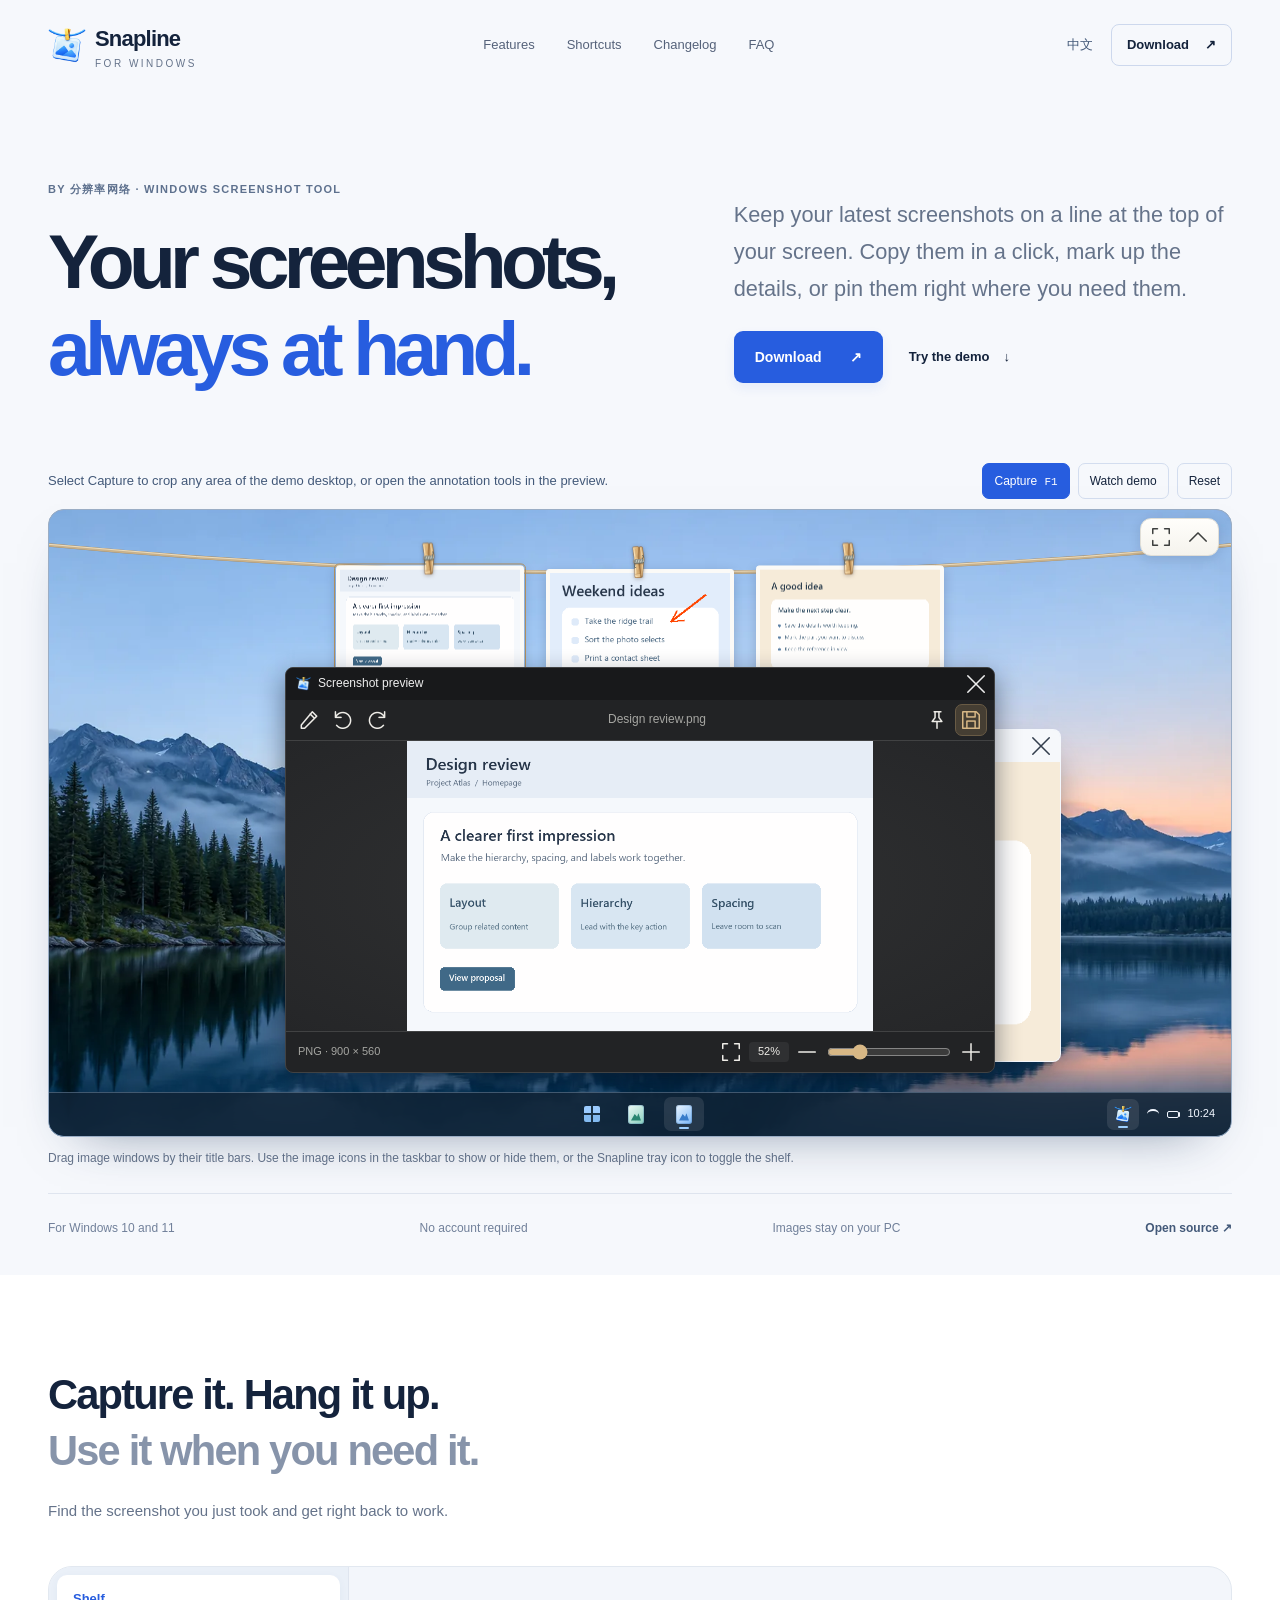
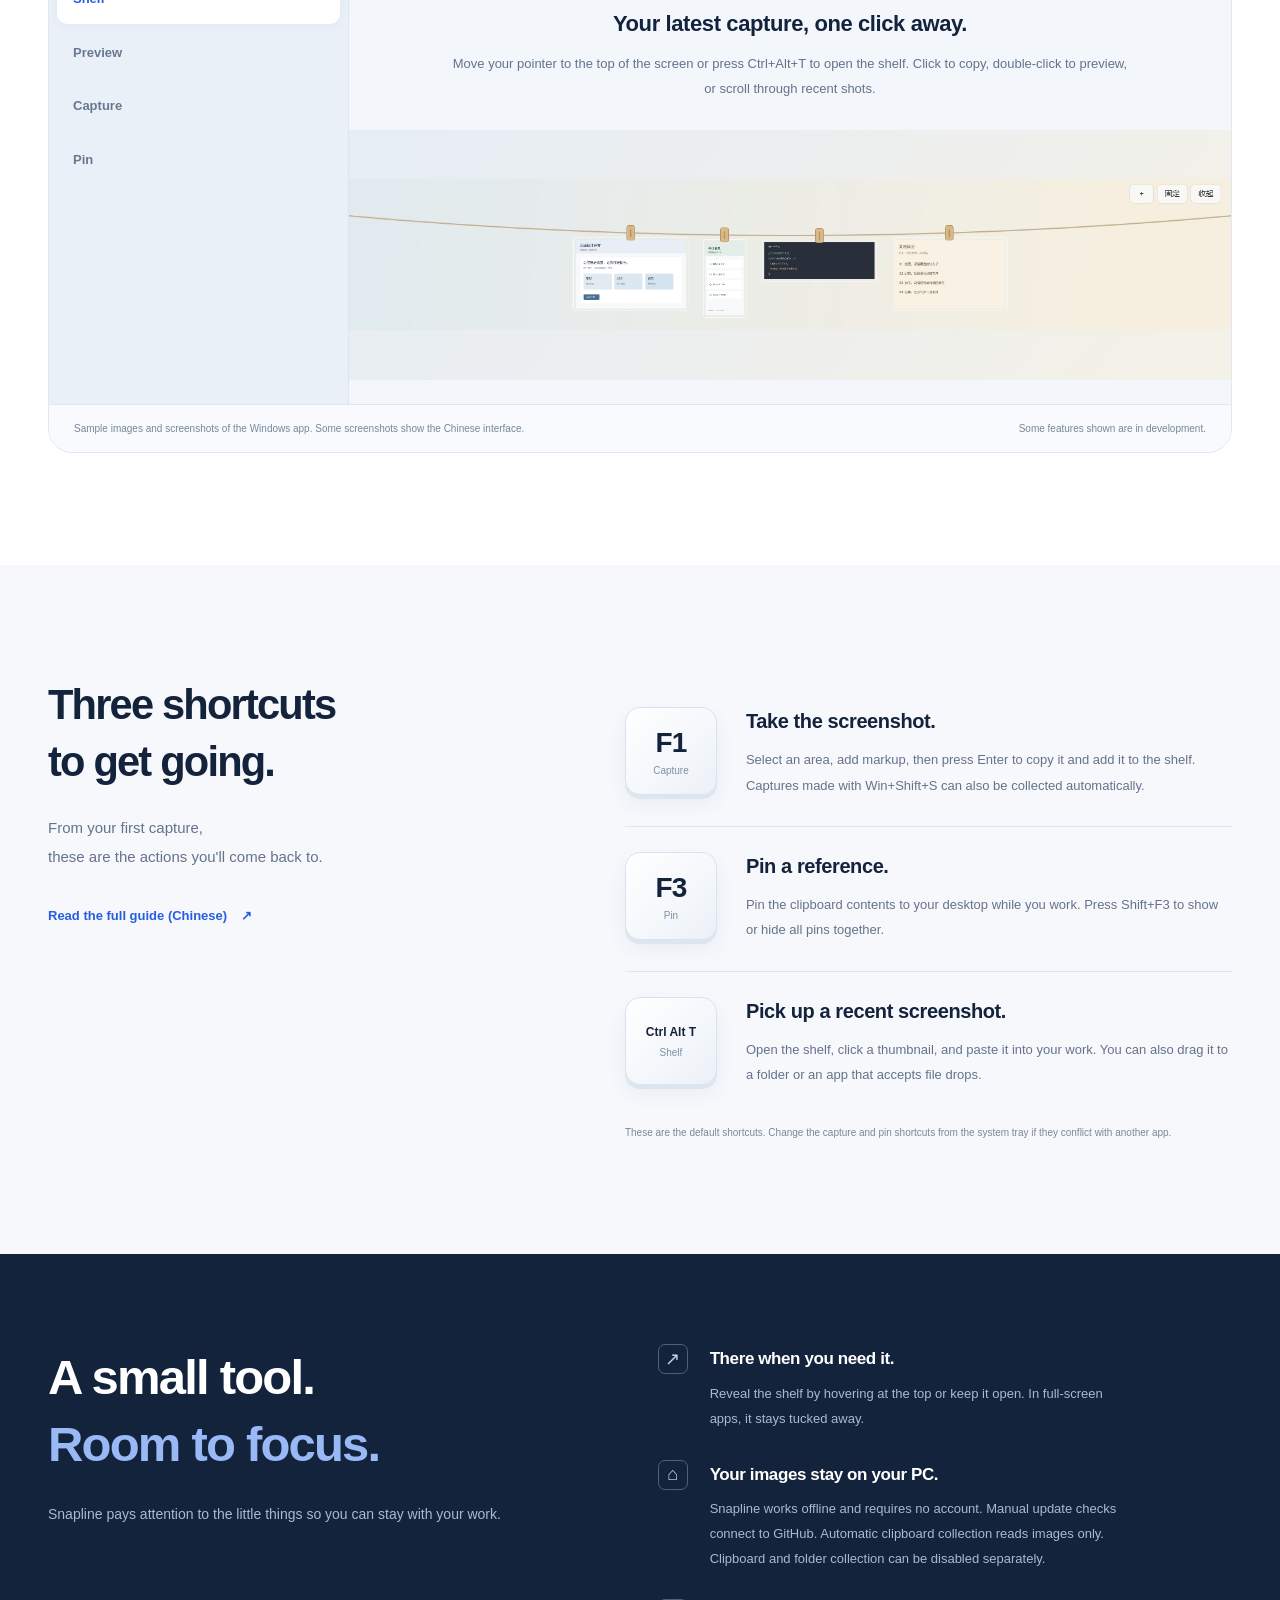
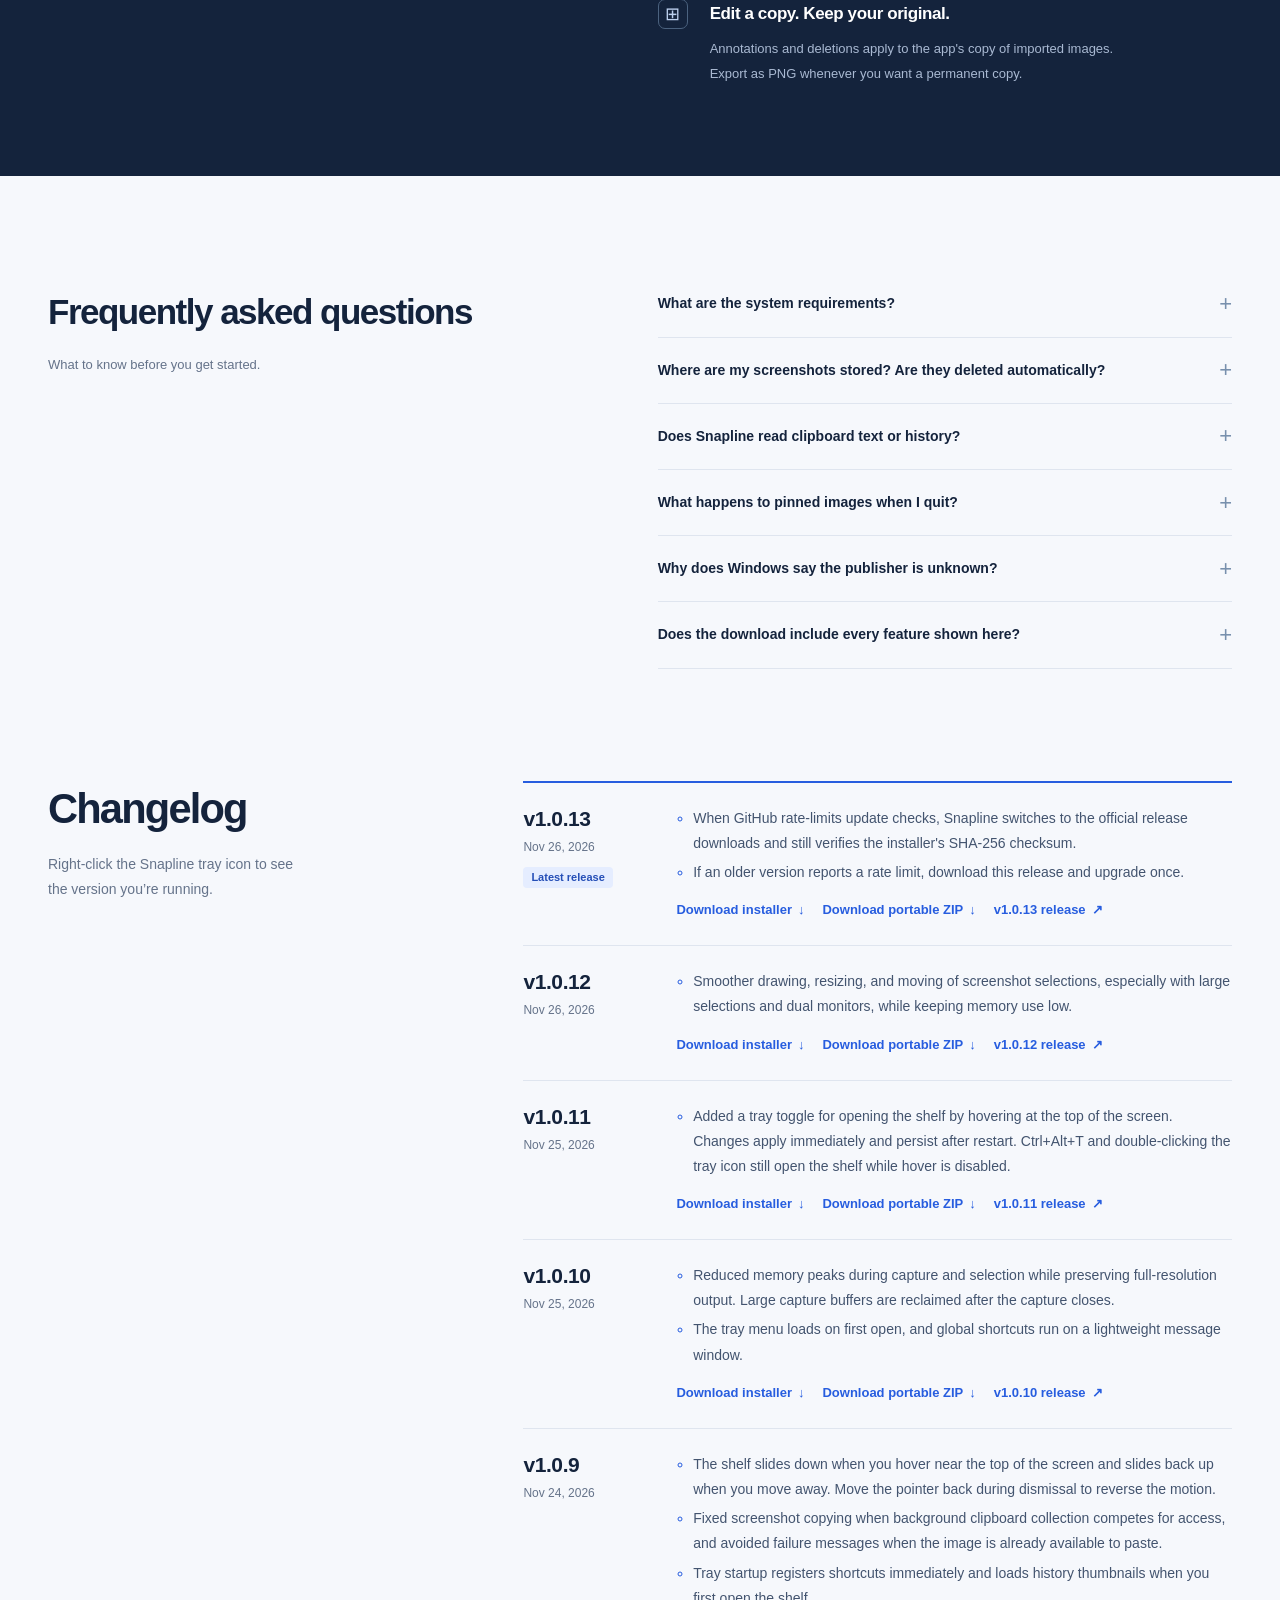
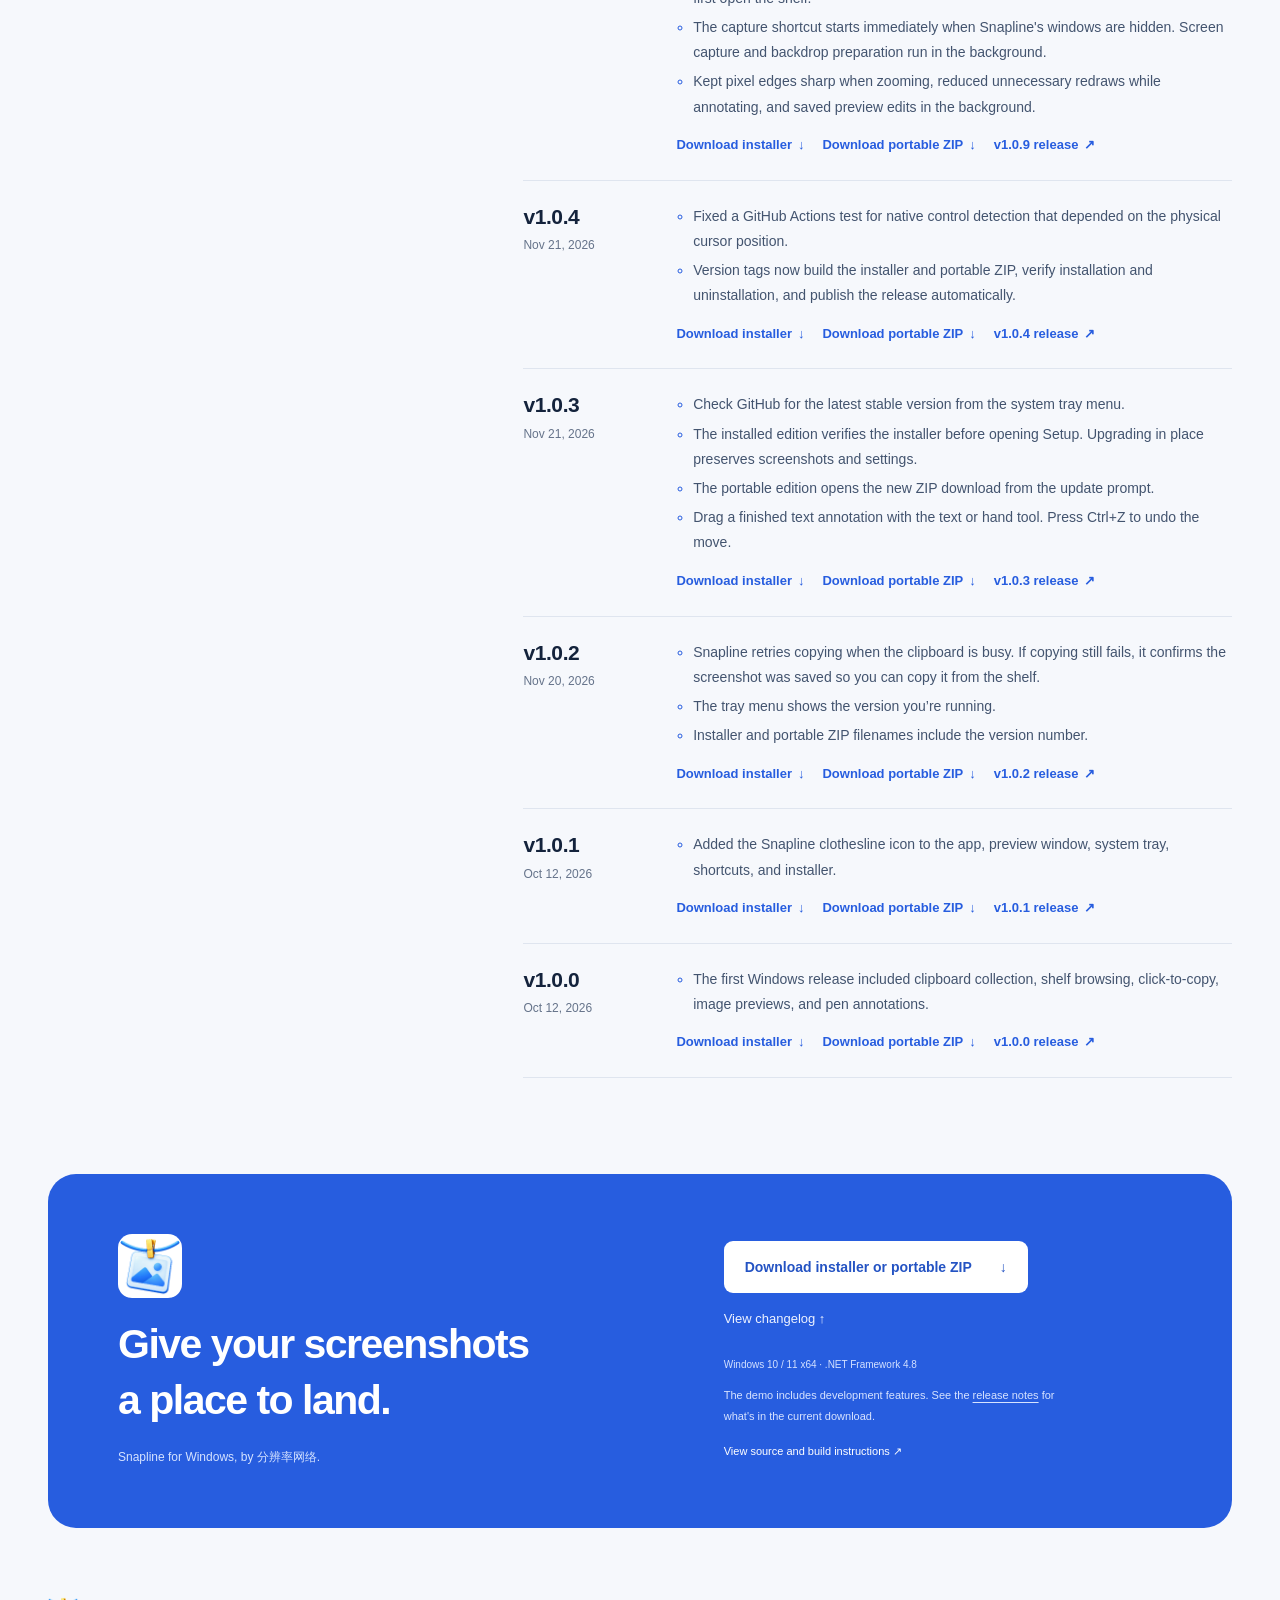
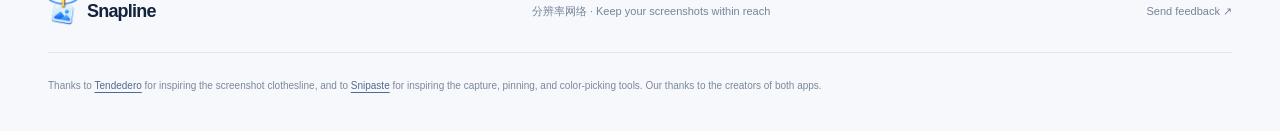
==== docs/en/index.html @ 42bbdcac "docs: 同步官网更新日志" ====
<!doctype html>
<html lang="en">
<head>
  <meta charset="utf-8">
  <meta name="viewport" content="width=device-width, initial-scale=1">
  <meta name="theme-color" content="#f6f8fc">
  <meta name="description" content="Snapline is a Windows screenshot tool. Keep recent captures at the top of your screen, then copy, preview, annotate, or pin them. Works offline with no account needed.">
  <meta property="og:title" content="Snapline · Keep your screenshots within reach">
  <meta property="og:description" content="Capture, hang, and reuse your screenshots with Snapline for Windows.">
  <meta property="og:type" content="website">
  <meta property="og:locale" content="en_US">
  <title>Snapline · Keep your screenshots within reach</title>
  <link rel="canonical" href="https://snapline-windows.pages.dev/en/">
  <link rel="alternate" hreflang="zh-CN" href="https://snapline-windows.pages.dev/">
  <link rel="alternate" hreflang="en" href="https://snapline-windows.pages.dev/en/">
  <link rel="alternate" hreflang="x-default" href="https://snapline-windows.pages.dev/">
  <link rel="icon" href="../images/app.ico">
  <link rel="stylesheet" href="../style.css">
  <link rel="stylesheet" href="../desktop-demo.css">
  <script src="../script.js" defer></script>
  <script src="../changelog.js" defer></script>
  <script src="../capture-tools.js" defer></script>
  <script src="../desktop-snapshot.js" defer></script>
  <script src="../desktop-demo.js" defer></script>
</head>
<body>
  <a class="skip-link" href="#main">Skip to content</a>
  <header class="site-header">
    <div class="container navigation">
      <a class="brand" href="#" aria-label="Snapline home"><img src="../images/app.ico" width="38" height="38" alt=""><span>Snapline<span class="brand-cn">FOR WINDOWS</span></span></a>
      <nav aria-label="Main navigation"><a href="#features">Features</a><a href="#workflow">Shortcuts</a><a class="nav-changelog" href="#changelog">Changelog</a><a href="#questions">FAQ</a></nav>
      <div class="nav-actions">
        <a class="language-switch" data-language-switch href="../index.html" hreflang="zh-CN" lang="zh-CN">中文</a>
        <a class="nav-download" href="#download">Download <span aria-hidden="true">↗</span></a>
      </div>
    </div>
  </header>
  <main id="main">
    <section class="hero container" aria-labelledby="hero-title">
      <div class="hero-copy">
        <p class="eyebrow">BY <span lang="zh-CN">分辨率网络</span> · WINDOWS SCREENSHOT TOOL</p>
        <h1 id="hero-title">Your screenshots,<br><span>always at hand.</span></h1>
      </div>
      <div class="hero-details">
        <p class="hero-description">Keep your latest screenshots on a line at the top of your screen. Copy them in a click, mark up the details, or pin them right where you need them.</p>
        <div class="hero-actions"><a class="button primary" href="#download">Download <span aria-hidden="true">↗</span></a><a class="text-link" href="#try">Try the demo <span aria-hidden="true">↓</span></a></div>
      </div>
    </section>
    <section class="container desktop-experience" id="try" aria-label="Snapline web demo">
      <div id="desktop-demo" class="desktop-demo" role="region" aria-label="Interactive demo desktop" hidden>
        <div class="desktop-toolbar">
          <p class="demo-status" role="status">Select Capture and drag anywhere on the demo desktop.</p>
          <div class="desktop-actions">
            <button type="button" data-action="capture" class="demo-start">Capture <kbd>F1</kbd></button>
            <button type="button" data-action="tour" aria-pressed="false">Watch demo</button>
            <button type="button" data-action="whole" class="demo-start" title="Select the entire demo desktop (Ctrl+A)" hidden>Select desktop</button>
            <button type="button" data-action="cancel-top" title="Cancel capture (Esc)" hidden>Cancel capture</button>
            <button type="button" data-action="reset">Reset</button>
          </div>
        </div>
        <div class="demo-desktop">
          <div class="demo-shelf" aria-label="Screenshot shelf">
            <canvas class="demo-rope" aria-hidden="true"></canvas>
            <div class="demo-shots" aria-label="Recent screenshots"></div>
            <div class="demo-shelf-tools">
              <button type="button" data-action="open" aria-label="Preview selected image" title="Preview selected image"><span class="demo-icon icon-open"></span></button>
              <button type="button" data-action="collapse" aria-label="Hide screenshot shelf" title="Hide screenshot shelf"><span class="demo-icon icon-collapse"></span></button>
            </div>
          </div>
          <div id="demo-weekend" class="demo-paper demo-document" role="group" aria-label="Weekend ideas.png" hidden>
            <div class="demo-window-title">
              <span class="demo-file-icon demo-weekend-icon" aria-hidden="true"></span>Weekend ideas.png
              <button type="button" data-action="close-weekend" aria-label="Close Weekend ideas" title="Close Weekend ideas"><span class="demo-icon icon-close"></span></button>
            </div>
            <canvas role="img" aria-label="Weekend ideas sample with an arrow annotation"></canvas>
          </div>
          <div id="demo-note" class="demo-paper demo-source" role="group" aria-label="Idea notes.png">
            <div class="demo-window-title">
              <span class="demo-file-icon" aria-hidden="true"></span>Idea notes.png
              <button type="button" data-action="close-source" aria-label="Close sample note" title="Close sample note"><span class="demo-icon icon-close"></span></button>
            </div>
            <div class="demo-source-image"><img src="../images/en-pinned-image.png" width="640" height="400" alt="Sample note titled A good idea" draggable="false"></div>
          </div>
          <div class="demo-capture" tabindex="-1" aria-label="Drag to select any area of the demo desktop" hidden>
            <canvas class="demo-capture-frame" aria-hidden="true"></canvas>
            <div class="demo-selection" hidden>
              <canvas class="demo-crop-art" aria-hidden="true"></canvas>
              <span class="demo-crop-size"></span>
              <span data-edge="nw"></span><span data-edge="n"></span><span data-edge="ne"></span>
              <span data-edge="w"></span><span data-edge="e"></span>
              <span data-edge="sw"></span><span data-edge="s"></span><span data-edge="se"></span>
            </div>
          </div>
          <div class="demo-capture-actions" aria-label="Capture toolbar" hidden>
            <button type="button" data-action="reselect" aria-label="Reselect area" title="Reselect area"><span class="demo-icon icon-reselect"></span></button>
            <button type="button" data-action="save-crop" aria-label="Save PNG" title="Save as PNG (Ctrl+S)" disabled><span class="demo-icon icon-save"></span></button>
            <button type="button" data-action="pin-crop" aria-label="Pin to desktop" title="Pin to desktop (Ctrl+T)" disabled><span class="demo-icon icon-pin"></span></button>
            <button type="button" data-action="cancel" aria-label="Cancel capture" title="Cancel (Esc)"><span class="demo-icon icon-close"></span></button>
            <button type="button" data-action="collect" aria-label="Finish capture and add to shelf" title="Finish capture (Enter)" class="demo-native-highlight" disabled><span class="demo-icon icon-check"></span></button>
          </div>
          <section class="demo-editor" aria-label="Image preview and annotation" hidden>
            <div class="demo-window-title"><img src="../images/app.ico" width="15" height="15" alt="">Screenshot preview<button type="button" data-action="close-editor" aria-label="Close preview" title="Close preview"><span class="demo-icon icon-close"></span></button></div>
            <div class="demo-editor-command">
              <button type="button" data-action="annotate" aria-label="Annotation tools" title="Show or hide annotation tools" aria-expanded="false" aria-controls="demo-annotations"><span class="demo-icon icon-edit"></span></button>
              <button type="button" data-action="rotate-left" aria-label="Rotate left" title="Rotate 90° counterclockwise"><span class="demo-icon icon-rotate-left"></span></button>
              <button type="button" data-action="rotate" aria-label="Rotate right" title="Rotate 90° clockwise"><span class="demo-icon icon-rotate-right"></span></button>
              <span class="demo-editor-name"></span>
              <button type="button" data-action="pin" aria-label="Pin to desktop" title="Pin image and annotations to desktop"><span class="demo-icon icon-pin"></span></button>
              <button type="button" data-action="save" class="demo-native-highlight" aria-label="Save to demo copy" title="Save to demo copy"><span class="demo-icon icon-save"></span></button>
            </div>
            <div class="demo-editor-tools" id="demo-annotations" aria-label="Annotation tools" hidden>
              <button type="button" data-tool="pen" aria-label="Pen" title="Pen" aria-pressed="true"><span class="demo-icon icon-pen"></span></button>
              <button type="button" data-tool="arrow" aria-label="Arrow" title="Arrow" aria-pressed="false"><span class="demo-icon icon-arrow"></span></button>
              <button type="button" data-action="undo" aria-label="Undo" title="Undo (Ctrl+Z)" disabled><span class="demo-icon icon-undo"></span></button>
              <button type="button" class="demo-ink" data-ink="#ff4500" aria-label="Orange red" title="Orange red" aria-pressed="true"></button>
              <button type="button" class="demo-ink" data-ink="#ffd700" aria-label="Gold" title="Gold" aria-pressed="false"></button>
              <button type="button" class="demo-ink" data-ink="#1e90ff" aria-label="Bright blue" title="Bright blue" aria-pressed="false"></button>
            </div>
            <div class="demo-editor-image"><canvas tabindex="0" aria-label="Drag on the image to annotate. Press Ctrl+Z to undo."></canvas></div>
            <div class="demo-editor-footer">
              <span class="demo-editor-info"></span>
              <button type="button" data-action="fit" aria-label="Fit to window" title="Fit to window"><span class="demo-icon icon-open"></span></button>
              <output class="demo-zoom-level"></output>
              <button type="button" data-action="zoom-out" aria-label="Zoom out" title="Zoom out"><span class="demo-icon icon-minus"></span></button>
              <input type="range" class="demo-zoom" aria-label="Preview zoom" min="55" max="250" value="100">
              <button type="button" data-action="zoom-in" aria-label="Zoom in" title="Zoom in"><span class="demo-icon icon-plus"></span></button>
            </div>
          </section>
          <section class="demo-pin" aria-label="Pinned image" hidden>
            <button type="button" class="demo-pin-handle" aria-label="Drag or use the arrow keys to move. Double-click to close."><canvas></canvas></button>
            <div class="demo-pin-tools">
              <label>Size <input type="range" data-adjust="size" min="65" max="130" value="100"></label>
              <label>Opacity <input type="range" data-adjust="opacity" min="25" max="100" value="100"></label>
              <button type="button" data-action="close-pin" aria-label="Close pinned image" title="Close pinned image"><span class="demo-icon icon-close"></span></button>
            </div>
          </section>
          <div class="demo-taskbar" aria-label="Demo desktop taskbar">
            <div class="demo-taskbar-apps">
              <span class="demo-launcher" aria-hidden="true"></span>
              <button type="button" data-action="weekend" aria-label="Show or hide Weekend ideas" title="Weekend ideas.png" aria-controls="demo-weekend" aria-pressed="false"><span class="demo-file-icon demo-weekend-icon" aria-hidden="true"></span></button>
              <button type="button" data-action="note" aria-label="Show or hide the sample note" title="Idea notes.png" aria-controls="demo-note" aria-pressed="true"><span class="demo-file-icon" aria-hidden="true"></span></button>
            </div>
            <div class="demo-tray">
              <button type="button" data-action="shelf" aria-label="Show or hide the screenshot shelf" title="Screenshot shelf (Ctrl+Alt+T)" aria-pressed="true"><img src="../images/app.ico" width="22" height="22" alt=""></button>
              <span class="demo-network" aria-hidden="true"></span><span class="demo-battery" aria-hidden="true"></span><span aria-hidden="true">10:24</span>
            </div>
          </div>
        </div>
        <p class="desktop-caption">Drag image windows by their title bars. Use the image icons in the taskbar to show or hide them, or the Snapline tray icon to toggle the shelf.</p>
      </div>
      <div id="desktop-fallback" class="desktop-fallback">
        <img src="../images/01-desktop-shelf.png" width="1440" height="246" alt="Screenshot shelf in the Windows app">
        <p>Enable JavaScript to try the interactive demo.</p>
      </div>
    </section>
    <div class="container essentials" aria-label="At a glance"><span>For Windows 10 and 11</span><span>No account required</span><span>Images stay on your PC</span><a href="https://github.com/super-eggs/snapline-windows" target="_blank" rel="noopener noreferrer">Open source <span aria-hidden="true">↗</span></a></div>
    <section class="showcase-section section-space" id="features" aria-labelledby="features-title">
      <div class="container">
        <div class="section-heading reveal"><h2 id="features-title">Capture it. Hang it up.<br><span class="muted-heading">Use it when you need it.</span></h2><p>Find the screenshot you just took and get right back to work.</p></div>
        <div class="showcase reveal">
          <div class="demo-tabs" role="tablist" aria-label="Explore Snapline features">
            <button id="tab-shelf" type="button" role="tab" aria-selected="true" aria-controls="panel-shelf" tabindex="0">Shelf</button>
            <button id="tab-preview" type="button" role="tab" aria-selected="false" aria-controls="panel-preview" tabindex="-1">Preview</button>
            <button id="tab-capture" type="button" role="tab" aria-selected="false" aria-controls="panel-capture" tabindex="-1">Capture</button>
            <button id="tab-pin" type="button" role="tab" aria-selected="false" aria-controls="panel-pin" tabindex="-1">Pin</button>
          </div>
          <div id="panel-shelf" class="demo-panel shelf-panel" role="tabpanel" aria-labelledby="tab-shelf" tabindex="0">
            <div class="demo-copy"><h3>Your latest capture, one click away.</h3><p>Move your pointer to the top of the screen or press Ctrl+Alt+T to open the shelf. Click to copy, double-click to preview, or scroll through recent shots.</p></div>
            <div class="shelf-stage"><img src="../images/01-desktop-shelf.png" alt="The shelf displays screenshots in their original proportions" width="1440" height="246" loading="lazy"></div>
          </div>
          <div id="panel-preview" class="demo-panel" role="tabpanel" aria-labelledby="tab-preview" tabindex="0" hidden>
            <div class="demo-copy"><h3>Zoom in and show what matters.</h3><p>Zoom, rotate, and annotate in the same window. Saving updates the app's copy and preserves the original file.</p></div>
            <button class="screenshot-button preview-stage" data-image="../images/03-annotation.png" data-title="Preview and annotation in the Windows app" aria-label="Enlarge the preview and annotation screenshot"><img src="../images/03-annotation.png" alt="A design mockup with a detail circled in the annotation window" width="1100" height="760" loading="lazy"></button>
          </div>
          <div id="panel-capture" class="demo-panel" role="tabpanel" aria-labelledby="tab-capture" tabindex="0" hidden>
            <div class="demo-copy"><h3>Capture a detail and point it out.</h3><p>Press F1, drag to select an area, or choose a detected control. Open the color picker to copy HEX or RGB values from the selection.</p></div>
            <a class="capture-stage" href="#try" data-try-capture><img class="capture-example" src="../images/en-capture-annotation.png" alt="" width="301" height="201" loading="lazy"><img class="capture-toolbar" src="../images/04-capture-toolbar.png" alt="" width="645" height="42" loading="lazy"><span class="button primary">Try the capture tools <span aria-hidden="true">↑</span></span></a>
          </div>
          <div id="panel-pin" class="demo-panel" role="tabpanel" aria-labelledby="tab-pin" tabindex="0" hidden>
            <div class="demo-copy"><h3>Keep your reference in view.</h3><p>Press F3 to pin an image, text, or a color from the clipboard. Drag to move it, scroll to resize it, or hold Ctrl while scrolling to change opacity.</p></div>
            <div class="pin-stage"><img src="../images/en-pinned-image.png" alt="Sample image titled A good idea" width="640" height="400" loading="lazy"><p>Pins last for the current session. Save as PNG to keep a copy.</p></div>
          </div>
          <div class="demo-footer"><span>Sample images and screenshots of the Windows app. Some screenshots show the Chinese interface.</span><span>Some features shown are in development.</span></div>
        </div>
      </div>
    </section>
    <section class="workflow-section container section-space" id="workflow" aria-labelledby="workflow-title">
      <div class="workflow-intro reveal"><h2 id="workflow-title">Three shortcuts <br>to get going.</h2><p>From your first capture, <br>these are the actions you'll come back to.</p><a class="text-link" href="https://github.com/super-eggs/snapline-windows#使用" target="_blank" rel="noopener noreferrer">Read the full guide (Chinese) <span aria-hidden="true">↗</span></a></div>
      <div class="workflow-steps">
        <article class="workflow-step reveal"><div class="keycap"><kbd>F1</kbd><span>Capture</span></div><div><h3>Take the screenshot.</h3><p>Select an area, add markup, then press Enter to copy it and add it to the shelf. Captures made with Win+Shift+S can also be collected automatically.</p></div></article>
        <article class="workflow-step reveal"><div class="keycap"><kbd>F3</kbd><span>Pin</span></div><div><h3>Pin a reference.</h3><p>Pin the clipboard contents to your desktop while you work. Press Shift+F3 to show or hide all pins together.</p></div></article>
        <article class="workflow-step reveal"><div class="keycap chord"><kbd>Ctrl Alt T</kbd><span>Shelf</span></div><div><h3>Pick up a recent screenshot.</h3><p>Open the shelf, click a thumbnail, and paste it into your work. You can also drag it to a folder or an app that accepts file drops.</p></div></article>
        <p class="shortcut-note">These are the default shortcuts. Change the capture and pin shortcuts from the system tray if they conflict with another app.</p>
      </div>
    </section>
    <section class="care-section" aria-labelledby="care-title">
      <div class="container care-layout">
        <div class="care-heading reveal"><h2 id="care-title">A small tool. <br><span>Room to focus.</span></h2><p>Snapline pays attention to the little things so you can stay with your work.</p></div>
        <div class="care-items">
          <article class="reveal"><span class="care-symbol" aria-hidden="true">↗</span><h3>There when you need it.</h3><p>Reveal the shelf by hovering at the top or keep it open. In full-screen apps, it stays tucked away.</p></article>
          <article class="reveal"><span class="care-symbol" aria-hidden="true">⌂</span><h3>Your images stay on your PC.</h3><p>Snapline works offline and requires no account. Manual update checks connect to GitHub. Automatic clipboard collection reads images only. Clipboard and folder collection can be disabled separately.</p></article>
          <article class="reveal"><span class="care-symbol" aria-hidden="true">⊞</span><h3>Edit a copy. Keep your original.</h3><p>Annotations and deletions apply to the app's copy of imported images. Export as PNG whenever you want a permanent copy.</p></article>
        </div>
      </div>
    </section>
    <section class="container questions-section section-space" id="questions" aria-labelledby="questions-title">
      <div class="questions-heading reveal"><h2 id="questions-title">Frequently asked questions</h2><p>What to know before you get started.</p></div>
      <div class="questions-list reveal">
        <details><summary>What are the system requirements?</summary><div><p>Snapline runs on Windows 10 or 11 x64 with .NET Framework 4.8 or later. The installer requires no administrator rights. With the portable version, unzip the archive and run Snapline.exe.</p></div></details>
        <details><summary>Where are my screenshots stored? Are they deleted automatically?</summary><div><p>Image copies and settings are stored in <code>%LOCALAPPDATA%\Snapline</code>. Open the collection folder from the system tray. The shelf shows the latest 60 items. Older copies stay in the inbox folder.</p></div></details>
        <details><summary>Does Snapline read clipboard text or history?</summary><div><p>Automatic collection reads newly copied images only. Snapline reads the current clipboard image, text, or color when you choose Pin to desktop.</p></div></details>
        <details><summary>What happens to pinned images when I quit?</summary><div><p>Pins last for the current session. Press Ctrl+S on a pin to save it as a PNG. Image copies saved to the shelf stay on your PC.</p></div></details>
        <details><summary>Why does Windows say the publisher is unknown?</summary><div><p>The app and installer are unsigned, so Windows may show an unknown publisher or SmartScreen prompt. Download from the GitHub release linked on this page and check the SHA-256 checksum supplied with that release.</p></div></details>
        <details><summary>Does the download include every feature shown here?</summary><div><p>This page demos some features from the development version. Check the release notes before downloading, or build the development version from source.</p></div></details>
      </div>
    </section>
    <section class="changelog-section container" id="changelog" aria-labelledby="changelog-title">
      <div class="changelog-heading">
        <h2 id="changelog-title">Changelog</h2>
        <p>Right-click the Snapline tray icon to see the version you’re running.</p>
      </div>
      <ol class="changelog-entries" role="list">
        <!-- releases:start -->
        <li class="changelog-entry">
          <div class="changelog-version">
            <h3>v1.0.13</h3><time datetime="2026-11-26">Nov 26, 2026</time>
            <span class="changelog-latest">Latest release</span>
          </div>
          <div class="changelog-content">
            <ul class="changelog-notes">
              <li>When GitHub rate-limits update checks, Snapline switches to the official release downloads and still verifies the installer&#39;s SHA-256 checksum.</li>
              <li>If an older version reports a rate limit, download this release and upgrade once.</li>
            </ul>
            <div class="changelog-links">
              <a href="https://github.com/super-eggs/snapline-windows/releases/download/v1.0.13/Snapline-Setup-1.0.13-x64.exe">Download installer <span aria-hidden="true">↓</span></a>
              <a href="https://github.com/super-eggs/snapline-windows/releases/download/v1.0.13/Snapline-Portable-1.0.13-x64.zip">Download portable ZIP <span aria-hidden="true">↓</span></a>
              <a href="https://github.com/super-eggs/snapline-windows/releases/tag/v1.0.13">v1.0.13 release <span aria-hidden="true">↗</span></a>
            </div>
          </div>
        </li>
        <li class="changelog-entry">
          <div class="changelog-version">
            <h3>v1.0.12</h3><time datetime="2026-11-26">Nov 26, 2026</time>
          </div>
          <div class="changelog-content">
            <ul class="changelog-notes">
              <li>Smoother drawing, resizing, and moving of screenshot selections, especially with large selections and dual monitors, while keeping memory use low.</li>
            </ul>
            <div class="changelog-links">
              <a href="https://github.com/super-eggs/snapline-windows/releases/download/v1.0.12/Snapline-Setup-1.0.12-x64.exe">Download installer <span aria-hidden="true">↓</span></a>
              <a href="https://github.com/super-eggs/snapline-windows/releases/download/v1.0.12/Snapline-Portable-1.0.12-x64.zip">Download portable ZIP <span aria-hidden="true">↓</span></a>
              <a href="https://github.com/super-eggs/snapline-windows/releases/tag/v1.0.12">v1.0.12 release <span aria-hidden="true">↗</span></a>
            </div>
          </div>
        </li>
        <li class="changelog-entry">
          <div class="changelog-version">
            <h3>v1.0.11</h3><time datetime="2026-11-25">Nov 25, 2026</time>
          </div>
          <div class="changelog-content">
            <ul class="changelog-notes">
              <li>Added a tray toggle for opening the shelf by hovering at the top of the screen. Changes apply immediately and persist after restart. Ctrl+Alt+T and double-clicking the tray icon still open the shelf while hover is disabled.</li>
            </ul>
            <div class="changelog-links">
              <a href="https://github.com/super-eggs/snapline-windows/releases/download/v1.0.11/Snapline-Setup-1.0.11-x64.exe">Download installer <span aria-hidden="true">↓</span></a>
              <a href="https://github.com/super-eggs/snapline-windows/releases/download/v1.0.11/Snapline-Portable-1.0.11-x64.zip">Download portable ZIP <span aria-hidden="true">↓</span></a>
              <a href="https://github.com/super-eggs/snapline-windows/releases/tag/v1.0.11">v1.0.11 release <span aria-hidden="true">↗</span></a>
            </div>
          </div>
        </li>
        <li class="changelog-entry">
          <div class="changelog-version">
            <h3>v1.0.10</h3><time datetime="2026-11-25">Nov 25, 2026</time>
          </div>
          <div class="changelog-content">
            <ul class="changelog-notes">
              <li>Reduced memory peaks during capture and selection while preserving full-resolution output. Large capture buffers are reclaimed after the capture closes.</li>
              <li>The tray menu loads on first open, and global shortcuts run on a lightweight message window.</li>
            </ul>
            <div class="changelog-links">
              <a href="https://github.com/super-eggs/snapline-windows/releases/download/v1.0.10/Snapline-Setup-1.0.10-x64.exe">Download installer <span aria-hidden="true">↓</span></a>
              <a href="https://github.com/super-eggs/snapline-windows/releases/download/v1.0.10/Snapline-Portable-1.0.10-x64.zip">Download portable ZIP <span aria-hidden="true">↓</span></a>
              <a href="https://github.com/super-eggs/snapline-windows/releases/tag/v1.0.10">v1.0.10 release <span aria-hidden="true">↗</span></a>
            </div>
          </div>
        </li>
        <li class="changelog-entry">
          <div class="changelog-version">
            <h3>v1.0.9</h3><time datetime="2026-11-24">Nov 24, 2026</time>
          </div>
          <div class="changelog-content">
            <ul class="changelog-notes">
              <li>The shelf slides down when you hover near the top of the screen and slides back up when you move away. Move the pointer back during dismissal to reverse the motion.</li>
              <li>Fixed screenshot copying when background clipboard collection competes for access, and avoided failure messages when the image is already available to paste.</li>
              <li>Tray startup registers shortcuts immediately and loads history thumbnails when you first open the shelf.</li>
              <li>The capture shortcut starts immediately when Snapline&#39;s windows are hidden. Screen capture and backdrop preparation run in the background.</li>
              <li>Kept pixel edges sharp when zooming, reduced unnecessary redraws while annotating, and saved preview edits in the background.</li>
            </ul>
            <div class="changelog-links">
              <a href="https://github.com/super-eggs/snapline-windows/releases/download/v1.0.9/Snapline-Setup-1.0.9-x64.exe">Download installer <span aria-hidden="true">↓</span></a>
              <a href="https://github.com/super-eggs/snapline-windows/releases/download/v1.0.9/Snapline-Portable-1.0.9-x64.zip">Download portable ZIP <span aria-hidden="true">↓</span></a>
              <a href="https://github.com/super-eggs/snapline-windows/releases/tag/v1.0.9">v1.0.9 release <span aria-hidden="true">↗</span></a>
            </div>
          </div>
        </li>
        <li class="changelog-entry">
          <div class="changelog-version">
            <h3>v1.0.4</h3><time datetime="2026-11-21">Nov 21, 2026</time>
          </div>
          <div class="changelog-content">
            <ul class="changelog-notes">
              <li>Fixed a GitHub Actions test for native control detection that depended on the physical cursor position.</li>
              <li>Version tags now build the installer and portable ZIP, verify installation and uninstallation, and publish the release automatically.</li>
            </ul>
            <div class="changelog-links">
              <a href="https://github.com/super-eggs/snapline-windows/releases/download/v1.0.4/Snapline-Setup-1.0.4-x64.exe">Download installer <span aria-hidden="true">↓</span></a>
              <a href="https://github.com/super-eggs/snapline-windows/releases/download/v1.0.4/Snapline-Portable-1.0.4-x64.zip">Download portable ZIP <span aria-hidden="true">↓</span></a>
              <a href="https://github.com/super-eggs/snapline-windows/releases/tag/v1.0.4">v1.0.4 release <span aria-hidden="true">↗</span></a>
            </div>
          </div>
        </li>
        <li class="changelog-entry">
          <div class="changelog-version">
            <h3>v1.0.3</h3><time datetime="2026-11-21">Nov 21, 2026</time>
          </div>
          <div class="changelog-content">
            <ul class="changelog-notes">
              <li>Check GitHub for the latest stable version from the system tray menu.</li>
              <li>The installed edition verifies the installer before opening Setup. Upgrading in place preserves screenshots and settings.</li>
              <li>The portable edition opens the new ZIP download from the update prompt.</li>
              <li>Drag a finished text annotation with the text or hand tool. Press Ctrl+Z to undo the move.</li>
            </ul>
            <div class="changelog-links">
              <a href="https://github.com/super-eggs/snapline-windows/releases/download/v1.0.3/Snapline-Setup-1.0.3-x64.exe">Download installer <span aria-hidden="true">↓</span></a>
              <a href="https://github.com/super-eggs/snapline-windows/releases/download/v1.0.3/Snapline-Portable-1.0.3-x64.zip">Download portable ZIP <span aria-hidden="true">↓</span></a>
              <a href="https://github.com/super-eggs/snapline-windows/releases/tag/v1.0.3">v1.0.3 release <span aria-hidden="true">↗</span></a>
            </div>
          </div>
        </li>
        <li class="changelog-entry">
          <div class="changelog-version">
            <h3>v1.0.2</h3><time datetime="2026-11-20">Nov 20, 2026</time>
          </div>
          <div class="changelog-content">
            <ul class="changelog-notes">
              <li>Snapline retries copying when the clipboard is busy. If copying still fails, it confirms the screenshot was saved so you can copy it from the shelf.</li>
              <li>The tray menu shows the version you’re running.</li>
              <li>Installer and portable ZIP filenames include the version number.</li>
            </ul>
            <div class="changelog-links">
              <a href="https://github.com/super-eggs/snapline-windows/releases/download/v1.0.2/Snapline-Setup-1.0.2-x64.exe">Download installer <span aria-hidden="true">↓</span></a>
              <a href="https://github.com/super-eggs/snapline-windows/releases/download/v1.0.2/Snapline-Portable-1.0.2-x64.zip">Download portable ZIP <span aria-hidden="true">↓</span></a>
              <a href="https://github.com/super-eggs/snapline-windows/releases/tag/v1.0.2">v1.0.2 release <span aria-hidden="true">↗</span></a>
            </div>
          </div>
        </li>
        <li class="changelog-entry">
          <div class="changelog-version">
            <h3>v1.0.1</h3><time datetime="2026-10-12">Oct 12, 2026</time>
          </div>
          <div class="changelog-content">
            <ul class="changelog-notes">
              <li>Added the Snapline clothesline icon to the app, preview window, system tray, shortcuts, and installer.</li>
            </ul>
            <div class="changelog-links">
              <a href="https://github.com/super-eggs/snapline-windows/releases/download/v1.0.1/Snapline-Setup-x64.exe">Download installer <span aria-hidden="true">↓</span></a>
              <a href="https://github.com/super-eggs/snapline-windows/releases/download/v1.0.1/Snapline-Portable-x64.zip">Download portable ZIP <span aria-hidden="true">↓</span></a>
              <a href="https://github.com/super-eggs/snapline-windows/releases/tag/v1.0.1">v1.0.1 release <span aria-hidden="true">↗</span></a>
            </div>
          </div>
        </li>
        <li class="changelog-entry">
          <div class="changelog-version">
            <h3>v1.0.0</h3><time datetime="2026-10-12">Oct 12, 2026</time>
          </div>
          <div class="changelog-content">
            <ul class="changelog-notes">
              <li>The first Windows release included clipboard collection, shelf browsing, click-to-copy, image previews, and pen annotations.</li>
            </ul>
            <div class="changelog-links">
              <a href="https://github.com/super-eggs/snapline-windows/releases/download/v1.0.0/Snapline-Setup-x64.exe">Download installer <span aria-hidden="true">↓</span></a>
              <a href="https://github.com/super-eggs/snapline-windows/releases/download/v1.0.0/Snapline-Portable-x64.zip">Download portable ZIP <span aria-hidden="true">↓</span></a>
              <a href="https://github.com/super-eggs/snapline-windows/releases/tag/v1.0.0">v1.0.0 release <span aria-hidden="true">↗</span></a>
            </div>
          </div>
        </li>
        <!-- releases:end -->
      </ol>
    </section>
    <section class="download-section container" id="download" aria-labelledby="download-title">
      <div class="download-card reveal">
        <div class="download-copy"><img src="../images/app.ico" width="64" height="64" alt="" loading="lazy"><h2 id="download-title">Give your screenshots<br>a place to land.</h2><p>Snapline for Windows, by <span lang="zh-CN">分辨率网络</span>.</p></div>
        <div class="download-options">
          <a class="button light-button" href="https://github.com/super-eggs/snapline-windows/releases/latest">Download installer or portable ZIP <span aria-hidden="true">↓</span></a>
          <a class="portable-link" href="#changelog">View changelog <span aria-hidden="true">↑</span></a>
          <p class="download-system">Windows 10 / 11 x64 · .NET Framework 4.8</p>
          <p class="release-note">The demo includes development features. See the <a href="https://github.com/super-eggs/snapline-windows/releases/latest" target="_blank" rel="noopener noreferrer">release notes</a> for what's in the current download.</p>
          <a class="source-link" href="https://github.com/super-eggs/snapline-windows" target="_blank" rel="noopener noreferrer">View source and build instructions <span aria-hidden="true">↗</span></a>
        </div>
      </div>
    </section>
  </main>
  <footer class="site-footer container">
    <div class="footer-top"><a class="brand" href="#"><img src="../images/app.ico" width="30" height="30" alt=""><span>Snapline</span></a><span><span lang="zh-CN">分辨率网络</span> · Keep your screenshots within reach</span><a href="https://github.com/super-eggs/snapline-windows/issues" target="_blank" rel="noopener noreferrer">Send feedback <span aria-hidden="true">↗</span></a></div>
    <p class="thanks">Thanks to <a href="https://tendedero.app/" target="_blank" rel="noopener noreferrer">Tendedero</a> for inspiring the screenshot clothesline, and to <a href="https://www.snipaste.com/" target="_blank" rel="noopener noreferrer">Snipaste</a> for inspiring the capture, pinning, and color-picking tools. Our thanks to the creators of both apps.</p>
  </footer>
  <dialog id="image-dialog" aria-labelledby="dialog-title"><div class="dialog-header"><span id="dialog-title">App screenshot</span><button type="button" id="close-dialog" aria-label="Close enlarged screenshot">Close <span aria-hidden="true">×</span></button></div><img id="dialog-image" alt=""></dialog>
</body>
</html>
---- docs/style.css ----
@charset "UTF-8";

:root {
  color-scheme: light;
  --paper: #f6f8fc;
  --ink: #14233c;
  --muted: #65738a;
  --blue: #275ddf;
  --line: #dfe5ef;
  --font: "Segoe UI Variable Display", "Segoe UI", "Microsoft YaHei UI", "PingFang SC", sans-serif;
}
* { box-sizing: border-box; }
html { scroll-behavior: smooth; scroll-padding-top: 100px; }
body { margin: 0; background: var(--paper); color: var(--ink); font-family: var(--font); -webkit-font-smoothing: antialiased; line-height: 1.75; }
a { color: inherit; text-decoration: none; }
button { font: inherit; cursor: pointer; }
button, a, summary { touch-action: manipulation; -webkit-tap-highlight-color: transparent; }
img { display: block; max-width: 100%; height: auto; }
button:focus-visible, a:focus-visible, summary:focus-visible, [tabindex]:focus-visible { outline: 3px solid #5680e9; outline-offset: 6px; }
::selection { background: #cddcff; color: #14233c; }
[hidden] { display: none !important; }
h1, h2, h3, p { margin: 0; }
h1, h2, h3 { font-weight: 650; }
h2 { font-size: clamp(32px, 3.25vw, 46px); line-height: 1.36; letter-spacing: -1.8px; }
h3 { letter-spacing: -.4px; }
kbd { font: inherit; }
.container { width: min(1240px, calc(100% - 96px)); margin-inline: auto; }
.section-space { padding-block: 112px; }
.skip-link { position: fixed; top: 8px; left: 16px; z-index: 30; background: white; padding: 8px 16px; transform: translateY(-180%); }
.skip-link:focus { transform: none; }
.site-header { height: 90px; }
.navigation { height: 100%; display: flex; align-items: center; justify-content: space-between; gap: 24px; }
.brand { display: inline-flex; align-items: center; gap: 9px; font-size: 22px; font-weight: 700; letter-spacing: -.8px; white-space: nowrap; }
.brand img { flex-shrink: 0; }
.brand-cn { display: block; font-size: 10px; line-height: 1.2; font-weight: 500; letter-spacing: 2.5px; color: var(--muted); }
.navigation nav { display: flex; gap: 32px; font-size: 13px; color: #55627a; }
.navigation nav a { padding: 12px 0; transition: color .2s; }
.navigation nav a:hover { color: var(--blue); }
.nav-actions { display: flex; align-items: center; gap: 12px; white-space: nowrap; }
.language-switch { display: inline-flex; align-items: center; min-height: 36px; padding-inline: 6px; font-size: 13px; color: #435979; }
.language-switch:hover { color: var(--blue); text-decoration: underline; text-underline-offset: 4px; }
.nav-download { display: flex; align-items: center; gap: 16px; font-size: 13px; font-weight: 600; border: 1px solid #cdd8ed; padding: 9px 15px; border-radius: 8px; transition: background .2s; }
.nav-download:hover { background: #e7edfa; }

.hero { display: grid; grid-template-columns: 1fr 1.22fr; align-items: center; gap: 26px; padding-block: 54px 76px; }
.eyebrow { font-size: 11px; font-weight: 600; letter-spacing: 1.25px; color: #5e718e; margin-bottom: 24px; }
.hero h1 { font-size: clamp(48px, 5vw, 70px); line-height: 1.2; letter-spacing: -3.4px; white-space: nowrap; }
.hero h1 span { color: var(--blue); }
.hero-description { font-size: 17px; color: var(--muted); line-height: 1.9; margin-top: 27px; }
.hero-actions { display: flex; gap: 26px; align-items: center; margin-top: 34px; }
.button { display: inline-flex; justify-content: center; align-items: center; gap: 28px; font-size: 14px; font-weight: 600; padding: 14px 21px; border-radius: 9px; transition: transform .2s, background .2s, box-shadow .2s; white-space: nowrap; }
.button.primary { background: var(--blue); color: white; box-shadow: 0 5px 12px #275ddf14; }
.button.primary:hover { background: #174ac9; transform: translateY(-2px); box-shadow: 0 9px 20px #275ddf24; }
.text-link { display: inline-flex; align-items: center; gap: 14px; font-size: 13px; font-weight: 600; }
.text-link:hover { color: var(--blue); }

.essentials { display: flex; align-items: center; justify-content: space-between; gap: 24px; border-top: 1px solid var(--line); padding-block: 24px; font-size: 12px; color: #71809a; }
.essentials > a { font-weight: 600; color: #435979; }
.essentials a:hover { color: var(--blue); }

.showcase-section { padding-top: 92px; background: #fff; margin-top: 12px; }
.section-heading { max-width: 700px; margin-bottom: 42px; }
.muted-heading { color: #8794aa; }
.section-heading p, .questions-heading p { color: var(--muted); font-size: 15px; margin-top: 18px; }
.showcase { border: 1px solid #e2e8f0; border-radius: 24px; overflow: hidden; background: #f3f6fb; }
.demo-tabs { display: grid; grid-template-columns: repeat(4, 1fr); padding: 8px; gap: 5px; background: #eaf0f8; }
.demo-tabs button { background: transparent; color: #68788f; border: 0; padding: 13px 8px; font-size: 13px; font-weight: 600; border-radius: 10px; transition: background .2s, color .2s, box-shadow .2s; }
.demo-tabs button[aria-selected="true"] { background: white; color: var(--blue); box-shadow: 0 2px 9px #34527a0c; }
.demo-tabs button:hover { color: var(--blue); background: #ffffff80; }
.demo-panel { min-height: 430px; padding: 38px 0 24px; animation: panel-in .3s ease both; }
.demo-copy { padding-inline: 36px; text-align: center; margin: 0 auto 28px; max-width: 750px; }
.demo-copy h3 { font-size: 22px; }
.demo-copy p { font-size: 13px; color: var(--muted); margin-top: 9px; line-height: 1.9; }
.shelf-stage { overflow: hidden; min-height: 250px; display: flex; align-items: center; background: linear-gradient(130deg, #e6edf5, #f4f1e7); }
.shelf-stage img { width: 100%; min-width: 850px; max-width: none; margin-inline: auto; }
.preview-stage { display: block; margin: auto; width: 620px; max-width: calc(100% - 64px); padding: 0; border: 0; border-radius: 9px; background: #222; overflow: hidden; box-shadow: 0 16px 35px -14px #19305055; cursor: zoom-in; }
.demo-panel:has(.preview-stage) { padding-bottom: 38px; }
.preview-stage img { width: 100%; }
.capture-stage { display: flex; align-items: center; flex-direction: column; gap: 22px; padding: 0 24px 16px; }
.capture-example { border: 1px solid #b5c7df; box-shadow: 0 10px 25px #304e7614; }
.capture-toolbar { width: 645px; border-radius: 7px; box-shadow: 0 8px 20px #304e761c; }
.pin-stage { max-width: 480px; margin: auto; padding: 0 24px 12px; }
.pin-stage img { border: 1px solid #e1d5c3; box-shadow: 0 16px 35px -16px #57452e55; }
.pin-stage p { font-size: 11px; color: var(--muted); text-align: center; margin-top: 15px; }
.demo-footer { display: flex; justify-content: space-between; gap: 16px; padding: 15px 25px; color: #78879b; font-size: 10px; border-top: 1px solid #e0e7f0; background: #f8fafd; }

.workflow-section { display: grid; grid-template-columns: .88fr 1.12fr; gap: 100px; }
.workflow-intro > p { font-size: 15px; color: var(--muted); line-height: 1.9; margin-block: 24px 30px; }
.workflow-intro .text-link { color: var(--blue); }
.workflow-steps { padding-top: 5px; }
.workflow-step { display: grid; grid-template-columns: 92px 1fr; gap: 29px; align-items: center; padding-block: 22px 28px; }
.workflow-step + .workflow-step { border-top: 1px solid var(--line); }
.keycap { height: 88px; border: 1px solid #d9e2f0; border-radius: 15px; background: linear-gradient(135deg, #fff, #ecf1f8); box-shadow: 0 4px 0 #dde5ef, 0 9px 20px #203c6010; display: flex; align-items: center; justify-content: center; flex-direction: column; }
.keycap kbd { font-size: 28px; font-weight: 600; line-height: 1.4; font-family: "Segoe UI", sans-serif; letter-spacing: -1px; }
.keycap > span { font-size: 10px; color: #8090a6; }
.keycap.chord kbd { font-size: 12px; letter-spacing: 0; line-height: 2; }
.workflow-step h3 { font-size: 20px; margin-bottom: 8px; }
.workflow-step p { font-size: 13px; color: var(--muted); line-height: 1.95; }
.shortcut-note { font-size: 10px; line-height: 1.9; color: #7b8799; margin-top: 8px; }
.care-section { background: #14233c; color: #fff; padding-block: 90px; }
.care-layout { display: grid; grid-template-columns: .95fr 1.05fr; gap: 90px; }
.care-heading h2 { font-size: 49px; }
.care-heading h2 > span { color: #99b8f6; }
.care-heading > p { margin-top: 24px; font-size: 14px; color: #a9b9d2; }
.care-items { display: grid; gap: 28px; }
.care-items article { display: grid; grid-template-columns: 38px 1fr; column-gap: 14px; }
.care-symbol { width: 30px; height: 30px; border: 1px solid #4b627f; display: flex; align-items: center; justify-content: center; color: #bdd0ef; font-size: 18px; grid-row: span 2; border-radius: 7px; }
.care-items h3 { font-size: 17px; margin-bottom: 8px; font-weight: 600; }
.care-items p { color: #a9b9d2; font-size: 13px; max-width: 420px; line-height: 1.9; }
.questions-section { display: grid; grid-template-columns: .95fr 1.05fr; gap: 90px; }
.questions-heading h2 { font-size: 35px; letter-spacing: -1.5px; }
.questions-heading p { font-size: 13px; }
.questions-list details { padding: 20px 0; border-bottom: 1px solid var(--line); }
.questions-list details:first-child { padding-top: 3px; }
.questions-list summary { display: flex; align-items: center; justify-content: space-between; gap: 20px; cursor: pointer; list-style: none; font-size: 14px; font-weight: 600; line-height: 1.8; }
.questions-list summary::-webkit-details-marker { display: none; }
.questions-list summary::after { content: "+"; flex-shrink: 0; font-size: 22px; color: #7890ad; font-weight: 300; line-height: 1; }
.questions-list details[open] summary::after { content: "−"; }
.questions-list details > div { padding-top: 14px; }
.questions-list p { font-size: 12px; color: var(--muted); line-height: 1.95; max-width: 490px; }
.questions-list code { font-family: Consolas, monospace; font-size: 11px; overflow-wrap: anywhere; }

.changelog-section { display: grid; grid-template-columns: minmax(0, .72fr) minmax(0, 1.28fr); gap: clamp(32px, 6vw, 90px); padding-bottom: 96px; }
.changelog-heading p { color: var(--muted); font-size: 14px; margin-top: 15px; max-width: 32ch; }
.changelog-entries { margin: 0; padding: 0; list-style: none; border-bottom: 1px solid var(--line); }
.changelog-entry { display: grid; grid-template-columns: 128px minmax(0, 1fr); gap: 14px 25px; padding: 23px 0 19px; border-top: 1px solid var(--line); }
.changelog-entry:first-child { border-top: 2px solid var(--blue); }
.changelog-version h3 { font-size: 21px; line-height: 1.25; font-variant-numeric: tabular-nums; }
.changelog-version time { display: block; color: var(--muted); font-size: 12px; margin-top: 5px; }
.changelog-latest { display: inline-block; margin-top: 9px; padding: 1px 8px; border-radius: 4px; background: #e5edff; color: #244eb7; font-size: 11px; font-weight: 650; }
.changelog-content { font-size: 14px; color: #43546f; line-height: 1.8; }
.changelog-content ul { margin: 0; padding-inline-start: 1.2em; }
.changelog-content li + li { margin-top: 4px; }
.changelog-content li::marker { color: var(--blue); }
.changelog-links { display: flex; flex-wrap: wrap; gap: 2px 18px; margin-top: 9px; }
.changelog-links a { display: inline-flex; align-items: center; gap: 6px; min-height: 32px; color: var(--blue); font-size: 13px; font-weight: 600; }
.changelog-links a:hover { text-decoration: underline; text-underline-offset: 3px; }

.download-section { padding-bottom: 46px; }
.download-card { display: grid; grid-template-columns: 1.1fr .9fr; align-items: center; gap: 70px; padding: 60px 70px; background: #275ddf; color: #fff; border-radius: 28px; position: relative; overflow: hidden; }
.download-copy > img { margin-bottom: 19px; border: 1px solid #ffffff40; border-radius: 14px; background: #fff; }
.download-copy h2 { font-size: 41px; letter-spacing: -1.5px; }
.download-copy > p { color: #d6e3ff; font-size: 12px; margin-top: 18px; }
.download-options { display: flex; flex-direction: column; align-items: flex-start; }
.light-button { background: #fff; color: #2453c3; min-width: 238px; justify-content: space-between; }
.light-button:hover { background: #e7efff; transform: translateY(-2px); }
.portable-link { font-size: 13px; margin-top: 15px; color: #edf2ff; }
.portable-link:hover { text-decoration: underline; }
.download-system { margin-top: 25px; font-size: 10px; color: #d3e1ff; line-height: 1.8; }
.release-note { max-width: 340px; font-size: 11px; line-height: 1.9; color: #d7e3ff; margin-top: 11px; }
.release-note a { text-decoration: underline; text-underline-offset: 3px; }
.source-link { font-size: 11px; margin-top: 15px; color: #fff; }
.source-link:hover { text-decoration: underline; }
.site-footer { padding-block: 22px 36px; }
.footer-top { display: flex; justify-content: space-between; align-items: center; gap: 25px; }
.footer-top .brand { font-size: 18px; }
.footer-top > span, .footer-top > a:last-child { font-size: 11px; color: #76849a; }
.footer-top > a:last-child:hover { color: var(--blue); }
.thanks { padding-top: 23px; margin-top: 25px; border-top: 1px solid var(--line); font-size: 10px; line-height: 1.9; color: #7c889a; }
.thanks a { color: #526a8d; text-decoration: underline; text-underline-offset: 3px; }
dialog { padding: 0; border: 1px solid #40516a; border-radius: 14px; background: #20242b; color: #fff; max-width: min(1120px, 94vw); max-height: 92dvh; overflow: auto; box-shadow: 0 24px 100px #0005; }
dialog::backdrop { background: #11223bc9; backdrop-filter: blur(6px); }
.dialog-header { position: sticky; top: 0; display: flex; align-items: center; justify-content: space-between; gap: 24px; padding: 12px 20px; font-size: 12px; background: #20242bf5; }
.dialog-header button { border: 0; background: #354256; color: #fff; border-radius: 6px; padding: 7px 13px; font-size: 12px; }
.dialog-header button span { margin-left: 13px; }
dialog > img { max-width: 100%; max-height: calc(92dvh - 60px); object-fit: contain; margin: auto; }
.reveal { opacity: 1; transform: none; }
.motion-ready .reveal { opacity: 0; transform: translateY(18px); transition: opacity .65s ease, transform .65s cubic-bezier(.2,.7,.2,1); }
.motion-ready .reveal.is-visible { opacity: 1; transform: none; }
@keyframes panel-in { from { opacity: .4; transform: translateY(5px); } to { opacity: 1; transform: none; } }

@media (min-width: 1500px) {
  .hero { padding-top: 70px; }
  .hero h1 { font-size: 74px; }
}
@media (max-width: 1100px) {
  .container { width: calc(100% - 64px); }
  .hero { gap: 20px; padding-top: 36px; grid-template-columns: 1fr 1fr; }
  .hero h1 { font-size: 54px; }
  .hero-actions { gap: 16px; }
  .hero-actions .button { gap: 15px; padding-inline: 16px; }
  .hero-actions .text-link { font-size: 12px; gap: 6px; }
  .hero-description { font-size: 15px; }
  .eyebrow { font-size: 10px; letter-spacing: .6px; }
  .section-space { padding-block: 88px; }
  .workflow-section, .care-layout, .questions-section { gap: 55px; }
  .download-card { padding: 46px; gap: 45px; }
  .download-copy h2 { font-size: 36px; }
}
@media (max-width: 800px) {
  .navigation nav { gap: 20px; }
  .navigation nav a:last-child { display: none; }
  .hero { grid-template-columns: 1fr; gap: 38px; padding-block: 35px 45px; }
  .hero-copy { max-width: 600px; }
  .hero h1 { font-size: 64px; letter-spacing: -3px; }
  .hero-description { font-size: 17px; }
  .hero-actions { gap: 30px; }
  .hero-actions .button { padding: 14px 22px; gap: 28px; }
  .hero-actions .text-link { font-size: 13px; gap: 14px; }
  .essentials { flex-wrap: wrap; justify-content: flex-start; column-gap: 30px; row-gap: 12px; font-size: 11px; }
  .essentials > a { margin-left: auto; }
  .workflow-section { grid-template-columns: 1fr; gap: 32px; }
  .workflow-intro > p br, .workflow-intro h2 br { display: none; }
  .workflow-intro > p { margin-block: 18px; }
  .workflow-step { grid-template-columns: 86px 1fr; gap: 25px; }
  .care-layout { grid-template-columns: 1fr; gap: 40px; }
  .care-heading h2 { font-size: 42px; }
  .care-heading h2 br, .care-heading > p br { display: none; }
  .care-heading > p { margin-top: 18px; }
  .care-items { gap: 26px; }
  .care-items p { max-width: 560px; }
  .questions-section { grid-template-columns: 1fr; gap: 35px; }
  .changelog-section { grid-template-columns: 1fr; gap: 25px; padding-bottom: 72px; }
  .changelog-heading p { max-width: none; margin-top: 12px; }
  .download-card { grid-template-columns: 1fr; gap: 35px; padding: 40px; }
  .download-copy { position: relative; }
  .download-copy > img { position: absolute; right: 0; top: 0; }
  .download-copy h2 { font-size: 38px; }
  .download-copy > p { margin-top: 16px; }
  .download-options { align-items: flex-start; }
  .release-note { max-width: 500px; }
  .download-system { margin-top: 22px; }
  .footer-top { flex-wrap: wrap; }
  .footer-top > span { margin-right: auto; }
  .hero .eyebrow { margin-bottom: 20px; }
}
@media (min-width: 541px) and (max-width: 680px) {
  .navigation nav a:not(.nav-changelog) { display: none; }
}
@media (max-width: 540px) {
  .container { width: calc(100% - 40px); }
  .site-header { height: 76px; }
  .brand { font-size: 19px; gap: 7px; }
  .brand img { width: 33px; height: 33px; }
  .brand-cn { font-size: 9px; letter-spacing: 2px; }
  .navigation { gap: 10px; }
  .navigation nav { display: none; }
  .nav-actions { gap: 5px; }
  .language-switch { padding-inline: 4px; font-size: 11px; }
  .nav-download { font-size: 11px; padding: 8px 11px; gap: 8px; }
  .hero { padding-top: 29px; gap: 33px; }
  .eyebrow { font-size: 9px; letter-spacing: .7px; }
  .hero h1 { font-size: clamp(43px, 11vw, 59px); letter-spacing: -2.8px; }
  .hero-description { font-size: 14px; margin-top: 22px; }
  .hero-actions { margin-top: 27px; gap: 24px; }
  .hero-actions .button { font-size: 12px; padding: 13px 17px; gap: 23px; }
  .hero-actions .text-link { font-size: 11px; gap: 8px; }
  .essentials { display: grid; grid-template-columns: 1fr 1fr; gap: 12px 8px; font-size: 10px; padding-block: 20px; }
  .essentials > a { margin-left: 0; }
  .section-space { padding-block: 64px; }
  .showcase-section { padding-top: 62px; }
  .section-heading { margin-bottom: 28px; }
  h2 { font-size: 31px; letter-spacing: -1.25px; }
  .section-heading p { font-size: 12px; margin-top: 17px; }
  .showcase { border-radius: 16px; }
  .demo-tabs { padding: 5px; gap: 2px; }
  .demo-tabs button { font-size: 10px; padding: 12px 2px; border-radius: 7px; white-space: nowrap; }
  .demo-panel { min-height: 360px; padding-top: 27px; }
  .demo-copy { padding-inline: 20px; margin-bottom: 23px; }
  .demo-copy h3 { font-size: 18px; letter-spacing: -.8px; }
  .demo-copy p { font-size: 11px; line-height: 1.9; margin-top: 10px; }
  .shelf-stage { min-height: 200px; justify-content: center; }
  .shelf-stage img { width: 760px; min-width: 760px; margin: 0; flex-shrink: 0; }
  .preview-stage { max-width: calc(100% - 28px); }
  .demo-panel:has(.preview-stage) { padding-bottom: 28px; min-height: 340px; }
  .capture-stage { padding-inline: 14px; gap: 20px; }
  .capture-example { width: 260px; }
  .capture-toolbar { width: 100%; }
  .pin-stage { max-width: 320px; padding-inline: 14px; }
  .pin-stage p { font-size: 9px; }
  .demo-footer { padding: 12px 15px; display: block; font-size: 8px; line-height: 1.9; }
  .demo-footer > span { display: block; }
  .workflow-intro h2 br { display: block; }
  .workflow-intro > p { font-size: 13px; margin-block: 18px; }
  .workflow-intro .text-link { font-size: 12px; }
  .workflow-step { grid-template-columns: 70px 1fr; gap: 19px; padding-block: 22px 26px; }
  .keycap { height: 72px; border-radius: 12px; }
  .keycap kbd { font-size: 25px; }
  .keycap > span { font-size: 9px; }
  .keycap.chord kbd { font-size: 10px; }
  .workflow-step h3 { font-size: 17px; }
  .workflow-step p { font-size: 11px; }
  .shortcut-note { font-size: 9px; margin-top: 5px; }
  .care-section { padding-block: 60px; }
  .care-heading h2 { font-size: 35px; }
  .care-heading h2 br { display: block; }
  .care-heading > p { font-size: 13px; }
  .care-items { gap: 28px; }
  .care-items h3 { font-size: 15px; }
  .care-items p { font-size: 11px; }
  .care-symbol { font-size: 17px; }
  .questions-heading h2 { font-size: 29px; }
  .questions-heading p { font-size: 12px; }
  .questions-list details { padding-block: 18px; }
  .questions-list summary { font-size: 12px; }
  .questions-list p { font-size: 11px; }
  .changelog-section { padding-bottom: 54px; }
  .changelog-entry { grid-template-columns: 1fr; padding: 19px 0 16px; }
  .changelog-version { display: flex; flex-wrap: wrap; align-items: baseline; gap: 4px 10px; }
  .changelog-version time, .changelog-latest { margin-top: 0; }
  .changelog-content { font-size: 13px; }
  .changelog-links { column-gap: 14px; }
  .changelog-links a { min-height: 40px; }
  .download-card { border-radius: 20px; padding: 30px 25px; gap: 28px; }
  .download-copy h2 { font-size: 33px; }
  .download-copy > img { width: 45px; height: 45px; border-radius: 11px; }
  .download-copy > p { font-size: 10px; }
  .light-button { min-width: 215px; font-size: 13px; padding: 13px 17px; }
  .portable-link { font-size: 11px; }
  .download-system { font-size: 9px; }
  .release-note { font-size: 10px; }
  .source-link { font-size: 10px; }
  .download-section { padding-bottom: 30px; }
  .site-footer { padding-block: 16px 27px; }
  .footer-top { gap: 14px; }
  .footer-top .brand { font-size: 17px; }
  .footer-top .brand img { width: 27px; height: 27px; }
  .footer-top > span { order: 3; width: 100%; font-size: 10px; }
  .footer-top > a:last-child { font-size: 10px; margin-left: auto; }
  .thanks { font-size: 9px; padding-top: 19px; margin-top: 20px; }
}
@media (prefers-reduced-motion: reduce) {
  html { scroll-behavior: auto; }
  *, *::before, *::after { animation: none !important; transition: none !important; }
  .motion-ready .reveal { opacity: 1; transform: none; }
}
---- docs/desktop-demo.css ----
.hero {
  grid-template-columns: 1.1fr .9fr;
  align-items: end;
  gap: clamp(24px, 6vw, 88px);
  padding-block: clamp(44px, 7vw, 100px) clamp(36px, 6vw, 72px);
}
.hero h1 {
  font-size: clamp(48px, 6vw, 86px);
  line-height: 1.13;
  letter-spacing: -.075em;
}
.hero:lang(en) h1 { white-space: normal; }
.hero-details { padding-bottom: 8px; }
.hero-description { margin-top: 0; font-size: clamp(16px, 1.7vw, 23px); line-height: 1.7; }
.hero-actions { margin-top: 24px; flex-wrap: wrap; }
.hero .eyebrow { margin-bottom: 19px; }
.desktop-experience { margin-bottom: 24px; scroll-margin-top: -76px; }
.desktop-demo {
  --native-surface: #222325;
  --native-raised: #2f3032;
  --native-edge: #414243;
  --native-text: #efede8;
  --native-muted: #a6a6a2;
  --native-accent: #d8b886;
  --taskbar-height: 44px;
}
.desktop-toolbar, .desktop-actions {
  display: flex;
  align-items: center;
  gap: 8px;
}
.desktop-toolbar {
  justify-content: space-between;
  gap: 12px;
  padding: 0 0 10px;
}
.desktop-demo button {
  display: inline-grid;
  place-items: center;
  border: 1px solid transparent;
  border-radius: 7px;
  background: transparent;
  color: inherit;
  line-height: 1.35;
}
.desktop-demo button:focus-visible, .desktop-demo input:focus-visible { outline-offset: 2px; }
.desktop-demo button:disabled { opacity: .42; cursor: default; }
.desktop-actions { flex-wrap: wrap; flex-shrink: 0; }
.desktop-actions button { display: inline-block; min-height: 36px; padding: 6px 11px; border-color: #d3ddef; font-size: 12px; }
.desktop-actions button:hover, .desktop-actions button[aria-pressed="true"] { background: #e5edff; }
.desktop-actions .demo-start { background: #275ddf; color: #fff; border-color: #275ddf; }
.desktop-actions .demo-start:hover { background: #174ac9; }
.desktop-demo kbd { margin-left: 4px; font: 11px Consolas, monospace; }
.demo-status { color: #435979; font-size: 13px; }
.desktop-caption { margin-top: 11px; color: var(--muted); font-size: 12px; }
.demo-desktop, .desktop-fallback {
  position: relative;
  isolation: isolate;
  overflow: hidden;
  border: 1px solid #9aadc5;
  border-radius: 16px;
  box-shadow: 0 22px 52px -32px #17325791;
}
.demo-desktop {
  height: clamp(468px, 49vw, 636px);
  font-family: "Segoe UI", "Microsoft YaHei UI", sans-serif;
  background: #456987 url("images/desktop-wallpaper.webp") center / cover no-repeat;
}
.desktop-fallback p { padding: 12px 20px; color: var(--muted); font-size: 13px; }

.demo-icon {
  width: 20px;
  height: 20px;
  display: block;
  background: currentColor;
  mask: url("images/snapline-toolbar.png") var(--icon) center / 500px 20px no-repeat;
  pointer-events: none;
}
/* Positions in the strip exported from the Windows application's Ui.IconButton. */
.icon-edit { --icon: 0; }
.icon-rotate-left { --icon: -20px; }
.icon-rotate-right { --icon: -40px; }
.icon-pin { --icon: -60px; }
.icon-save { --icon: -80px; }
.icon-close { --icon: -100px; }
.icon-pen { --icon: -120px; }
.icon-arrow { --icon: -140px; }
.icon-undo { --icon: -160px; }
.icon-open { --icon: -180px; }
.icon-minus { --icon: -200px; }
.icon-plus { --icon: -220px; }
.icon-check { --icon: -240px; }
.icon-reselect { --icon: -260px; }
.icon-collapse { --icon: -280px; }
.icon-width { --icon: -300px; }
.icon-hand { --icon: -320px; }
.icon-rectangle { --icon: -340px; }
.icon-ellipse { --icon: -360px; }
.icon-line { --icon: -380px; }
.icon-text { --icon: -400px; }
.icon-mosaic { --icon: -420px; }
.icon-eraser { --icon: -440px; }
.icon-redo { --icon: -460px; }
.icon-picker { --icon: -480px; }

.demo-shelf { position: absolute; inset: 0 0 auto; z-index: 4; pointer-events: none; }
.demo-rope { position: absolute; inset: 31px 0 auto; width: 100%; height: 36px; }
.demo-shots {
  display: flex;
  align-items: flex-start;
  justify-content: safe center;
  gap: clamp(10px, 2vw, 22px);
  padding: 63px 8px 10px;
  overflow-x: auto;
  scrollbar-width: thin;
  scrollbar-color: #ecdcbd transparent;
  pointer-events: auto;
}
.desktop-demo .demo-shot {
  display: block;
  position: relative;
  flex: 0 0 auto;
  padding: 3px;
  border: 1px solid #fbfaf7;
  border-radius: 3px;
  background: #fbfaf7;
  box-shadow: 0 4px 12px #131c3b36;
}
.demo-shot:hover, .demo-shot[aria-pressed="true"] { outline: 1px solid #ae8e5f; outline-offset: 1px; }
.demo-shot canvas { display: block; width: var(--thumb-width); height: auto; }
.demo-shot::before {
  content: "";
  position: absolute;
  inset: -24px auto auto calc(50% - 9px);
  width: 18px;
  height: 32px;
  background: url("images/snapline-clothespin.png") center / contain no-repeat;
  filter: drop-shadow(0 1px 2px #402b1855);
  pointer-events: none;
}
.demo-shelf-tools {
  position: absolute;
  top: 8px;
  right: 12px;
  display: flex;
  gap: 3px;
  padding: 3px;
  border: 1px solid #e0ded7;
  border-radius: 11px;
  background: linear-gradient(#fffefb, #f5f3ed);
  box-shadow: 0 3px 12px #131c3b22;
  color: #3d3f3e;
  pointer-events: auto;
}
.demo-shelf-tools button { width: 34px; height: 30px; }
.demo-shelf-tools button:hover { background: #ede2cd; }

.demo-paper {
  position: absolute;
  overflow: hidden;
  border: 1px solid #f9fbffbd;
  border-radius: 8px;
  background: #edf1f8;
  box-shadow: 0 20px 38px -13px #051628b0;
}
.demo-document { top: 30%; left: 13%; width: min(45%, 458px); }
.demo-document canvas { display: block; width: 100%; height: auto; }
.demo-source { top: 35%; left: 45%; width: min(43%, 480px); z-index: 1; }
.demo-paper[data-front] { z-index: 6; }
.demo-source-image img { width: 100%; user-select: none; }
.demo-window-title {
  display: flex;
  align-items: center;
  gap: 7px;
  min-height: 32px;
  padding-inline: 10px 2px;
  background: #f6f8fb;
  color: #333e4d;
  font-size: 12px;
  line-height: 1.4;
}
.demo-window-title button { width: 34px; height: 28px; margin-left: auto; }
.demo-window-title button:hover { background: #c42b1c; color: white; }
.demo-paper .demo-window-title { cursor: grab; touch-action: none; user-select: none; }
.demo-paper .demo-window-title:active { cursor: grabbing; }
.demo-file-icon {
  --file-light: #edf6ff;
  --file-dark: #7ab6f5;
  --file-mark: #387cca;
  display: inline-block;
  position: relative;
  width: 16px;
  height: 19px;
  border-radius: 3px;
  background: linear-gradient(140deg, var(--file-light), var(--file-dark));
  box-shadow: 0 0 0 1px #326aa347 inset;
}
.demo-file-icon::after {
  content: "";
  position: absolute;
  inset: 7px 3px 3px;
  background: var(--file-mark);
  clip-path: polygon(0 100%, 37% 28%, 61% 58%, 74% 18%, 100% 100%);
}
.demo-weekend-icon { --file-light: #effbf6; --file-dark: #87cdbc; --file-mark: #298570; }
.demo-taskbar {
  position: absolute;
  z-index: 7;
  inset: auto 0 0;
  height: var(--taskbar-height);
  display: grid;
  place-items: center;
  border-top: 1px solid #a8c6e153;
  color: #f2f7ff;
  background: #102233cf;
  backdrop-filter: blur(18px);
}
.demo-taskbar-apps, .demo-tray { display: flex; align-items: center; gap: 8px; }
.demo-launcher {
  width: 16px;
  height: 16px;
  margin-inline: 8px;
  border-radius: 2px;
  background: linear-gradient(90deg, transparent 46%, #193145 46% 54%, transparent 54%),
    linear-gradient(0deg, #83baf0 46%, #193145 46% 54%, #9acbff 54%);
}
.demo-taskbar button { position: relative; width: 40px; height: 34px; }
.demo-taskbar button:hover, .demo-taskbar button[aria-pressed="true"] { background: #ffffff19; }
.demo-taskbar button[aria-pressed="true"]::after {
  content: "";
  position: absolute;
  inset: auto auto 1px calc(50% - 5px);
  width: 10px;
  height: 2px;
  border-radius: 2px;
  background: #9ed0ff;
}
.demo-tray { position: absolute; right: 16px; font-size: 11px; }
.demo-tray button { width: 32px; height: 31px; }
.demo-network { width: 12px; height: 10px; border-top: 2px solid; border-radius: 50%; }
.demo-battery { width: 12px; height: 7px; border: 1px solid; border-radius: 2px; box-shadow: 2px 0 0 -1px currentColor; }

.demo-capture {
  position: absolute;
  inset: 0;
  z-index: 8;
  overflow: hidden;
  touch-action: none;
  cursor: crosshair;
}
.demo-capture-frame { display: block; width: 100%; height: 100%; pointer-events: none; }
.demo-capture:not(:has(.demo-selection:not([hidden]))) .demo-capture-frame { filter: brightness(.52); }
.demo-selection { position: absolute; border: 1px solid var(--native-accent); box-shadow: 0 0 0 2000px #03050780; pointer-events: none; }
.demo-crop-art { display: block; width: 100%; height: 100%; }
.demo-capture[data-mode="mark"] [data-edge],
.demo-capture[data-locked] [data-edge] { display: none; }
.demo-selection [data-edge] {
  position: absolute;
  left: 50%;
  top: 50%;
  width: 17px;
  height: 17px;
  display: grid;
  place-items: center;
  transform: translate(-50%, -50%);
  pointer-events: auto;
}
.demo-selection [data-edge]::before { content: ""; width: 7px; height: 7px; border: 1px solid var(--native-accent); background: white; }
.demo-selection [data-edge*="w"] { left: 0; }
.demo-selection [data-edge*="e"] { left: 100%; }
.demo-selection [data-edge*="n"] { top: 0; }
.demo-selection [data-edge*="s"] { top: 100%; }
.demo-selection :is([data-edge="w"], [data-edge="e"]) { cursor: ew-resize; }
.demo-selection :is([data-edge="n"], [data-edge="s"]) { cursor: ns-resize; }
.demo-selection :is([data-edge="nw"], [data-edge="se"]) { cursor: nwse-resize; }
.demo-selection :is([data-edge="ne"], [data-edge="sw"]) { cursor: nesw-resize; }
.demo-crop-size {
  position: absolute;
  top: -26px;
  left: -2px;
  padding: 1px 6px;
  white-space: nowrap;
  background: #222325;
  color: #efede8;
  font: 11px/20px "Segoe UI", sans-serif;
}
.demo-capture-actions, .demo-editor, .demo-pin-tools {
  border: 1px solid var(--native-edge);
  color: var(--native-text);
  color-scheme: dark;
  background: var(--native-surface);
  box-shadow: 0 10px 26px #0611237d;
}
.demo-capture-actions {
  position: absolute;
  z-index: 9;
  display: flex;
  flex-wrap: wrap;
  gap: 2px;
  width: max-content;
  max-width: calc(100% - 12px);
  border-radius: 6px;
  padding: 4px;
}
.demo-capture-actions[data-dragging] { visibility: hidden; }
.demo-capture-actions button, .demo-editor button, .demo-pin-tools button { width: 32px; height: 32px; padding: 0; }
.demo-capture-options { display: contents; }
.demo-capture-divider { align-self: center; width: 1px; height: 16px; margin-inline: 2px; background: var(--native-edge); }
.demo-capture-actions button[aria-pressed="true"], .demo-capture-actions button[aria-expanded="true"] {
  color: var(--native-accent);
  border-color: #695b45;
  background: #453e33;
}
.demo-ink-dot { display: block; width: 15px; height: 15px; border: 1px solid #ffffff55; border-radius: 50%; }
.demo-capture-choice { position: relative; }
.demo-capture-popover, .demo-color-reading {
  border: 1px solid var(--native-edge);
  border-radius: 6px;
  background: var(--native-surface);
  color: var(--native-text);
  box-shadow: 0 6px 16px #06112373;
}
.demo-capture-popover {
  position: absolute;
  z-index: 1;
  right: 0;
  bottom: calc(100% + 5px);
  display: flex;
  padding: 4px;
}
.demo-capture-popover button { width: 28px; height: 28px; font-size: 11px; white-space: nowrap; }
.demo-capture-popover [data-width] { width: 38px; }
.demo-capture-text {
  position: absolute;
  z-index: 1;
  display: grid;
  gap: 4px;
  pointer-events: auto;
  width: min(175px, 54vw);
}
.demo-capture-text textarea {
  width: 100%;
  min-height: 42px;
  padding: 4px;
  resize: none;
  border: 1px solid var(--native-accent);
  border-radius: 4px;
  font: 12px/1.4 var(--font);
  background: transparent;
  text-shadow: 0 0 2px #fff;
}
.demo-capture-text button { justify-self: end; padding: 2px 7px; font-size: 11px; background: var(--native-surface); color: var(--native-text); }
.demo-capture.demo-text-movable { cursor: move; }
.demo-color-reading {
  position: absolute;
  z-index: 2;
  display: flex;
  align-items: center;
  gap: 6px;
  padding: 4px 6px;
  font: 11px/1.4 Consolas, monospace;
  white-space: nowrap;
  pointer-events: auto;
}
.demo-color-reading button { padding: 2px 4px; font-size: 11px; }
.demo-color-reading button:hover { background: var(--native-raised); }
.demo-color-lens { position: relative; }
.demo-color-lens canvas { display: block; width: 45px; height: 45px; image-rendering: pixelated; }
.demo-color-lens::after { content: ""; position: absolute; inset: 19px; border: 1px solid white; box-shadow: 0 0 0 1px #222; }
.demo-capture-actions button:not(:disabled):hover, .demo-editor button:not(:disabled):hover, .demo-pin-tools button:hover { background: #3b3c3d; }
.desktop-demo .demo-native-highlight, .demo-editor button[aria-pressed="true"], .demo-editor button[aria-expanded="true"] {
  color: var(--native-accent);
  border-color: #695b45;
  background: #453e33;
}
.demo-editor {
  position: absolute;
  z-index: 5;
  display: grid;
  grid-template-rows: auto auto auto minmax(0, 1fr) auto;
  top: 25%;
  left: 50%;
  width: min(710px, calc(100% - 34px));
  height: min(410px, 65%);
  transform: translateX(-50%);
  border-radius: 8px;
  overflow: hidden;
}
.demo-editor .demo-window-title { color: #eee; background: #18191b; }
.demo-editor .demo-window-title button { height: 27px; }
.demo-editor .demo-window-title button:hover { background: #c42b1c; }
.demo-editor-command, .demo-editor-tools, .demo-editor-footer { display: flex; align-items: center; gap: 2px; padding: 4px 7px; }
.demo-editor-name { flex: 1 1 0; overflow: hidden; text-overflow: ellipsis; white-space: nowrap; text-align: center; font-size: 12px; color: var(--native-muted); }
.demo-editor-tools { margin: 0 7px 5px; padding: 3px 5px; border: 1px solid var(--native-edge); border-radius: 8px; background: var(--native-raised); }
.demo-editor .demo-ink::before { content: ""; width: 13px; height: 13px; border-radius: 50%; background: var(--ink-color); }
.demo-ink[data-ink="#ff4500"] { --ink-color: #ff4500; }
.demo-ink[data-ink="#ffd700"] { --ink-color: #ffd700; }
.demo-ink[data-ink="#1e90ff"] { --ink-color: #1e90ff; }
.demo-editor-image {
  grid-row: 4;
  overflow: auto;
  display: grid;
  align-items: safe center;
  justify-items: safe center;
  border-block: 1px solid var(--native-edge);
  background: radial-gradient(#313233, #252628);
}
.demo-editor-image canvas { display: block; height: auto; touch-action: none; }
.demo-editor:has([aria-controls="demo-annotations"][aria-expanded="true"]) canvas { cursor: crosshair; }
.demo-editor-footer { grid-row: 5; }
.demo-editor-info { margin-inline: 5px auto; color: var(--native-muted); font-size: 11px; }
.demo-zoom-level { min-width: 40px; text-align: center; border-radius: 4px; background: var(--native-raised); font-size: 11px; }
.demo-zoom, .demo-pin-tools input { width: clamp(52px, 10vw, 124px); accent-color: var(--native-accent); }
.demo-pin { position: absolute; z-index: 6; }
.desktop-demo .demo-pin-handle {
  display: block;
  width: 100%;
  padding: 0;
  border: 0;
  border-radius: 0;
  touch-action: none;
  cursor: grab;
}
.demo-pin-handle:active { cursor: grabbing; }
.demo-pin canvas { display: block; width: 100%; height: auto; max-height: 205px; object-fit: contain; filter: drop-shadow(0 12px 12px #08172561); }
.demo-pin-tools {
  display: grid;
  grid-template-columns: 1fr auto;
  gap: 1px 5px;
  margin-top: 3px;
  padding: 3px 5px;
  border-radius: 6px;
  opacity: 0;
  pointer-events: none;
}
.demo-pin:hover .demo-pin-tools, .demo-pin:has(:focus-visible) .demo-pin-tools { opacity: 1; pointer-events: auto; }
.demo-pin-tools label { display: flex; align-items: center; justify-content: space-between; gap: 4px; font-size: 11px; }
.demo-pin-tools input { width: 60%; }
.demo-pin-tools button { grid-area: 1 / 2 / 3; align-self: center; }
.demo-tour-focus { outline: 2px solid #8bc7ff; outline-offset: 2px; }
.demo-capture.demo-tour-focus { outline-offset: -3px; }
.showcase { display: grid; grid-template-columns: minmax(185px, .34fr) 1fr; }
.demo-tabs { grid-template-columns: 1fr; align-content: start; border-right: 1px solid var(--line); }
.demo-tabs button { text-align: left; padding-inline: 16px; }
.showcase .demo-panel { min-width: 0; }
.demo-footer { grid-column: 1 / -1; }
.showcase .shelf-stage { justify-content: center; }
.showcase .shelf-stage img { flex-shrink: 0; }

@media (max-width: 800px) {
  .hero { grid-template-columns: 1fr; gap: 20px; }
  .hero h1 { font-size: clamp(44px, 9.5vw, 66px); }
  .hero-details { padding-bottom: 0; }
  .download-copy:lang(en) > img { position: static; margin-bottom: 14px; }
  .showcase { display: block; }
  .demo-tabs { grid-template-columns: repeat(4, 1fr); border-right: 0; }
  .demo-tabs button { padding-inline: 4px; text-align: center; }
}
@media (max-width: 540px) {
  .hero:lang(en) h1 { font-size: clamp(36px, 9.8vw, 55px); }
  .desktop-demo { --taskbar-height: 41px; }
  .desktop-toolbar { align-items: flex-start; flex-direction: column-reverse; gap: 6px; }
  .desktop-actions { width: 100%; }
  .desktop-actions button { flex: 1 0 auto; }
  .demo-status { font-size: 12px; }
  .demo-desktop { height: 450px; border-radius: 12px; }
  .demo-document { top: 33%; left: 5%; width: 70%; }
  .demo-source { top: 40%; left: 17%; width: 76%; }
  .demo-shots { gap: 9px; }
  .demo-shot canvas { max-width: 92px; }
  .demo-editor { top: 25%; width: calc(100% - 14px); height: 65%; }
  .demo-editor-command, .demo-editor-footer { padding-inline: 3px; }
  .demo-editor-info { font-size: 10px; margin-left: 2px; }
  .demo-zoom { width: 43px; }
  .demo-pin-tools { opacity: 1; pointer-events: auto; }
  .demo-taskbar { grid-template-columns: 1fr auto; padding-inline: 8px; }
  .demo-taskbar-apps { gap: 4px; }
  .demo-tray { position: static; gap: 4px; }
}
@media (pointer: coarse) {
  .demo-pin-tools { opacity: 1; pointer-events: auto; }
}
@media (max-width: 380px) {
  .demo-zoom { display: none; }
}
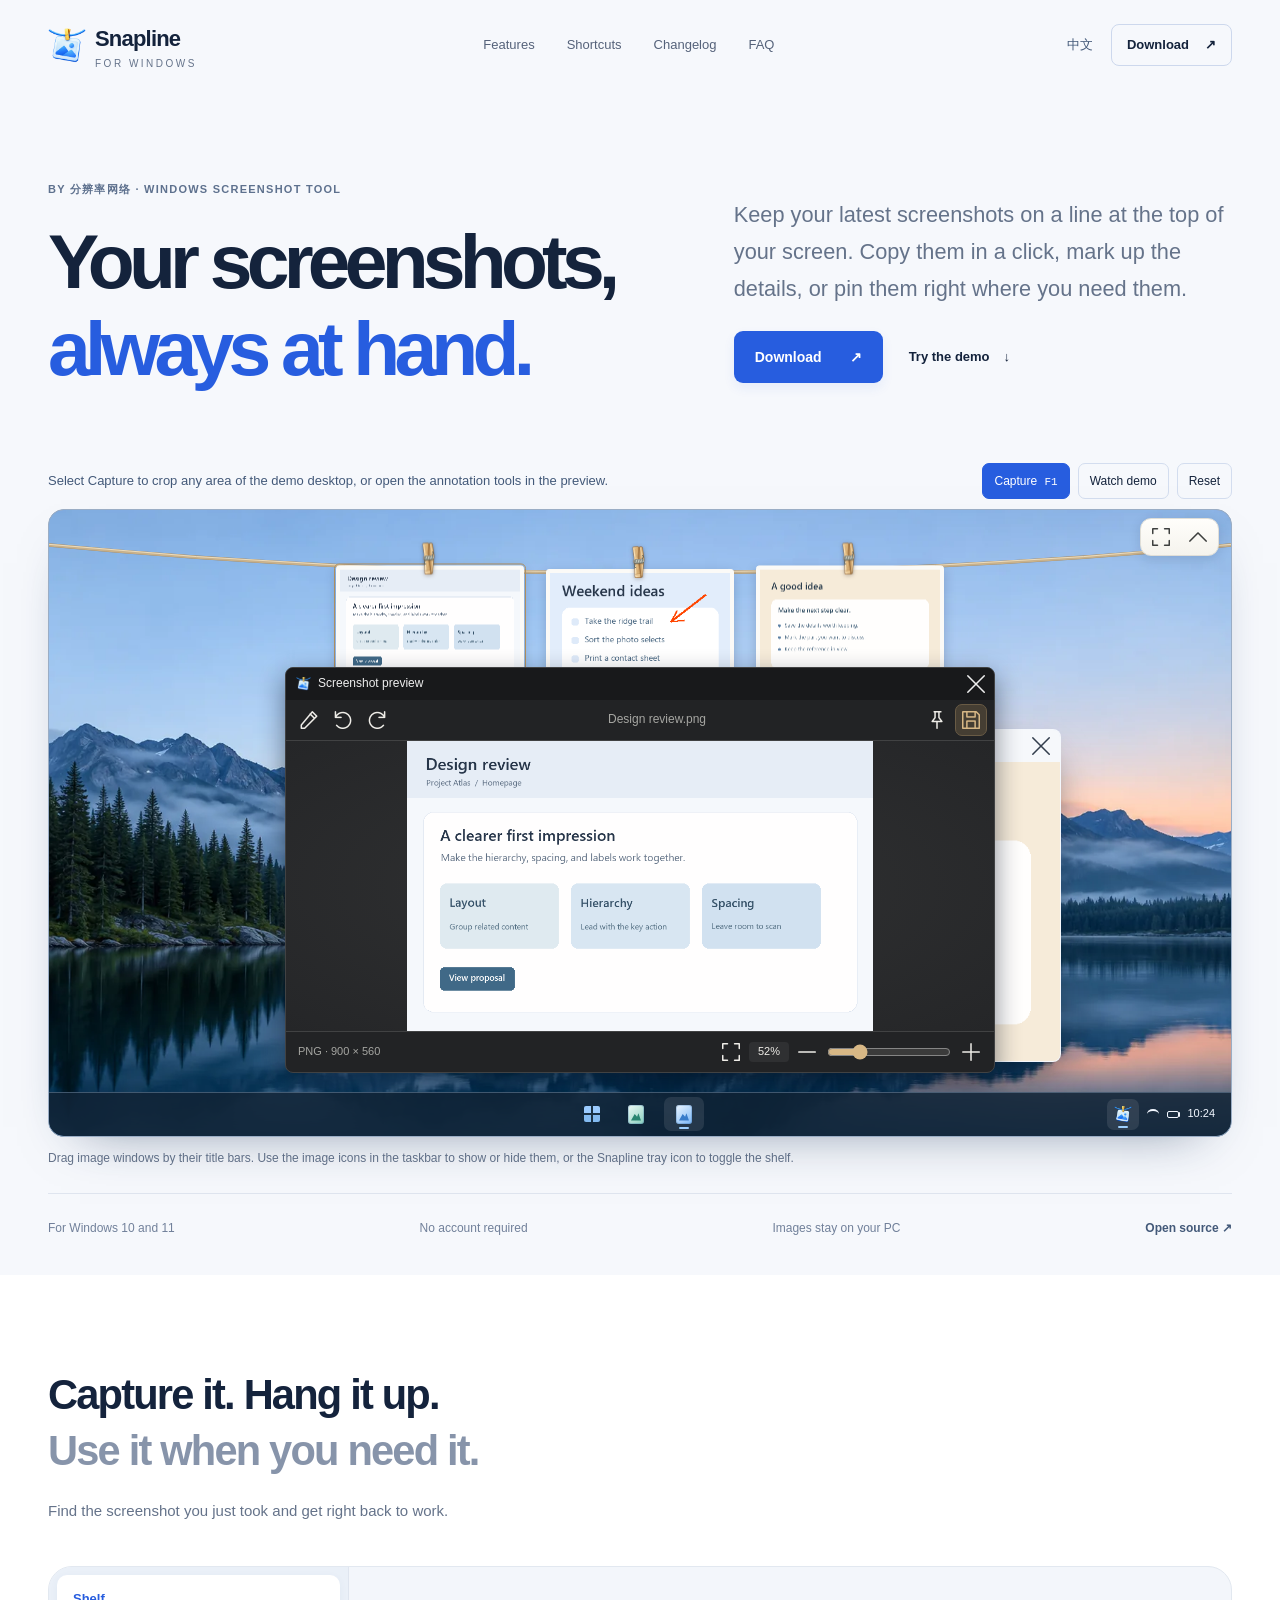
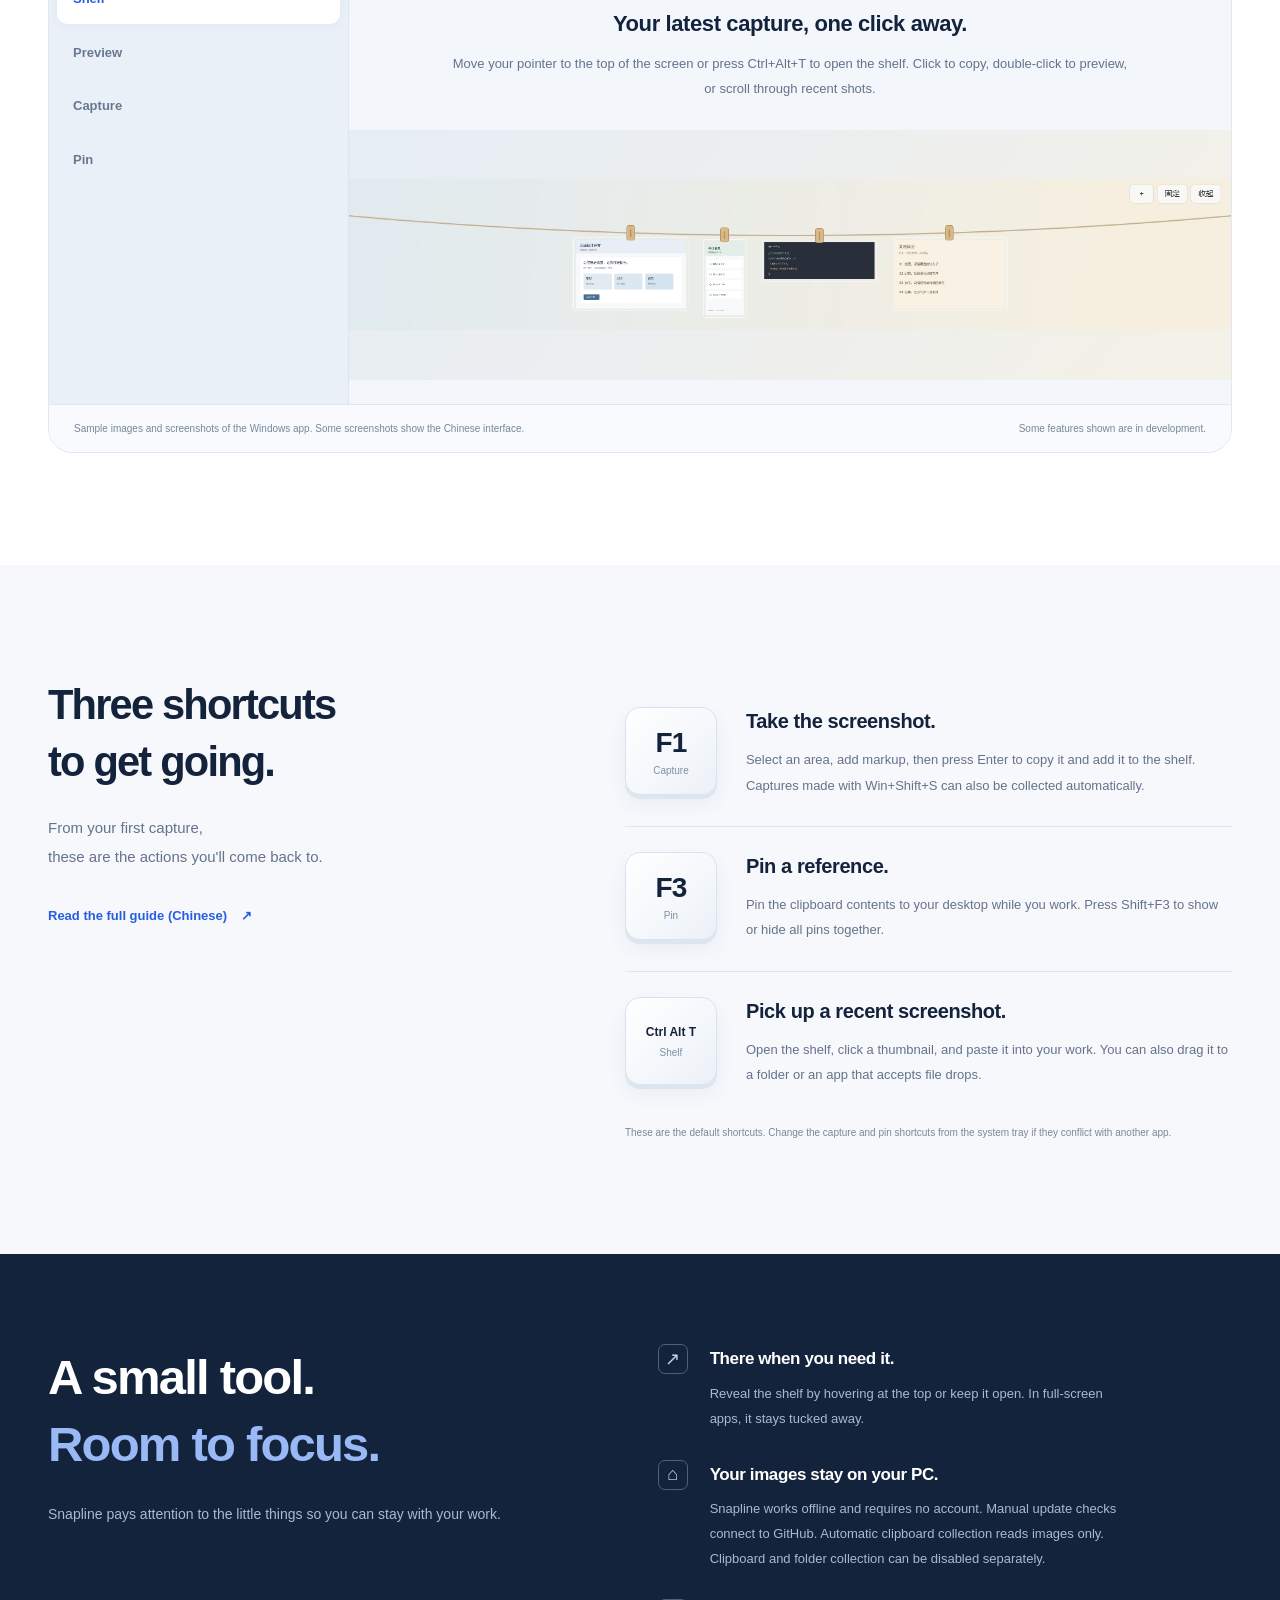
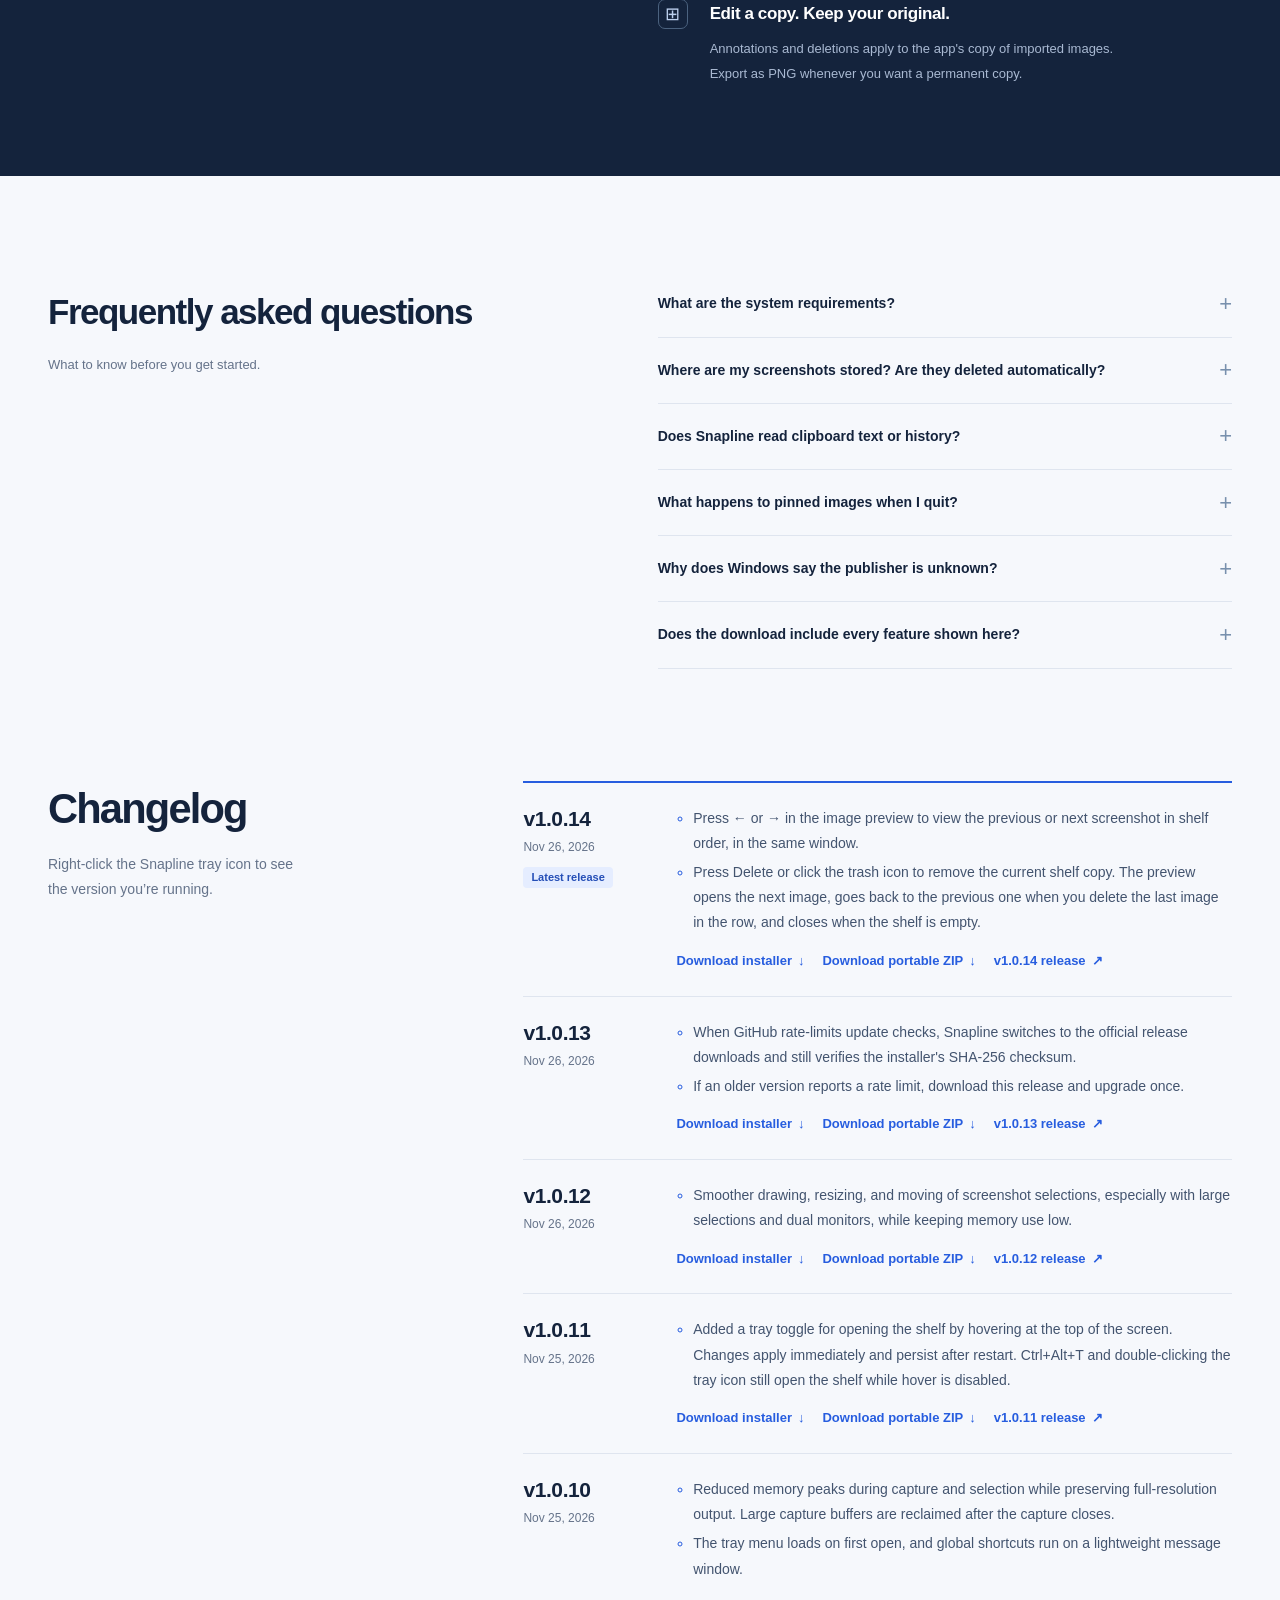
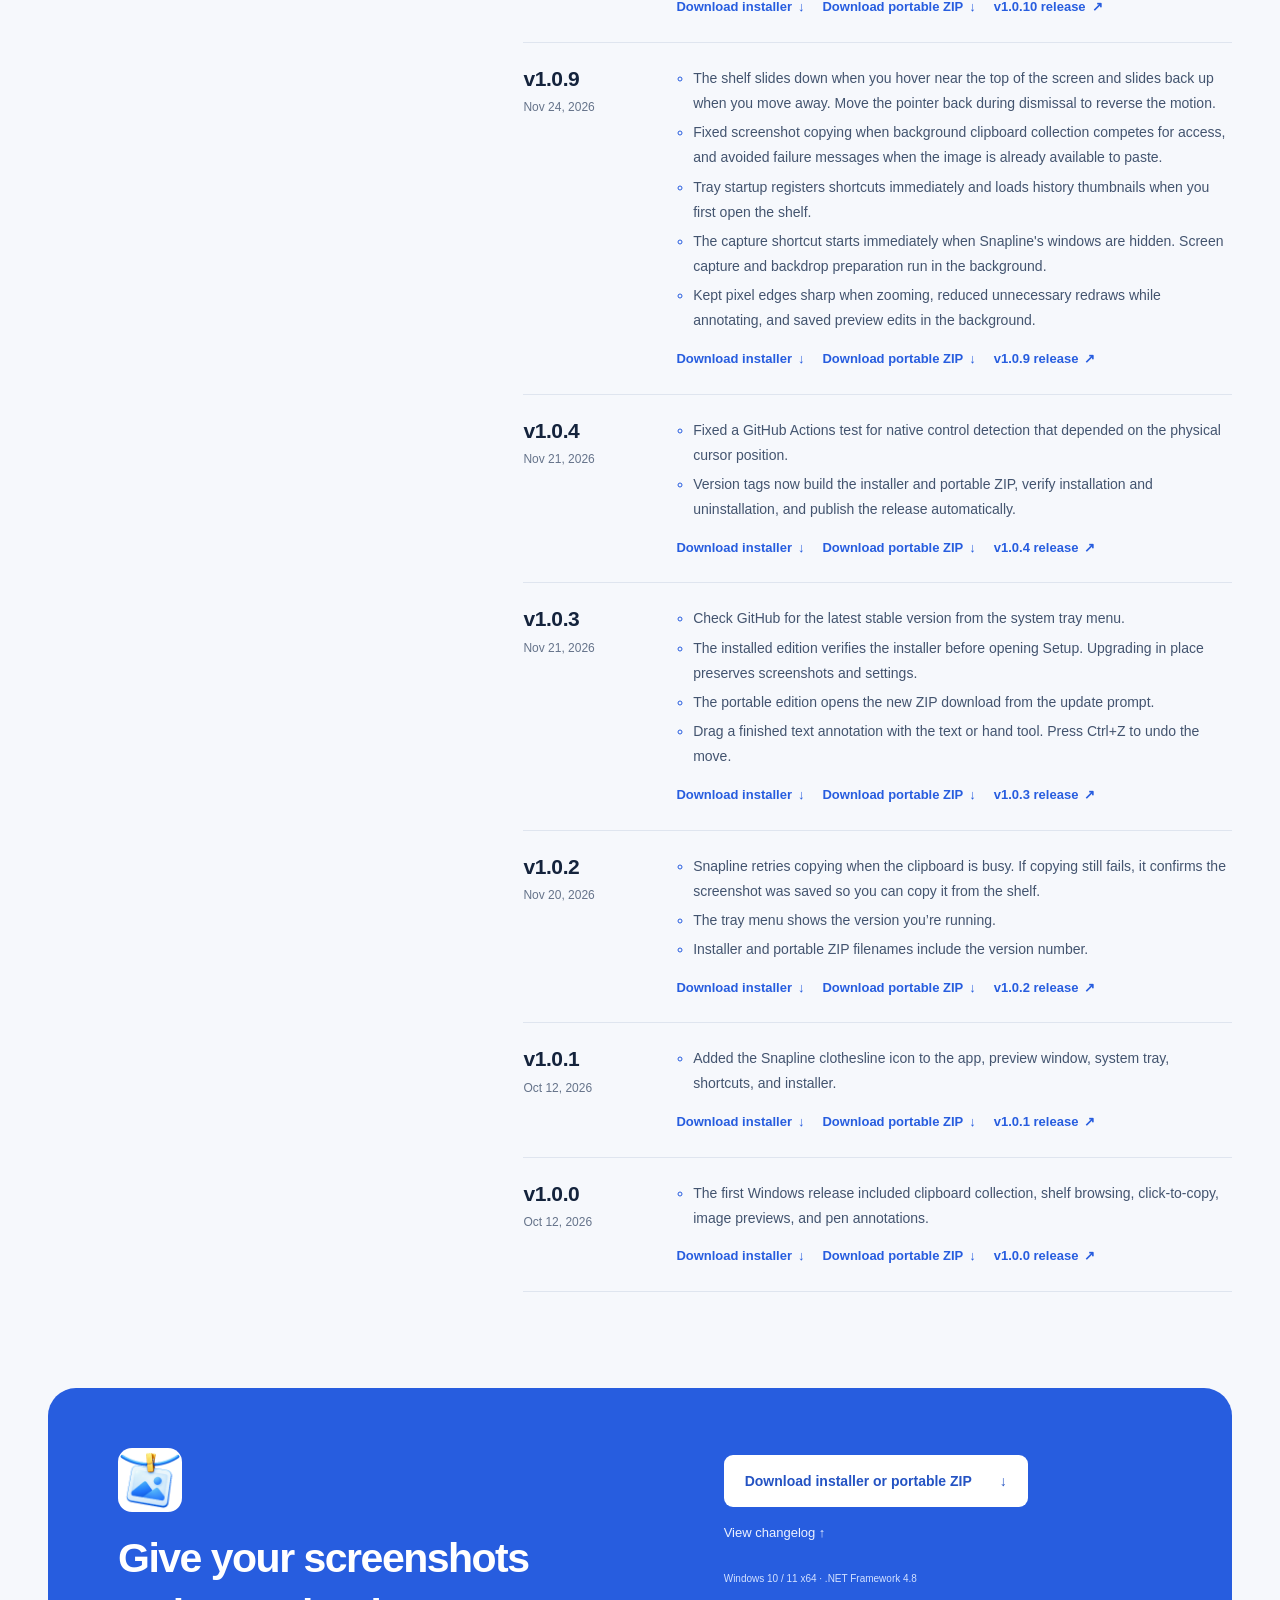
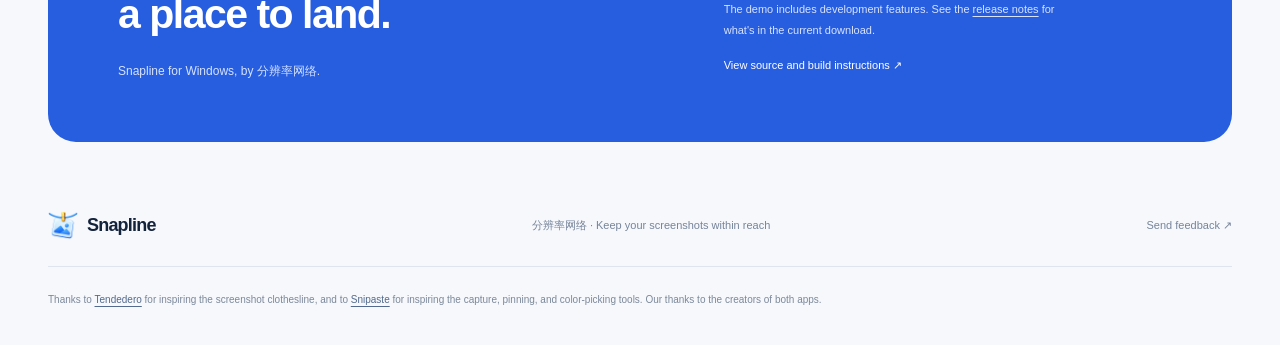
==== commit 5847350b: "docs: 同步官网更新日志" ====
--- a/docs/en/index.html
+++ b/docs/en/index.html
@@ -18,7 +18,6 @@
   <link rel="stylesheet" href="../style.css">
   <link rel="stylesheet" href="../desktop-demo.css">
   <script src="../script.js" defer></script>
-  <script src="../changelog.js" defer></script>
   <script src="../capture-tools.js" defer></script>
   <script src="../desktop-snapshot.js" defer></script>
   <script src="../desktop-demo.js" defer></script>
@@ -223,8 +222,24 @@
         <!-- releases:start -->
         <li class="changelog-entry">
           <div class="changelog-version">
+            <h3>v1.0.14</h3><time datetime="2026-11-26">Nov 26, 2026</time>
+            <span class="changelog-latest">Latest release</span>
+          </div>
+          <div class="changelog-content">
+            <ul class="changelog-notes">
+              <li>Press ← or → in the image preview to view the previous or next screenshot in shelf order, in the same window.</li>
+              <li>Press Delete or click the trash icon to remove the current shelf copy. The preview opens the next image, goes back to the previous one when you delete the last image in the row, and closes when the shelf is empty.</li>
+            </ul>
+            <div class="changelog-links">
+              <a href="https://github.com/super-eggs/snapline-windows/releases/download/v1.0.14/Snapline-Setup-1.0.14-x64.exe">Download installer <span aria-hidden="true">↓</span></a>
+              <a href="https://github.com/super-eggs/snapline-windows/releases/download/v1.0.14/Snapline-Portable-1.0.14-x64.zip">Download portable ZIP <span aria-hidden="true">↓</span></a>
+              <a href="https://github.com/super-eggs/snapline-windows/releases/tag/v1.0.14">v1.0.14 release <span aria-hidden="true">↗</span></a>
+            </div>
+          </div>
+        </li>
+        <li class="changelog-entry">
+          <div class="changelog-version">
             <h3>v1.0.13</h3><time datetime="2026-11-26">Nov 26, 2026</time>
-            <span class="changelog-latest">Latest release</span>
           </div>
           <div class="changelog-content">
             <ul class="changelog-notes">
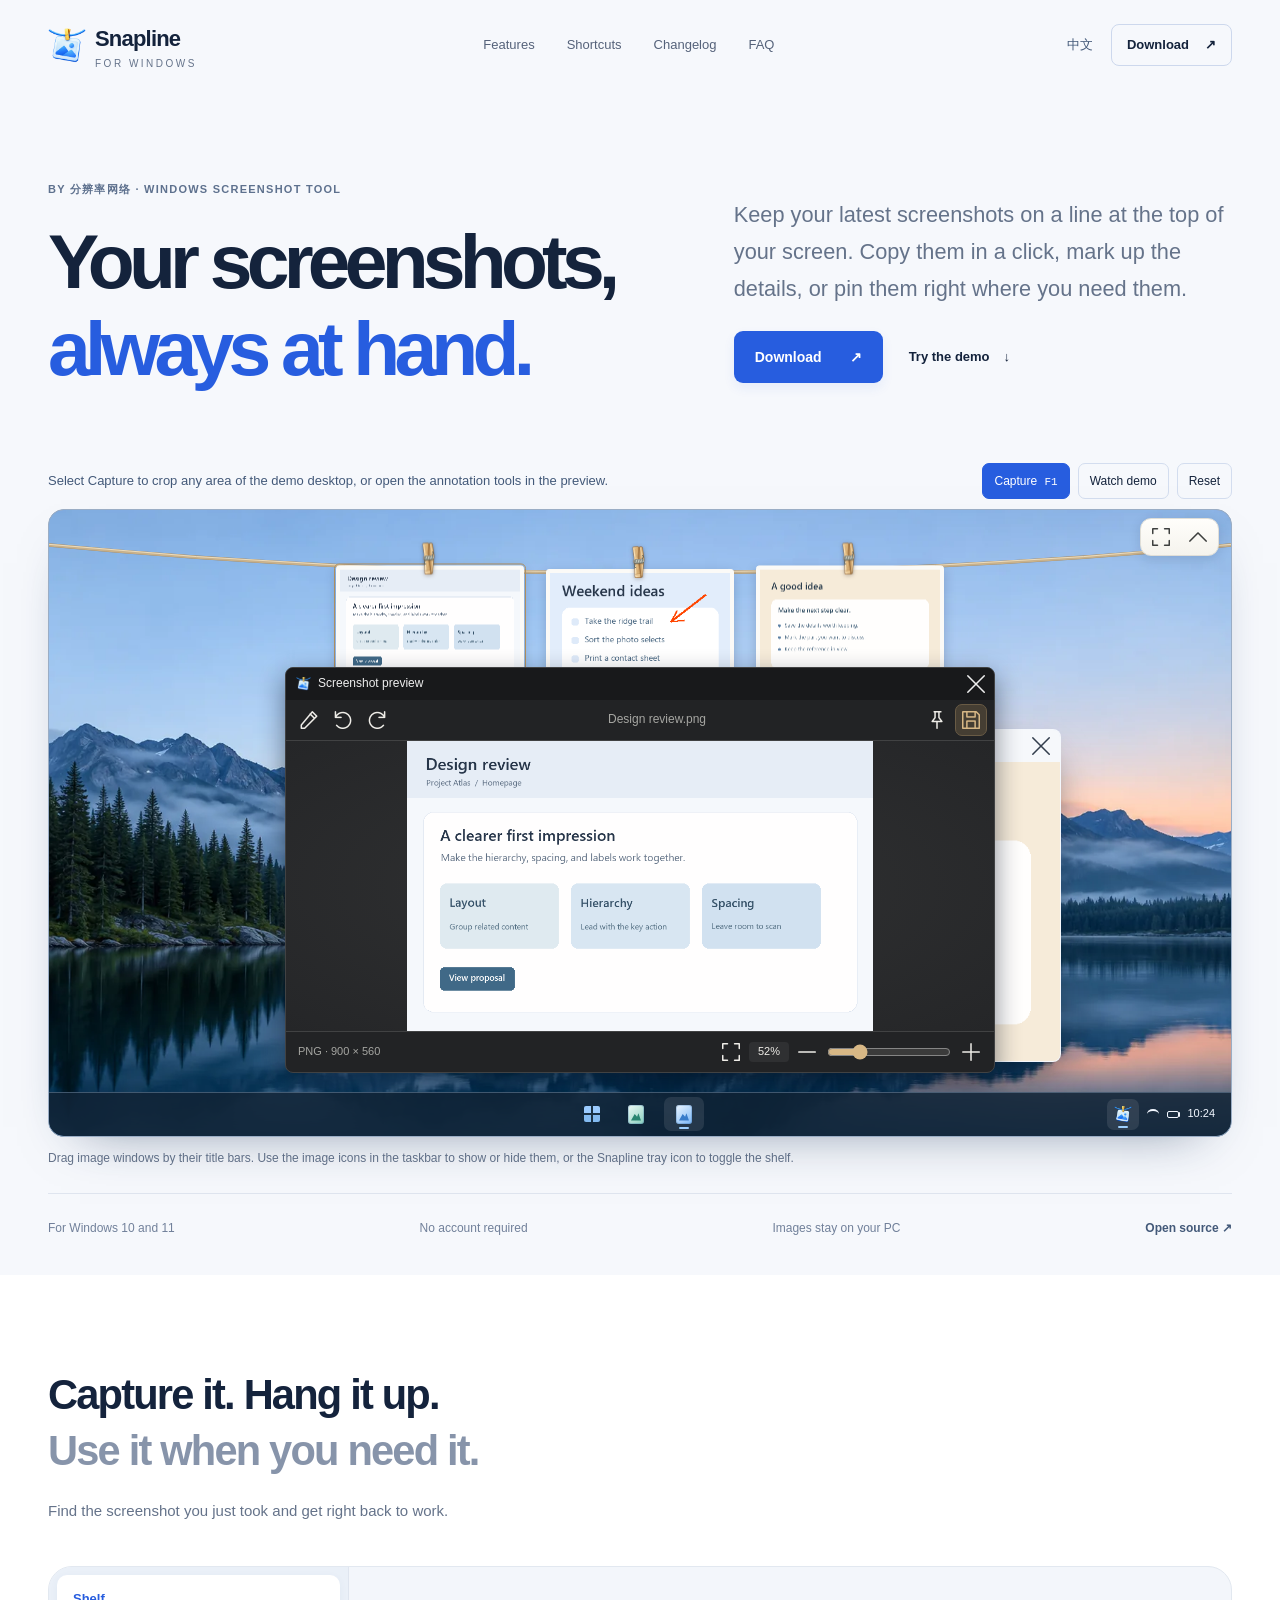
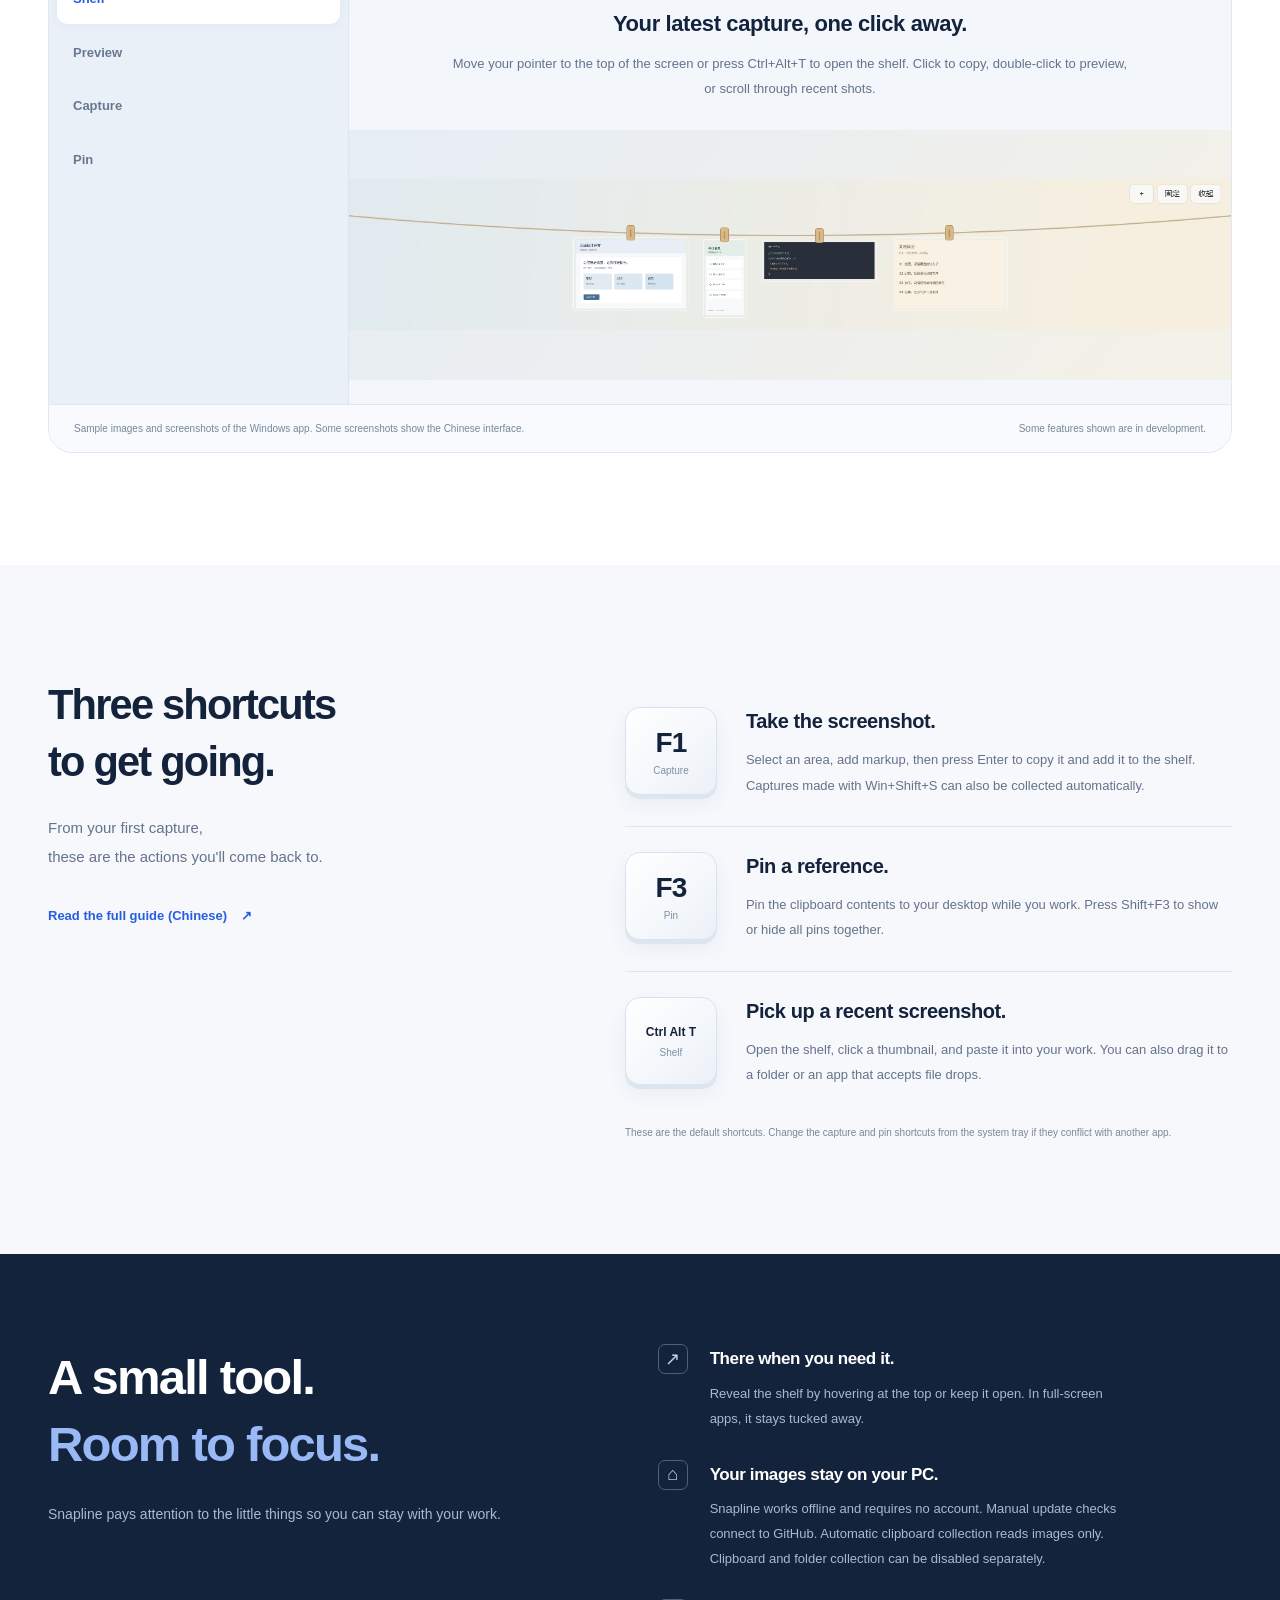
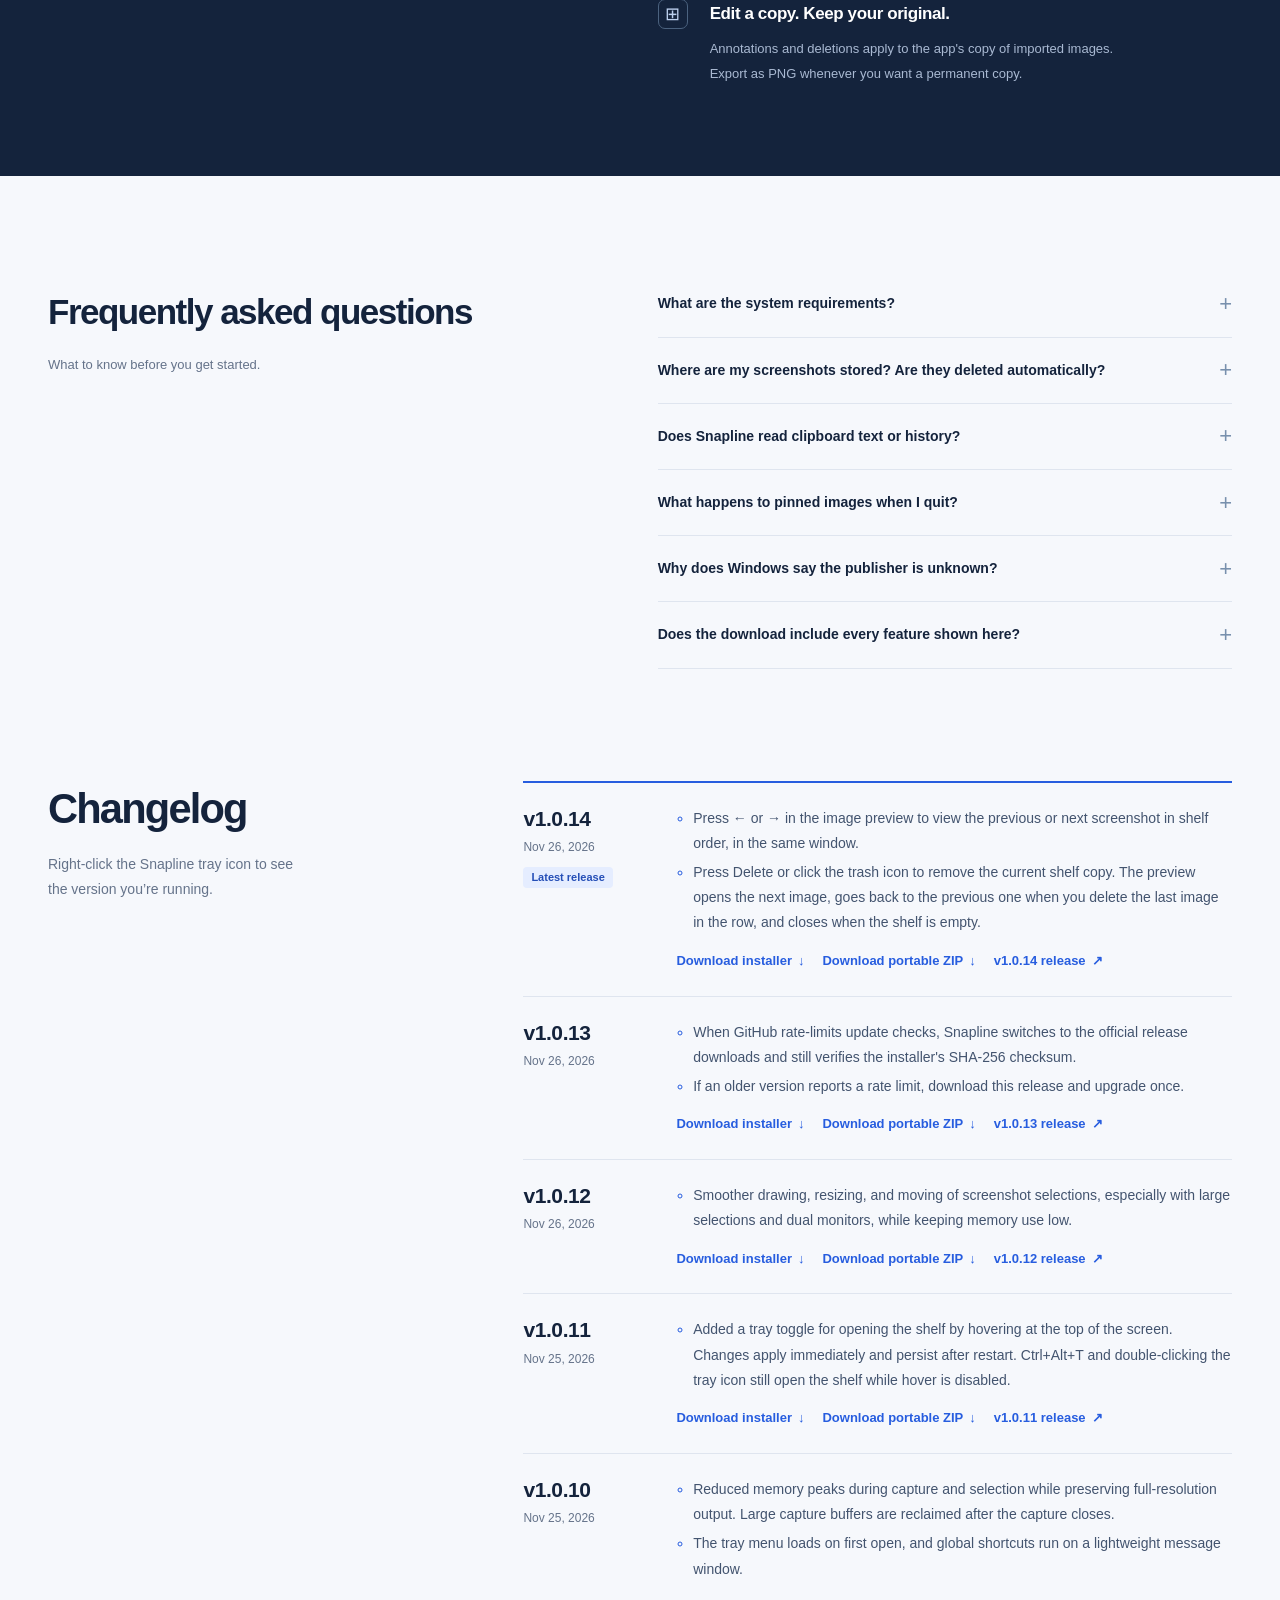
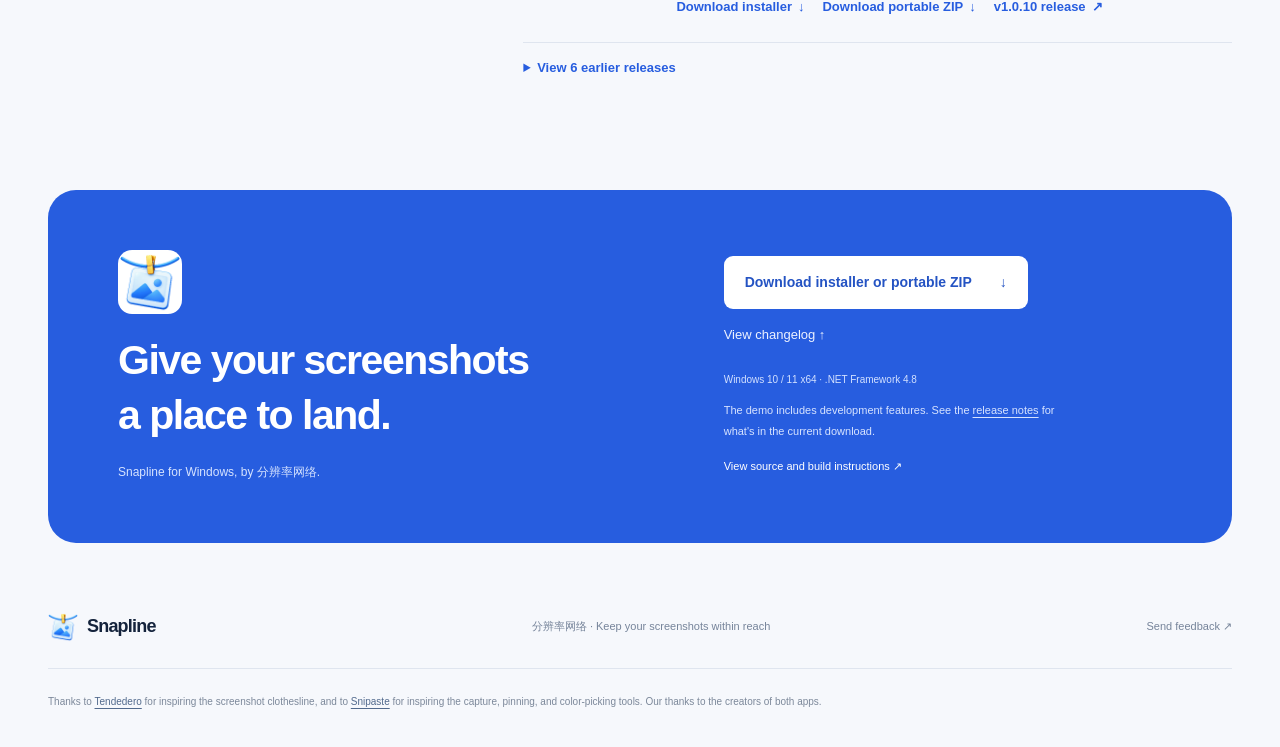
==== commit 0d23d94a: "feat: 官网默认展示最新五条更新日志" ====
--- a/docs/en/index.html
+++ b/docs/en/index.html
@@ -218,189 +218,196 @@
         <h2 id="changelog-title">Changelog</h2>
         <p>Right-click the Snapline tray icon to see the version you’re running.</p>
       </div>
-      <ol class="changelog-entries" role="list">
+      <div class="changelog-history">
         <!-- releases:start -->
-        <li class="changelog-entry">
-          <div class="changelog-version">
-            <h3>v1.0.14</h3><time datetime="2026-11-26">Nov 26, 2026</time>
-            <span class="changelog-latest">Latest release</span>
-          </div>
-          <div class="changelog-content">
-            <ul class="changelog-notes">
-              <li>Press ← or → in the image preview to view the previous or next screenshot in shelf order, in the same window.</li>
-              <li>Press Delete or click the trash icon to remove the current shelf copy. The preview opens the next image, goes back to the previous one when you delete the last image in the row, and closes when the shelf is empty.</li>
-            </ul>
-            <div class="changelog-links">
-              <a href="https://github.com/super-eggs/snapline-windows/releases/download/v1.0.14/Snapline-Setup-1.0.14-x64.exe">Download installer <span aria-hidden="true">↓</span></a>
-              <a href="https://github.com/super-eggs/snapline-windows/releases/download/v1.0.14/Snapline-Portable-1.0.14-x64.zip">Download portable ZIP <span aria-hidden="true">↓</span></a>
-              <a href="https://github.com/super-eggs/snapline-windows/releases/tag/v1.0.14">v1.0.14 release <span aria-hidden="true">↗</span></a>
-            </div>
-          </div>
-        </li>
-        <li class="changelog-entry">
-          <div class="changelog-version">
-            <h3>v1.0.13</h3><time datetime="2026-11-26">Nov 26, 2026</time>
-          </div>
-          <div class="changelog-content">
-            <ul class="changelog-notes">
-              <li>When GitHub rate-limits update checks, Snapline switches to the official release downloads and still verifies the installer&#39;s SHA-256 checksum.</li>
-              <li>If an older version reports a rate limit, download this release and upgrade once.</li>
-            </ul>
-            <div class="changelog-links">
-              <a href="https://github.com/super-eggs/snapline-windows/releases/download/v1.0.13/Snapline-Setup-1.0.13-x64.exe">Download installer <span aria-hidden="true">↓</span></a>
-              <a href="https://github.com/super-eggs/snapline-windows/releases/download/v1.0.13/Snapline-Portable-1.0.13-x64.zip">Download portable ZIP <span aria-hidden="true">↓</span></a>
-              <a href="https://github.com/super-eggs/snapline-windows/releases/tag/v1.0.13">v1.0.13 release <span aria-hidden="true">↗</span></a>
-            </div>
-          </div>
-        </li>
-        <li class="changelog-entry">
-          <div class="changelog-version">
-            <h3>v1.0.12</h3><time datetime="2026-11-26">Nov 26, 2026</time>
-          </div>
-          <div class="changelog-content">
-            <ul class="changelog-notes">
-              <li>Smoother drawing, resizing, and moving of screenshot selections, especially with large selections and dual monitors, while keeping memory use low.</li>
-            </ul>
-            <div class="changelog-links">
-              <a href="https://github.com/super-eggs/snapline-windows/releases/download/v1.0.12/Snapline-Setup-1.0.12-x64.exe">Download installer <span aria-hidden="true">↓</span></a>
-              <a href="https://github.com/super-eggs/snapline-windows/releases/download/v1.0.12/Snapline-Portable-1.0.12-x64.zip">Download portable ZIP <span aria-hidden="true">↓</span></a>
-              <a href="https://github.com/super-eggs/snapline-windows/releases/tag/v1.0.12">v1.0.12 release <span aria-hidden="true">↗</span></a>
-            </div>
-          </div>
-        </li>
-        <li class="changelog-entry">
-          <div class="changelog-version">
-            <h3>v1.0.11</h3><time datetime="2026-11-25">Nov 25, 2026</time>
-          </div>
-          <div class="changelog-content">
-            <ul class="changelog-notes">
-              <li>Added a tray toggle for opening the shelf by hovering at the top of the screen. Changes apply immediately and persist after restart. Ctrl+Alt+T and double-clicking the tray icon still open the shelf while hover is disabled.</li>
-            </ul>
-            <div class="changelog-links">
-              <a href="https://github.com/super-eggs/snapline-windows/releases/download/v1.0.11/Snapline-Setup-1.0.11-x64.exe">Download installer <span aria-hidden="true">↓</span></a>
-              <a href="https://github.com/super-eggs/snapline-windows/releases/download/v1.0.11/Snapline-Portable-1.0.11-x64.zip">Download portable ZIP <span aria-hidden="true">↓</span></a>
-              <a href="https://github.com/super-eggs/snapline-windows/releases/tag/v1.0.11">v1.0.11 release <span aria-hidden="true">↗</span></a>
-            </div>
-          </div>
-        </li>
-        <li class="changelog-entry">
-          <div class="changelog-version">
-            <h3>v1.0.10</h3><time datetime="2026-11-25">Nov 25, 2026</time>
-          </div>
-          <div class="changelog-content">
-            <ul class="changelog-notes">
-              <li>Reduced memory peaks during capture and selection while preserving full-resolution output. Large capture buffers are reclaimed after the capture closes.</li>
-              <li>The tray menu loads on first open, and global shortcuts run on a lightweight message window.</li>
-            </ul>
-            <div class="changelog-links">
-              <a href="https://github.com/super-eggs/snapline-windows/releases/download/v1.0.10/Snapline-Setup-1.0.10-x64.exe">Download installer <span aria-hidden="true">↓</span></a>
-              <a href="https://github.com/super-eggs/snapline-windows/releases/download/v1.0.10/Snapline-Portable-1.0.10-x64.zip">Download portable ZIP <span aria-hidden="true">↓</span></a>
-              <a href="https://github.com/super-eggs/snapline-windows/releases/tag/v1.0.10">v1.0.10 release <span aria-hidden="true">↗</span></a>
-            </div>
-          </div>
-        </li>
-        <li class="changelog-entry">
-          <div class="changelog-version">
-            <h3>v1.0.9</h3><time datetime="2026-11-24">Nov 24, 2026</time>
-          </div>
-          <div class="changelog-content">
-            <ul class="changelog-notes">
-              <li>The shelf slides down when you hover near the top of the screen and slides back up when you move away. Move the pointer back during dismissal to reverse the motion.</li>
-              <li>Fixed screenshot copying when background clipboard collection competes for access, and avoided failure messages when the image is already available to paste.</li>
-              <li>Tray startup registers shortcuts immediately and loads history thumbnails when you first open the shelf.</li>
-              <li>The capture shortcut starts immediately when Snapline&#39;s windows are hidden. Screen capture and backdrop preparation run in the background.</li>
-              <li>Kept pixel edges sharp when zooming, reduced unnecessary redraws while annotating, and saved preview edits in the background.</li>
-            </ul>
-            <div class="changelog-links">
-              <a href="https://github.com/super-eggs/snapline-windows/releases/download/v1.0.9/Snapline-Setup-1.0.9-x64.exe">Download installer <span aria-hidden="true">↓</span></a>
-              <a href="https://github.com/super-eggs/snapline-windows/releases/download/v1.0.9/Snapline-Portable-1.0.9-x64.zip">Download portable ZIP <span aria-hidden="true">↓</span></a>
-              <a href="https://github.com/super-eggs/snapline-windows/releases/tag/v1.0.9">v1.0.9 release <span aria-hidden="true">↗</span></a>
-            </div>
-          </div>
-        </li>
-        <li class="changelog-entry">
-          <div class="changelog-version">
-            <h3>v1.0.4</h3><time datetime="2026-11-21">Nov 21, 2026</time>
-          </div>
-          <div class="changelog-content">
-            <ul class="changelog-notes">
-              <li>Fixed a GitHub Actions test for native control detection that depended on the physical cursor position.</li>
-              <li>Version tags now build the installer and portable ZIP, verify installation and uninstallation, and publish the release automatically.</li>
-            </ul>
-            <div class="changelog-links">
-              <a href="https://github.com/super-eggs/snapline-windows/releases/download/v1.0.4/Snapline-Setup-1.0.4-x64.exe">Download installer <span aria-hidden="true">↓</span></a>
-              <a href="https://github.com/super-eggs/snapline-windows/releases/download/v1.0.4/Snapline-Portable-1.0.4-x64.zip">Download portable ZIP <span aria-hidden="true">↓</span></a>
-              <a href="https://github.com/super-eggs/snapline-windows/releases/tag/v1.0.4">v1.0.4 release <span aria-hidden="true">↗</span></a>
-            </div>
-          </div>
-        </li>
-        <li class="changelog-entry">
-          <div class="changelog-version">
-            <h3>v1.0.3</h3><time datetime="2026-11-21">Nov 21, 2026</time>
-          </div>
-          <div class="changelog-content">
-            <ul class="changelog-notes">
-              <li>Check GitHub for the latest stable version from the system tray menu.</li>
-              <li>The installed edition verifies the installer before opening Setup. Upgrading in place preserves screenshots and settings.</li>
-              <li>The portable edition opens the new ZIP download from the update prompt.</li>
-              <li>Drag a finished text annotation with the text or hand tool. Press Ctrl+Z to undo the move.</li>
-            </ul>
-            <div class="changelog-links">
-              <a href="https://github.com/super-eggs/snapline-windows/releases/download/v1.0.3/Snapline-Setup-1.0.3-x64.exe">Download installer <span aria-hidden="true">↓</span></a>
-              <a href="https://github.com/super-eggs/snapline-windows/releases/download/v1.0.3/Snapline-Portable-1.0.3-x64.zip">Download portable ZIP <span aria-hidden="true">↓</span></a>
-              <a href="https://github.com/super-eggs/snapline-windows/releases/tag/v1.0.3">v1.0.3 release <span aria-hidden="true">↗</span></a>
-            </div>
-          </div>
-        </li>
-        <li class="changelog-entry">
-          <div class="changelog-version">
-            <h3>v1.0.2</h3><time datetime="2026-11-20">Nov 20, 2026</time>
-          </div>
-          <div class="changelog-content">
-            <ul class="changelog-notes">
-              <li>Snapline retries copying when the clipboard is busy. If copying still fails, it confirms the screenshot was saved so you can copy it from the shelf.</li>
-              <li>The tray menu shows the version you’re running.</li>
-              <li>Installer and portable ZIP filenames include the version number.</li>
-            </ul>
-            <div class="changelog-links">
-              <a href="https://github.com/super-eggs/snapline-windows/releases/download/v1.0.2/Snapline-Setup-1.0.2-x64.exe">Download installer <span aria-hidden="true">↓</span></a>
-              <a href="https://github.com/super-eggs/snapline-windows/releases/download/v1.0.2/Snapline-Portable-1.0.2-x64.zip">Download portable ZIP <span aria-hidden="true">↓</span></a>
-              <a href="https://github.com/super-eggs/snapline-windows/releases/tag/v1.0.2">v1.0.2 release <span aria-hidden="true">↗</span></a>
-            </div>
-          </div>
-        </li>
-        <li class="changelog-entry">
-          <div class="changelog-version">
-            <h3>v1.0.1</h3><time datetime="2026-10-12">Oct 12, 2026</time>
-          </div>
-          <div class="changelog-content">
-            <ul class="changelog-notes">
-              <li>Added the Snapline clothesline icon to the app, preview window, system tray, shortcuts, and installer.</li>
-            </ul>
-            <div class="changelog-links">
-              <a href="https://github.com/super-eggs/snapline-windows/releases/download/v1.0.1/Snapline-Setup-x64.exe">Download installer <span aria-hidden="true">↓</span></a>
-              <a href="https://github.com/super-eggs/snapline-windows/releases/download/v1.0.1/Snapline-Portable-x64.zip">Download portable ZIP <span aria-hidden="true">↓</span></a>
-              <a href="https://github.com/super-eggs/snapline-windows/releases/tag/v1.0.1">v1.0.1 release <span aria-hidden="true">↗</span></a>
-            </div>
-          </div>
-        </li>
-        <li class="changelog-entry">
-          <div class="changelog-version">
-            <h3>v1.0.0</h3><time datetime="2026-10-12">Oct 12, 2026</time>
-          </div>
-          <div class="changelog-content">
-            <ul class="changelog-notes">
-              <li>The first Windows release included clipboard collection, shelf browsing, click-to-copy, image previews, and pen annotations.</li>
-            </ul>
-            <div class="changelog-links">
-              <a href="https://github.com/super-eggs/snapline-windows/releases/download/v1.0.0/Snapline-Setup-x64.exe">Download installer <span aria-hidden="true">↓</span></a>
-              <a href="https://github.com/super-eggs/snapline-windows/releases/download/v1.0.0/Snapline-Portable-x64.zip">Download portable ZIP <span aria-hidden="true">↓</span></a>
-              <a href="https://github.com/super-eggs/snapline-windows/releases/tag/v1.0.0">v1.0.0 release <span aria-hidden="true">↗</span></a>
-            </div>
-          </div>
-        </li>
+        <ol class="changelog-entries" role="list">
+          <li class="changelog-entry">
+            <div class="changelog-version">
+              <h3>v1.0.14</h3><time datetime="2026-11-26">Nov 26, 2026</time>
+              <span class="changelog-latest">Latest release</span>
+            </div>
+            <div class="changelog-content">
+              <ul class="changelog-notes">
+                <li>Press ← or → in the image preview to view the previous or next screenshot in shelf order, in the same window.</li>
+                <li>Press Delete or click the trash icon to remove the current shelf copy. The preview opens the next image, goes back to the previous one when you delete the last image in the row, and closes when the shelf is empty.</li>
+              </ul>
+              <div class="changelog-links">
+                <a href="https://github.com/super-eggs/snapline-windows/releases/download/v1.0.14/Snapline-Setup-1.0.14-x64.exe">Download installer <span aria-hidden="true">↓</span></a>
+                <a href="https://github.com/super-eggs/snapline-windows/releases/download/v1.0.14/Snapline-Portable-1.0.14-x64.zip">Download portable ZIP <span aria-hidden="true">↓</span></a>
+                <a href="https://github.com/super-eggs/snapline-windows/releases/tag/v1.0.14">v1.0.14 release <span aria-hidden="true">↗</span></a>
+              </div>
+            </div>
+          </li>
+          <li class="changelog-entry">
+            <div class="changelog-version">
+              <h3>v1.0.13</h3><time datetime="2026-11-26">Nov 26, 2026</time>
+            </div>
+            <div class="changelog-content">
+              <ul class="changelog-notes">
+                <li>When GitHub rate-limits update checks, Snapline switches to the official release downloads and still verifies the installer&#39;s SHA-256 checksum.</li>
+                <li>If an older version reports a rate limit, download this release and upgrade once.</li>
+              </ul>
+              <div class="changelog-links">
+                <a href="https://github.com/super-eggs/snapline-windows/releases/download/v1.0.13/Snapline-Setup-1.0.13-x64.exe">Download installer <span aria-hidden="true">↓</span></a>
+                <a href="https://github.com/super-eggs/snapline-windows/releases/download/v1.0.13/Snapline-Portable-1.0.13-x64.zip">Download portable ZIP <span aria-hidden="true">↓</span></a>
+                <a href="https://github.com/super-eggs/snapline-windows/releases/tag/v1.0.13">v1.0.13 release <span aria-hidden="true">↗</span></a>
+              </div>
+            </div>
+          </li>
+          <li class="changelog-entry">
+            <div class="changelog-version">
+              <h3>v1.0.12</h3><time datetime="2026-11-26">Nov 26, 2026</time>
+            </div>
+            <div class="changelog-content">
+              <ul class="changelog-notes">
+                <li>Smoother drawing, resizing, and moving of screenshot selections, especially with large selections and dual monitors, while keeping memory use low.</li>
+              </ul>
+              <div class="changelog-links">
+                <a href="https://github.com/super-eggs/snapline-windows/releases/download/v1.0.12/Snapline-Setup-1.0.12-x64.exe">Download installer <span aria-hidden="true">↓</span></a>
+                <a href="https://github.com/super-eggs/snapline-windows/releases/download/v1.0.12/Snapline-Portable-1.0.12-x64.zip">Download portable ZIP <span aria-hidden="true">↓</span></a>
+                <a href="https://github.com/super-eggs/snapline-windows/releases/tag/v1.0.12">v1.0.12 release <span aria-hidden="true">↗</span></a>
+              </div>
+            </div>
+          </li>
+          <li class="changelog-entry">
+            <div class="changelog-version">
+              <h3>v1.0.11</h3><time datetime="2026-11-25">Nov 25, 2026</time>
+            </div>
+            <div class="changelog-content">
+              <ul class="changelog-notes">
+                <li>Added a tray toggle for opening the shelf by hovering at the top of the screen. Changes apply immediately and persist after restart. Ctrl+Alt+T and double-clicking the tray icon still open the shelf while hover is disabled.</li>
+              </ul>
+              <div class="changelog-links">
+                <a href="https://github.com/super-eggs/snapline-windows/releases/download/v1.0.11/Snapline-Setup-1.0.11-x64.exe">Download installer <span aria-hidden="true">↓</span></a>
+                <a href="https://github.com/super-eggs/snapline-windows/releases/download/v1.0.11/Snapline-Portable-1.0.11-x64.zip">Download portable ZIP <span aria-hidden="true">↓</span></a>
+                <a href="https://github.com/super-eggs/snapline-windows/releases/tag/v1.0.11">v1.0.11 release <span aria-hidden="true">↗</span></a>
+              </div>
+            </div>
+          </li>
+          <li class="changelog-entry">
+            <div class="changelog-version">
+              <h3>v1.0.10</h3><time datetime="2026-11-25">Nov 25, 2026</time>
+            </div>
+            <div class="changelog-content">
+              <ul class="changelog-notes">
+                <li>Reduced memory peaks during capture and selection while preserving full-resolution output. Large capture buffers are reclaimed after the capture closes.</li>
+                <li>The tray menu loads on first open, and global shortcuts run on a lightweight message window.</li>
+              </ul>
+              <div class="changelog-links">
+                <a href="https://github.com/super-eggs/snapline-windows/releases/download/v1.0.10/Snapline-Setup-1.0.10-x64.exe">Download installer <span aria-hidden="true">↓</span></a>
+                <a href="https://github.com/super-eggs/snapline-windows/releases/download/v1.0.10/Snapline-Portable-1.0.10-x64.zip">Download portable ZIP <span aria-hidden="true">↓</span></a>
+                <a href="https://github.com/super-eggs/snapline-windows/releases/tag/v1.0.10">v1.0.10 release <span aria-hidden="true">↗</span></a>
+              </div>
+            </div>
+          </li>
+        </ol>
+        <details class="changelog-older">
+          <summary>View 6 earlier releases</summary>
+          <ol class="changelog-entries" role="list" start="6">
+            <li class="changelog-entry">
+              <div class="changelog-version">
+                <h3>v1.0.9</h3><time datetime="2026-11-24">Nov 24, 2026</time>
+              </div>
+              <div class="changelog-content">
+                <ul class="changelog-notes">
+                  <li>The shelf slides down when you hover near the top of the screen and slides back up when you move away. Move the pointer back during dismissal to reverse the motion.</li>
+                  <li>Fixed screenshot copying when background clipboard collection competes for access, and avoided failure messages when the image is already available to paste.</li>
+                  <li>Tray startup registers shortcuts immediately and loads history thumbnails when you first open the shelf.</li>
+                  <li>The capture shortcut starts immediately when Snapline&#39;s windows are hidden. Screen capture and backdrop preparation run in the background.</li>
+                  <li>Kept pixel edges sharp when zooming, reduced unnecessary redraws while annotating, and saved preview edits in the background.</li>
+                </ul>
+                <div class="changelog-links">
+                  <a href="https://github.com/super-eggs/snapline-windows/releases/download/v1.0.9/Snapline-Setup-1.0.9-x64.exe">Download installer <span aria-hidden="true">↓</span></a>
+                  <a href="https://github.com/super-eggs/snapline-windows/releases/download/v1.0.9/Snapline-Portable-1.0.9-x64.zip">Download portable ZIP <span aria-hidden="true">↓</span></a>
+                  <a href="https://github.com/super-eggs/snapline-windows/releases/tag/v1.0.9">v1.0.9 release <span aria-hidden="true">↗</span></a>
+                </div>
+              </div>
+            </li>
+            <li class="changelog-entry">
+              <div class="changelog-version">
+                <h3>v1.0.4</h3><time datetime="2026-11-21">Nov 21, 2026</time>
+              </div>
+              <div class="changelog-content">
+                <ul class="changelog-notes">
+                  <li>Fixed a GitHub Actions test for native control detection that depended on the physical cursor position.</li>
+                  <li>Version tags now build the installer and portable ZIP, verify installation and uninstallation, and publish the release automatically.</li>
+                </ul>
+                <div class="changelog-links">
+                  <a href="https://github.com/super-eggs/snapline-windows/releases/download/v1.0.4/Snapline-Setup-1.0.4-x64.exe">Download installer <span aria-hidden="true">↓</span></a>
+                  <a href="https://github.com/super-eggs/snapline-windows/releases/download/v1.0.4/Snapline-Portable-1.0.4-x64.zip">Download portable ZIP <span aria-hidden="true">↓</span></a>
+                  <a href="https://github.com/super-eggs/snapline-windows/releases/tag/v1.0.4">v1.0.4 release <span aria-hidden="true">↗</span></a>
+                </div>
+              </div>
+            </li>
+            <li class="changelog-entry">
+              <div class="changelog-version">
+                <h3>v1.0.3</h3><time datetime="2026-11-21">Nov 21, 2026</time>
+              </div>
+              <div class="changelog-content">
+                <ul class="changelog-notes">
+                  <li>Check GitHub for the latest stable version from the system tray menu.</li>
+                  <li>The installed edition verifies the installer before opening Setup. Upgrading in place preserves screenshots and settings.</li>
+                  <li>The portable edition opens the new ZIP download from the update prompt.</li>
+                  <li>Drag a finished text annotation with the text or hand tool. Press Ctrl+Z to undo the move.</li>
+                </ul>
+                <div class="changelog-links">
+                  <a href="https://github.com/super-eggs/snapline-windows/releases/download/v1.0.3/Snapline-Setup-1.0.3-x64.exe">Download installer <span aria-hidden="true">↓</span></a>
+                  <a href="https://github.com/super-eggs/snapline-windows/releases/download/v1.0.3/Snapline-Portable-1.0.3-x64.zip">Download portable ZIP <span aria-hidden="true">↓</span></a>
+                  <a href="https://github.com/super-eggs/snapline-windows/releases/tag/v1.0.3">v1.0.3 release <span aria-hidden="true">↗</span></a>
+                </div>
+              </div>
+            </li>
+            <li class="changelog-entry">
+              <div class="changelog-version">
+                <h3>v1.0.2</h3><time datetime="2026-11-20">Nov 20, 2026</time>
+              </div>
+              <div class="changelog-content">
+                <ul class="changelog-notes">
+                  <li>Snapline retries copying when the clipboard is busy. If copying still fails, it confirms the screenshot was saved so you can copy it from the shelf.</li>
+                  <li>The tray menu shows the version you’re running.</li>
+                  <li>Installer and portable ZIP filenames include the version number.</li>
+                </ul>
+                <div class="changelog-links">
+                  <a href="https://github.com/super-eggs/snapline-windows/releases/download/v1.0.2/Snapline-Setup-1.0.2-x64.exe">Download installer <span aria-hidden="true">↓</span></a>
+                  <a href="https://github.com/super-eggs/snapline-windows/releases/download/v1.0.2/Snapline-Portable-1.0.2-x64.zip">Download portable ZIP <span aria-hidden="true">↓</span></a>
+                  <a href="https://github.com/super-eggs/snapline-windows/releases/tag/v1.0.2">v1.0.2 release <span aria-hidden="true">↗</span></a>
+                </div>
+              </div>
+            </li>
+            <li class="changelog-entry">
+              <div class="changelog-version">
+                <h3>v1.0.1</h3><time datetime="2026-10-12">Oct 12, 2026</time>
+              </div>
+              <div class="changelog-content">
+                <ul class="changelog-notes">
+                  <li>Added the Snapline clothesline icon to the app, preview window, system tray, shortcuts, and installer.</li>
+                </ul>
+                <div class="changelog-links">
+                  <a href="https://github.com/super-eggs/snapline-windows/releases/download/v1.0.1/Snapline-Setup-x64.exe">Download installer <span aria-hidden="true">↓</span></a>
+                  <a href="https://github.com/super-eggs/snapline-windows/releases/download/v1.0.1/Snapline-Portable-x64.zip">Download portable ZIP <span aria-hidden="true">↓</span></a>
+                  <a href="https://github.com/super-eggs/snapline-windows/releases/tag/v1.0.1">v1.0.1 release <span aria-hidden="true">↗</span></a>
+                </div>
+              </div>
+            </li>
+            <li class="changelog-entry">
+              <div class="changelog-version">
+                <h3>v1.0.0</h3><time datetime="2026-10-12">Oct 12, 2026</time>
+              </div>
+              <div class="changelog-content">
+                <ul class="changelog-notes">
+                  <li>The first Windows release included clipboard collection, shelf browsing, click-to-copy, image previews, and pen annotations.</li>
+                </ul>
+                <div class="changelog-links">
+                  <a href="https://github.com/super-eggs/snapline-windows/releases/download/v1.0.0/Snapline-Setup-x64.exe">Download installer <span aria-hidden="true">↓</span></a>
+                  <a href="https://github.com/super-eggs/snapline-windows/releases/download/v1.0.0/Snapline-Portable-x64.zip">Download portable ZIP <span aria-hidden="true">↓</span></a>
+                  <a href="https://github.com/super-eggs/snapline-windows/releases/tag/v1.0.0">v1.0.0 release <span aria-hidden="true">↗</span></a>
+                </div>
+              </div>
+            </li>
+          </ol>
+        </details>
         <!-- releases:end -->
-      </ol>
+      </div>
     </section>
     <section class="download-section container" id="download" aria-labelledby="download-title">
       <div class="download-card reveal">
--- a/docs/style.css
+++ b/docs/style.css
@@ -122,9 +122,10 @@
 
 .changelog-section { display: grid; grid-template-columns: minmax(0, .72fr) minmax(0, 1.28fr); gap: clamp(32px, 6vw, 90px); padding-bottom: 96px; }
 .changelog-heading p { color: var(--muted); font-size: 14px; margin-top: 15px; max-width: 32ch; }
+.changelog-history { min-width: 0; }
 .changelog-entries { margin: 0; padding: 0; list-style: none; border-bottom: 1px solid var(--line); }
 .changelog-entry { display: grid; grid-template-columns: 128px minmax(0, 1fr); gap: 14px 25px; padding: 23px 0 19px; border-top: 1px solid var(--line); }
-.changelog-entry:first-child { border-top: 2px solid var(--blue); }
+.changelog-history > .changelog-entries > .changelog-entry:first-child { border-top: 2px solid var(--blue); }
 .changelog-version h3 { font-size: 21px; line-height: 1.25; font-variant-numeric: tabular-nums; }
 .changelog-version time { display: block; color: var(--muted); font-size: 12px; margin-top: 5px; }
 .changelog-latest { display: inline-block; margin-top: 9px; padding: 1px 8px; border-radius: 4px; background: #e5edff; color: #244eb7; font-size: 11px; font-weight: 650; }
@@ -135,6 +136,9 @@
 .changelog-links { display: flex; flex-wrap: wrap; gap: 2px 18px; margin-top: 9px; }
 .changelog-links a { display: inline-flex; align-items: center; gap: 6px; min-height: 32px; color: var(--blue); font-size: 13px; font-weight: 600; }
 .changelog-links a:hover { text-decoration: underline; text-underline-offset: 3px; }
+.changelog-older > summary { padding: 14px 0; cursor: pointer; color: var(--blue); font-size: 13px; font-weight: 650; }
+.changelog-older > summary:hover { text-decoration: underline; text-underline-offset: 3px; }
+.changelog-older > summary:focus-visible { outline: 2px solid var(--blue); outline-offset: 3px; border-radius: 4px; }
 
 .download-section { padding-bottom: 46px; }
 .download-card { display: grid; grid-template-columns: 1.1fr .9fr; align-items: center; gap: 70px; padding: 60px 70px; background: #275ddf; color: #fff; border-radius: 28px; position: relative; overflow: hidden; }
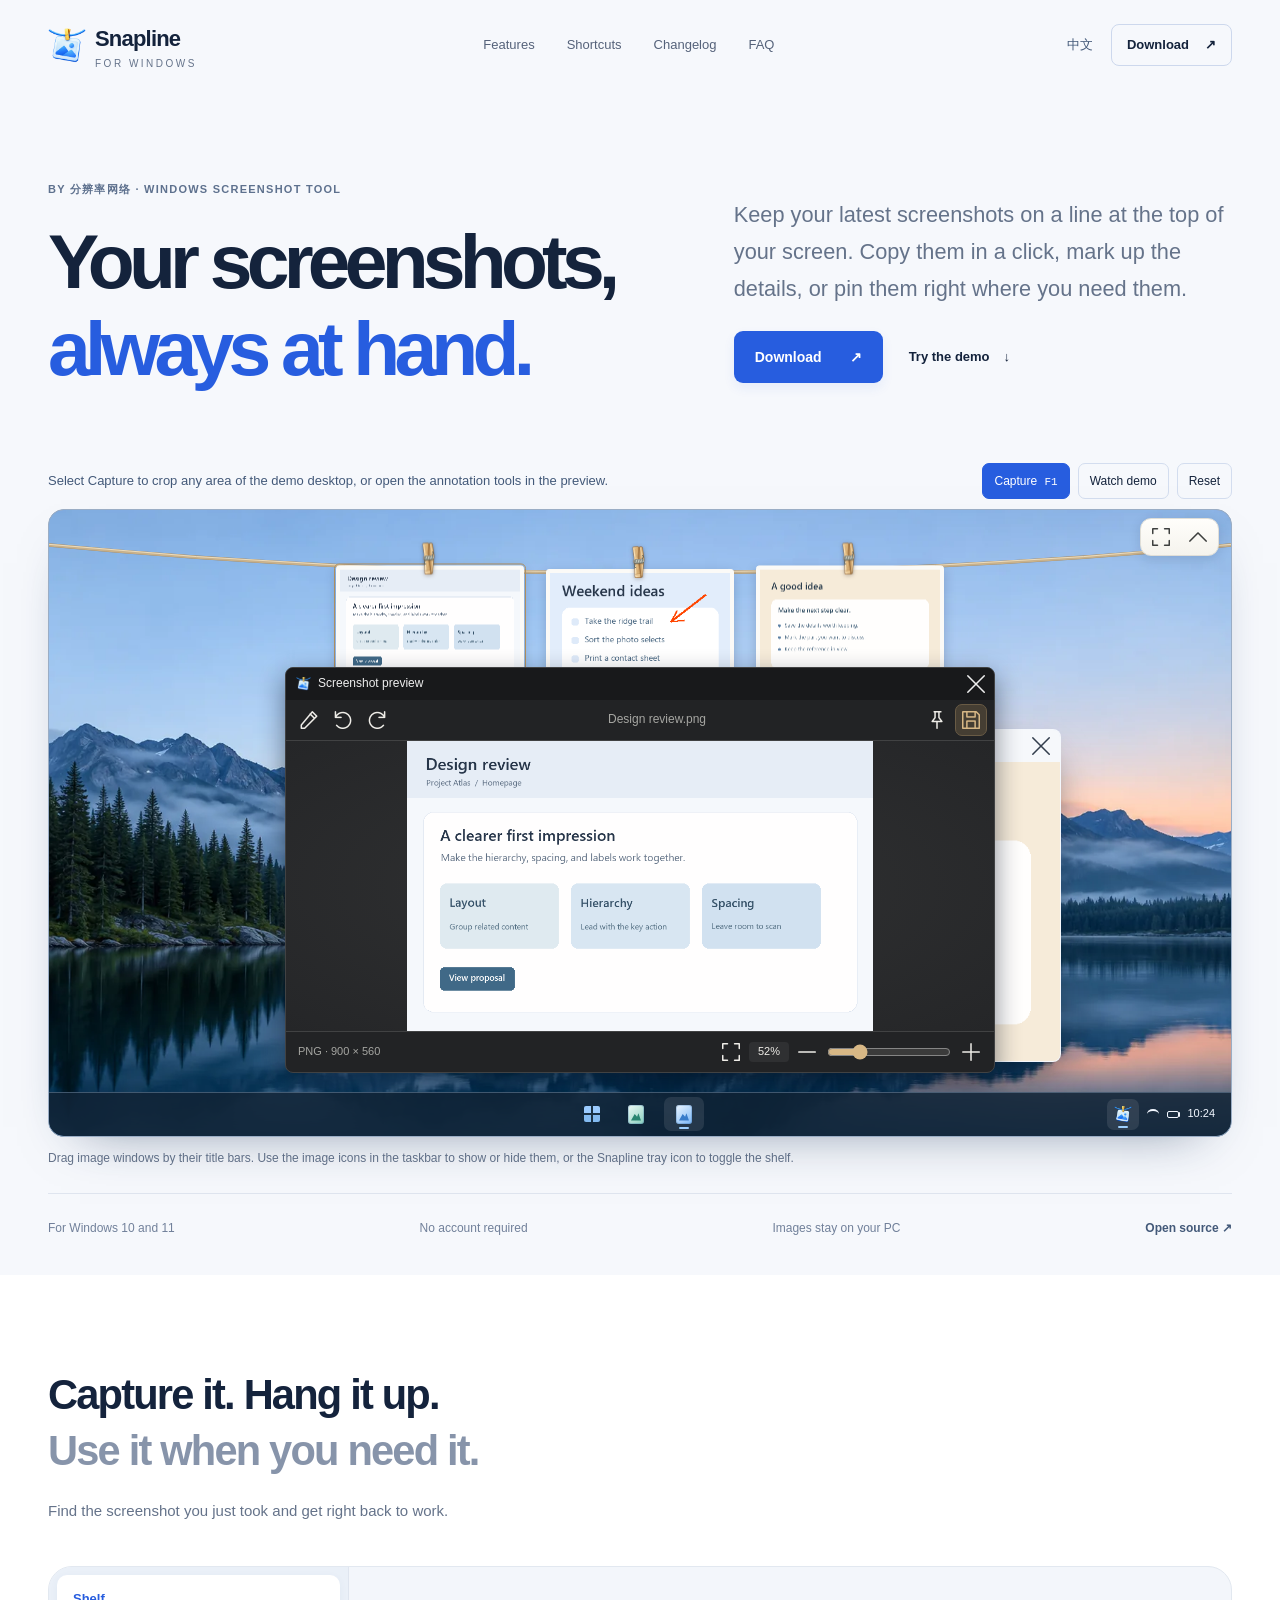
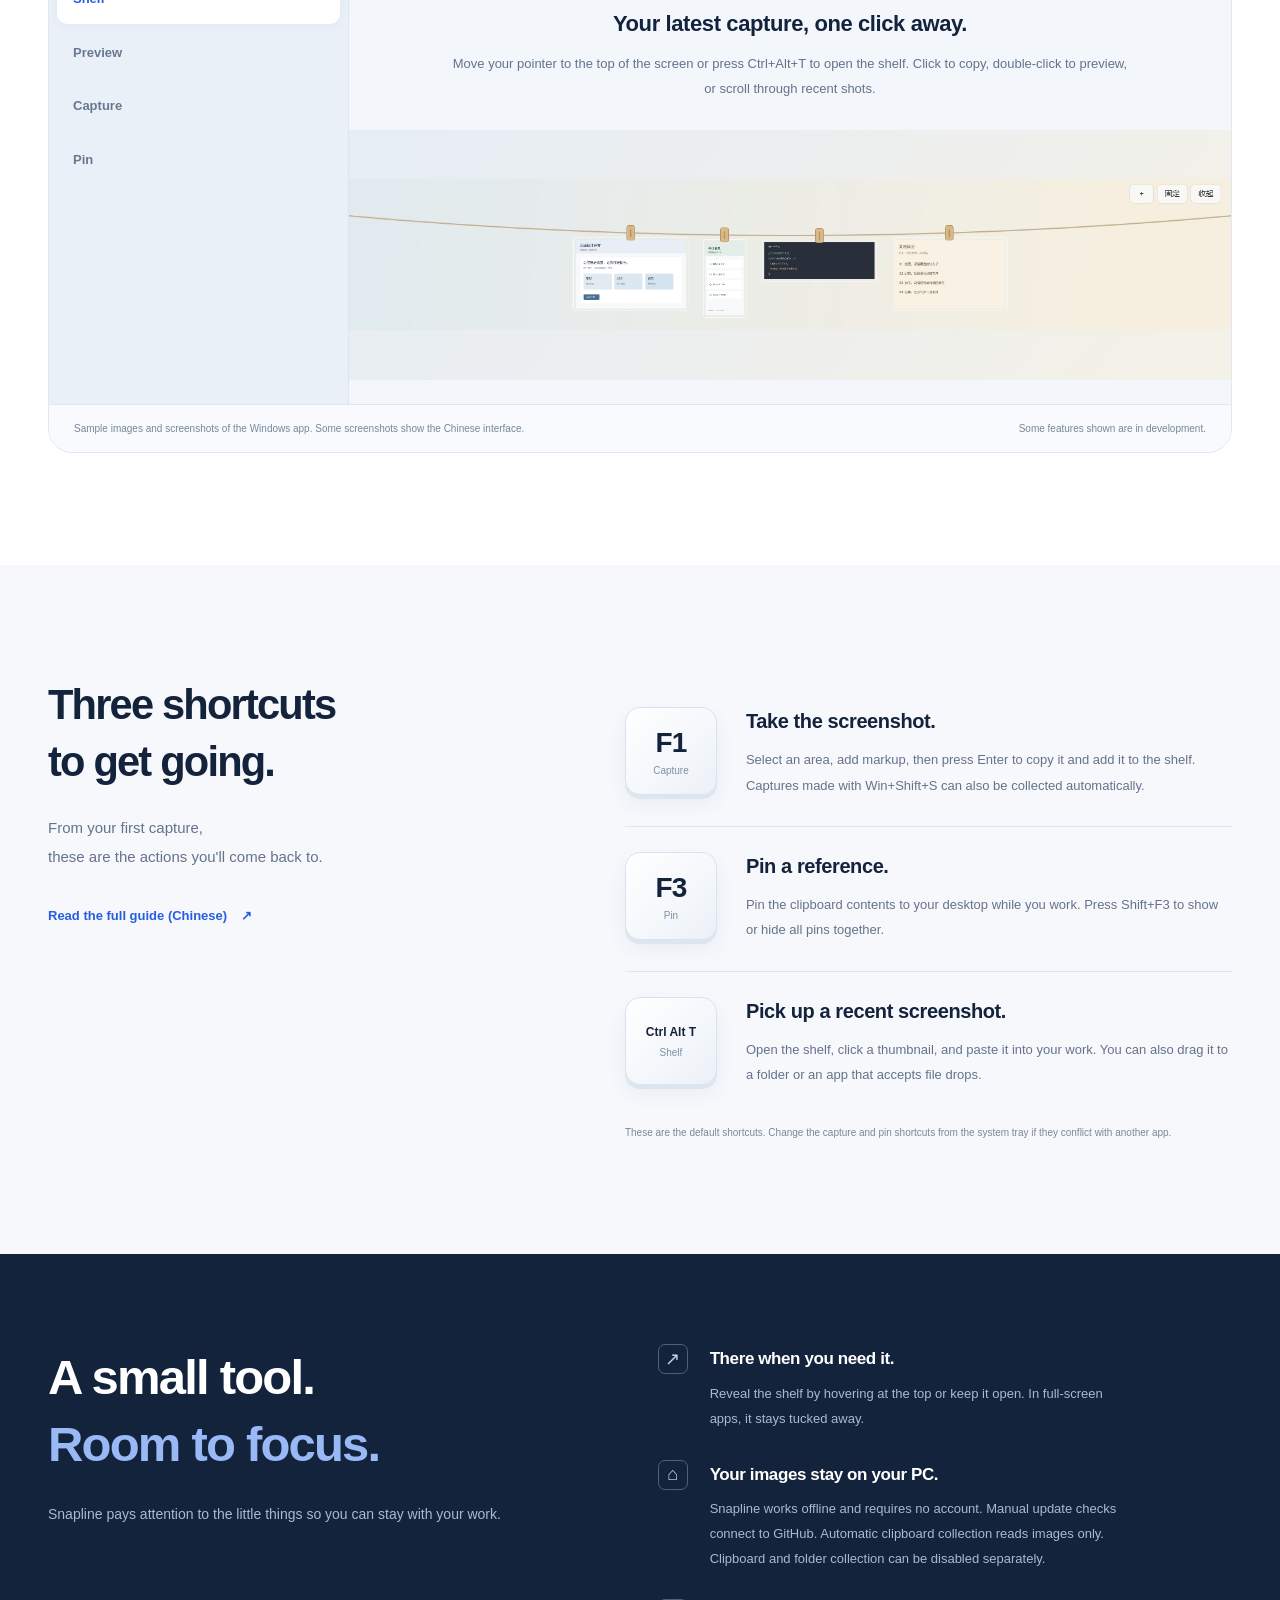
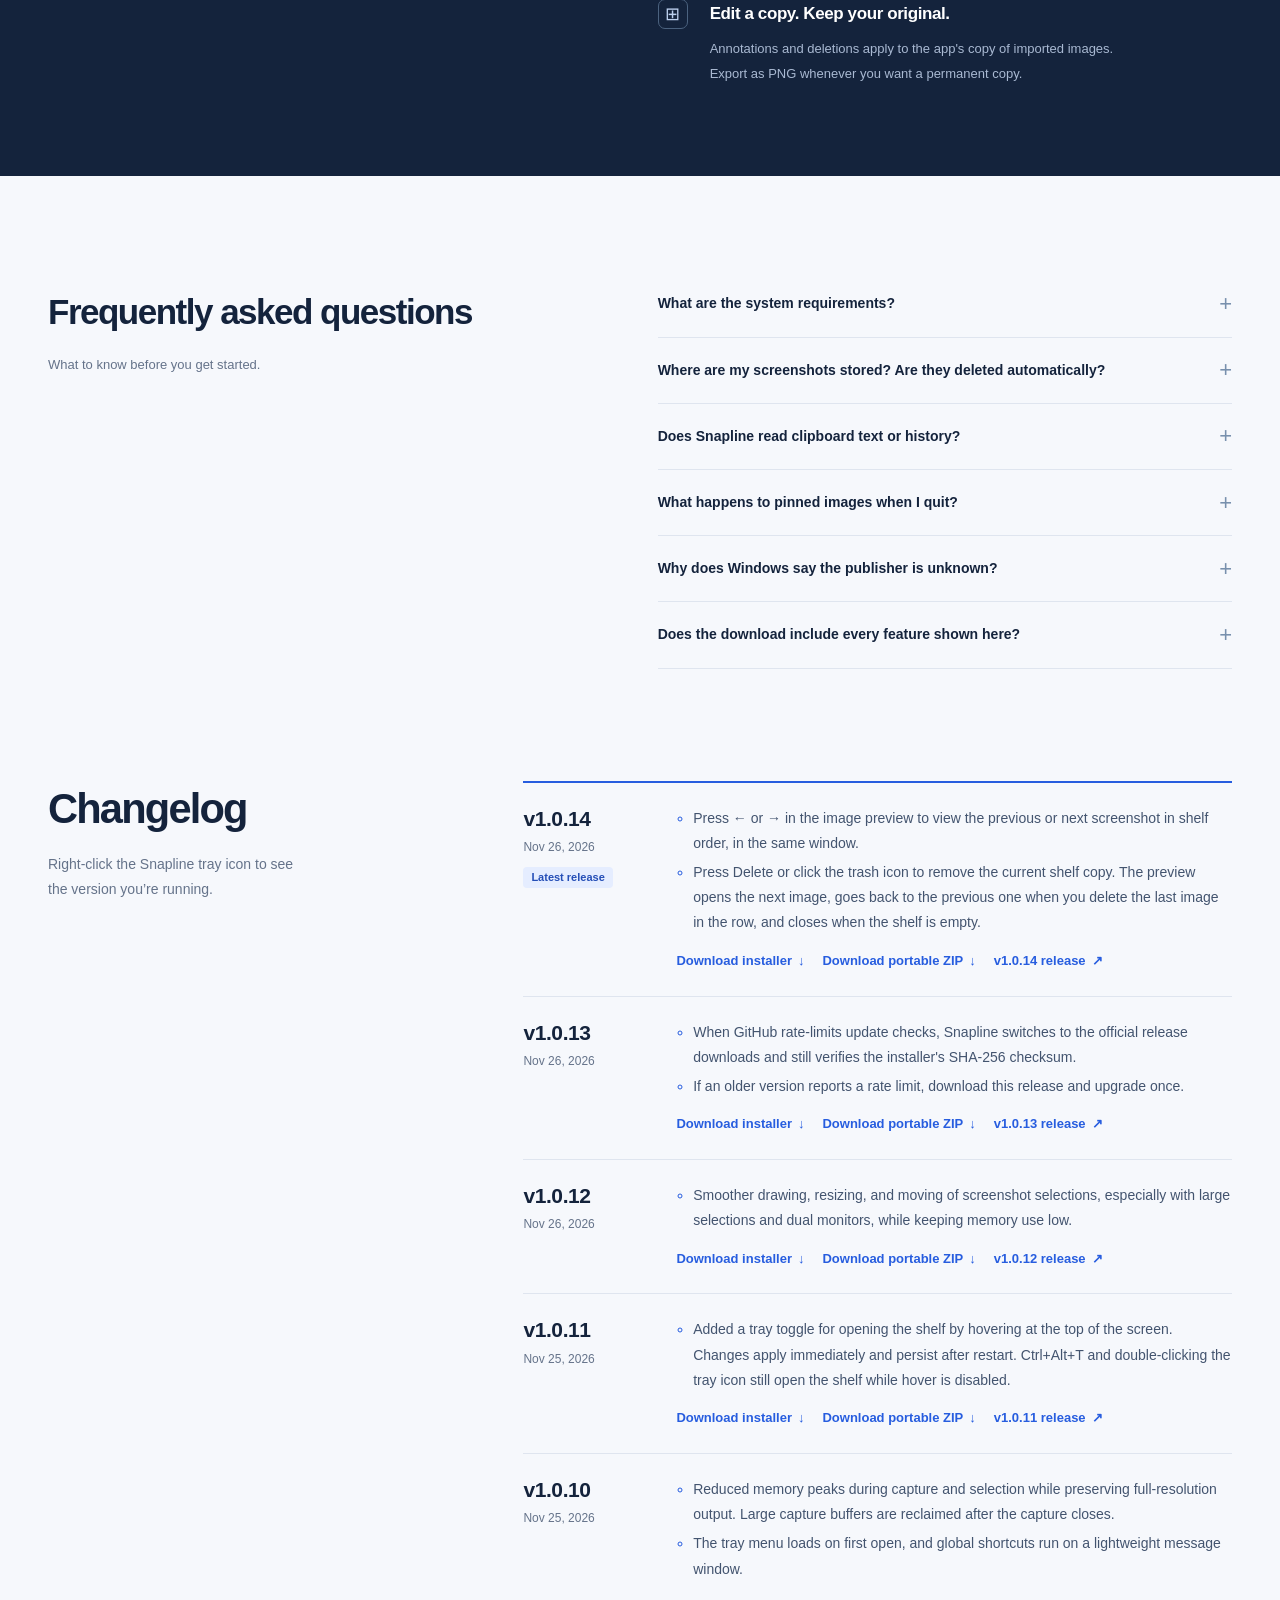
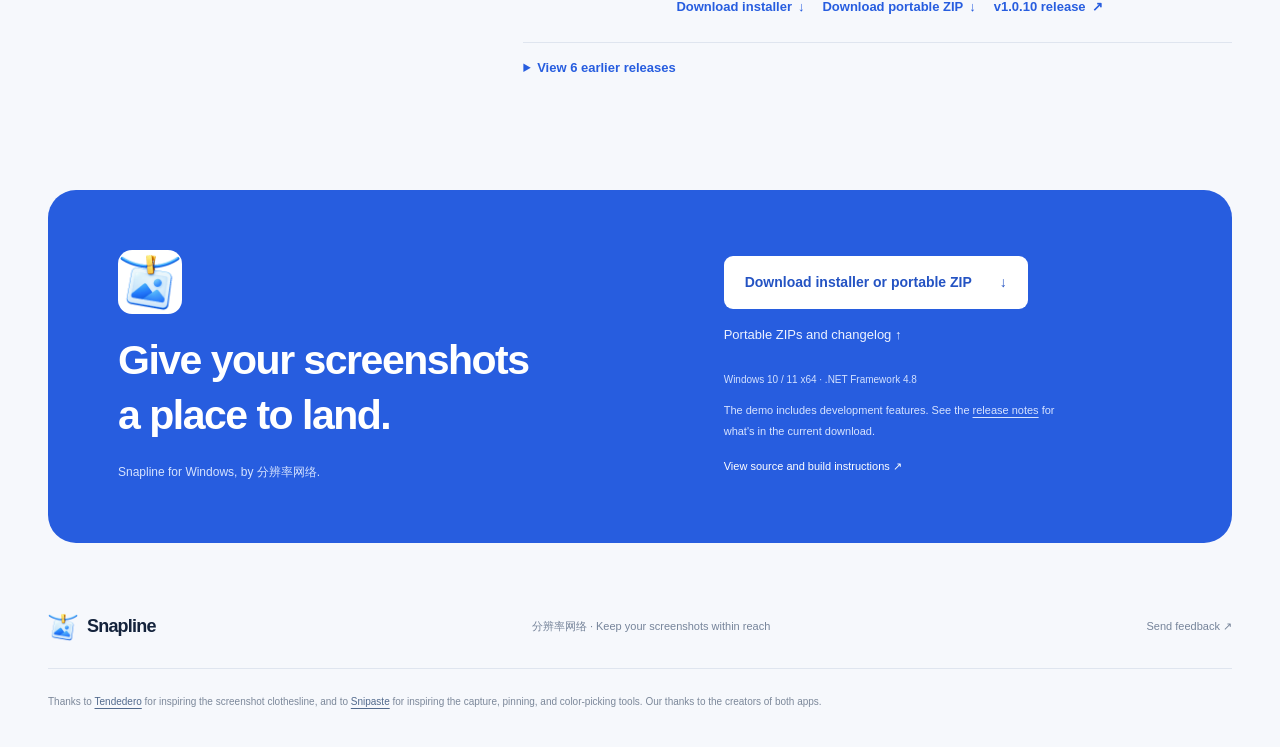
==== commit 630a6db9: "feat: 发布 Snapline 1.1.0 纯截图版和文字识别版" ====
--- a/docs/en/index.html
+++ b/docs/en/index.html
@@ -413,8 +413,10 @@
       <div class="download-card reveal">
         <div class="download-copy"><img src="../images/app.ico" width="64" height="64" alt="" loading="lazy"><h2 id="download-title">Give your screenshots<br>a place to land.</h2><p>Snapline for Windows, by <span lang="zh-CN">分辨率网络</span>.</p></div>
         <div class="download-options">
+          <!-- downloads:start -->
           <a class="button light-button" href="https://github.com/super-eggs/snapline-windows/releases/latest">Download installer or portable ZIP <span aria-hidden="true">↓</span></a>
-          <a class="portable-link" href="#changelog">View changelog <span aria-hidden="true">↑</span></a>
+          <!-- downloads:end -->
+          <a class="portable-link" href="#changelog">Portable ZIPs and changelog <span aria-hidden="true">↑</span></a>
           <p class="download-system">Windows 10 / 11 x64 · .NET Framework 4.8</p>
           <p class="release-note">The demo includes development features. See the <a href="https://github.com/super-eggs/snapline-windows/releases/latest" target="_blank" rel="noopener noreferrer">release notes</a> for what's in the current download.</p>
           <a class="source-link" href="https://github.com/super-eggs/snapline-windows" target="_blank" rel="noopener noreferrer">View source and build instructions <span aria-hidden="true">↗</span></a>
--- a/docs/style.css
+++ b/docs/style.css
@@ -146,6 +146,7 @@
 .download-copy h2 { font-size: 41px; letter-spacing: -1.5px; }
 .download-copy > p { color: #d6e3ff; font-size: 12px; margin-top: 18px; }
 .download-options { display: flex; flex-direction: column; align-items: flex-start; }
+.download-choices { display: grid; gap: 8px; }
 .light-button { background: #fff; color: #2453c3; min-width: 238px; justify-content: space-between; }
 .light-button:hover { background: #e7efff; transform: translateY(-2px); }
 .portable-link { font-size: 13px; margin-top: 15px; color: #edf2ff; }
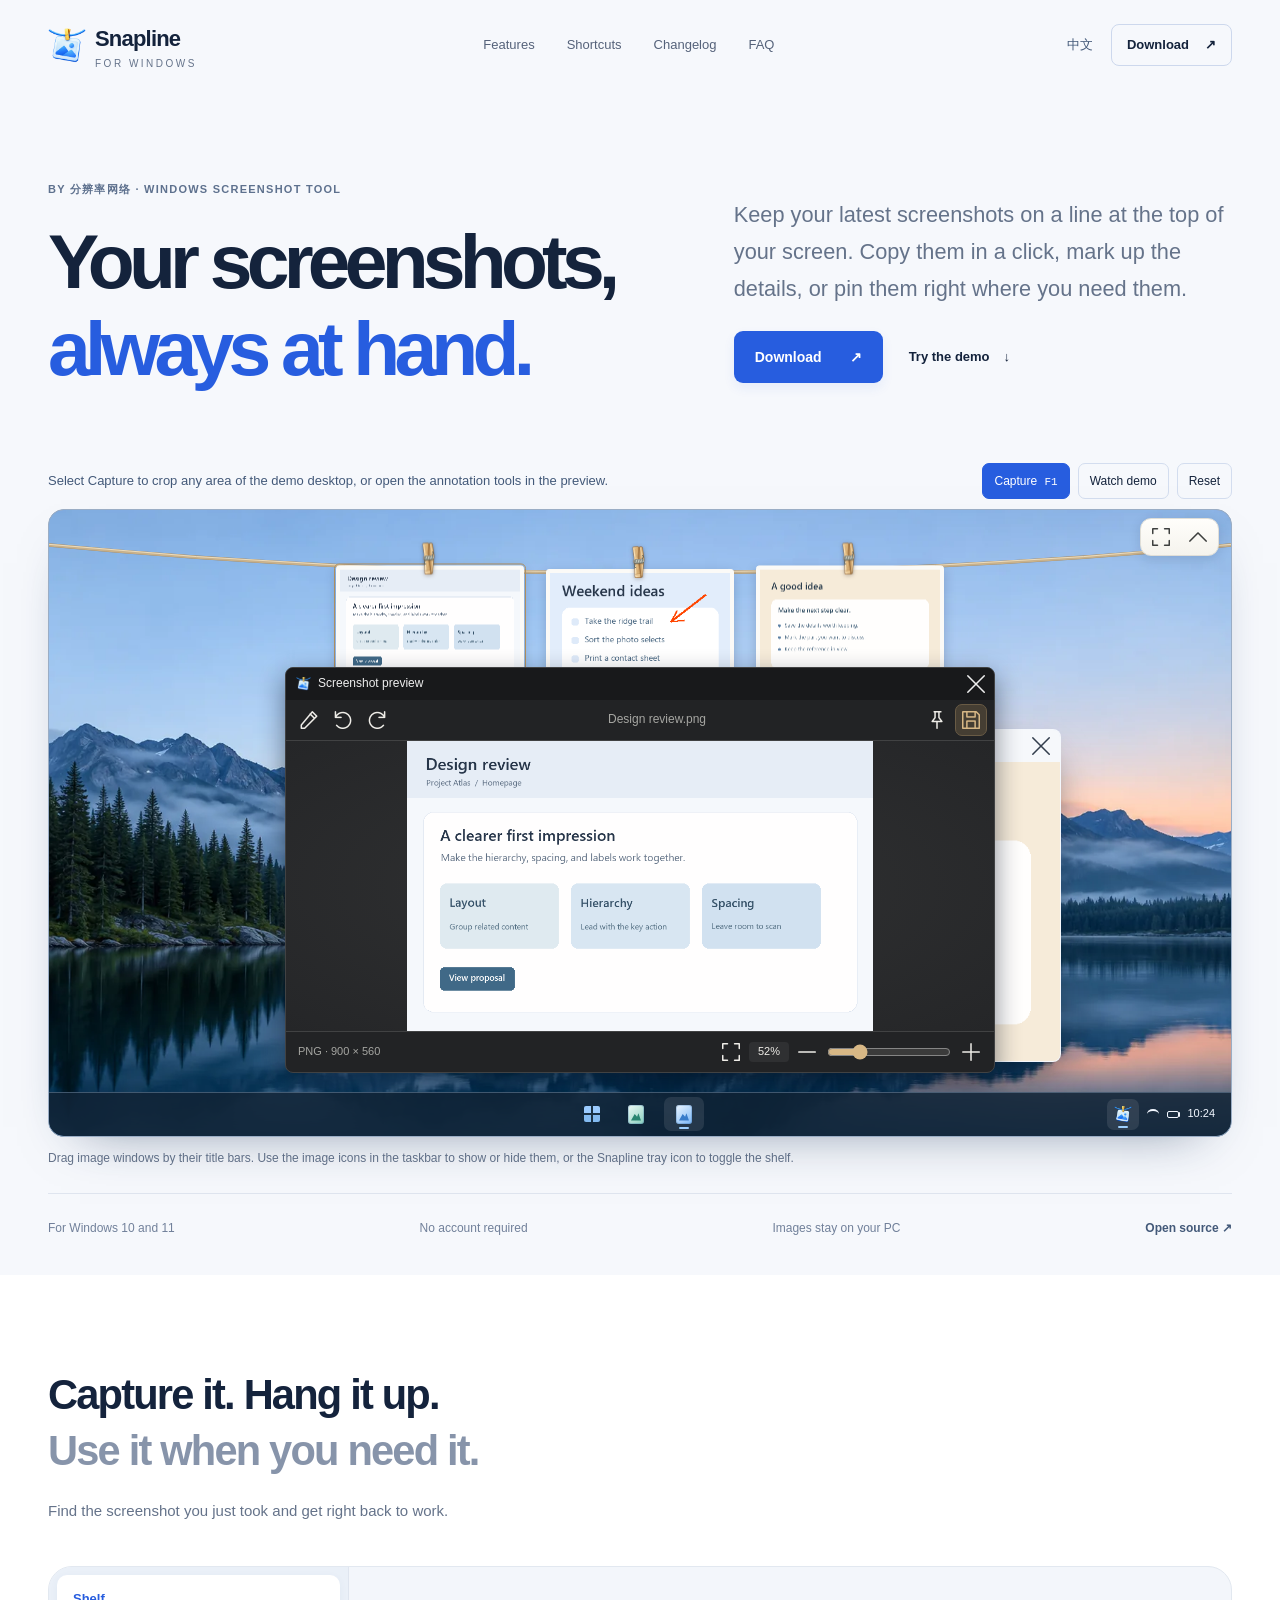
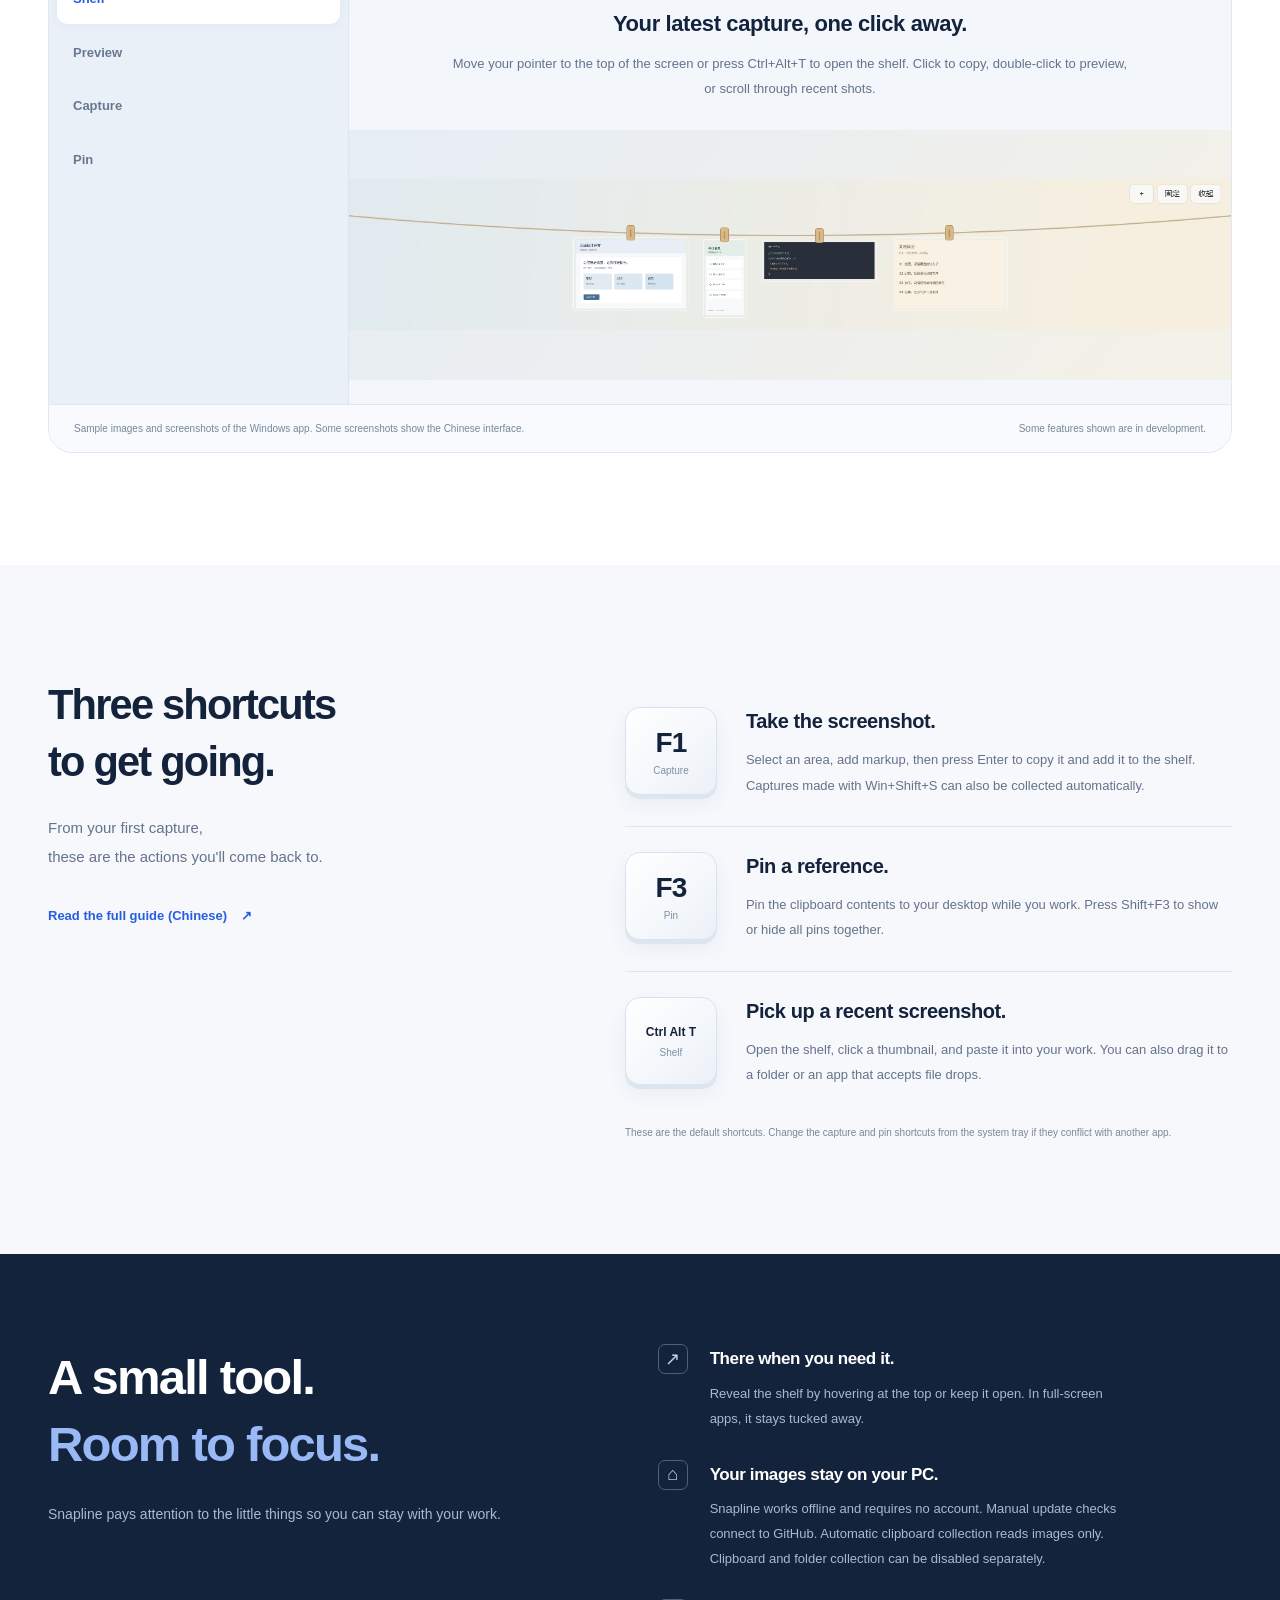
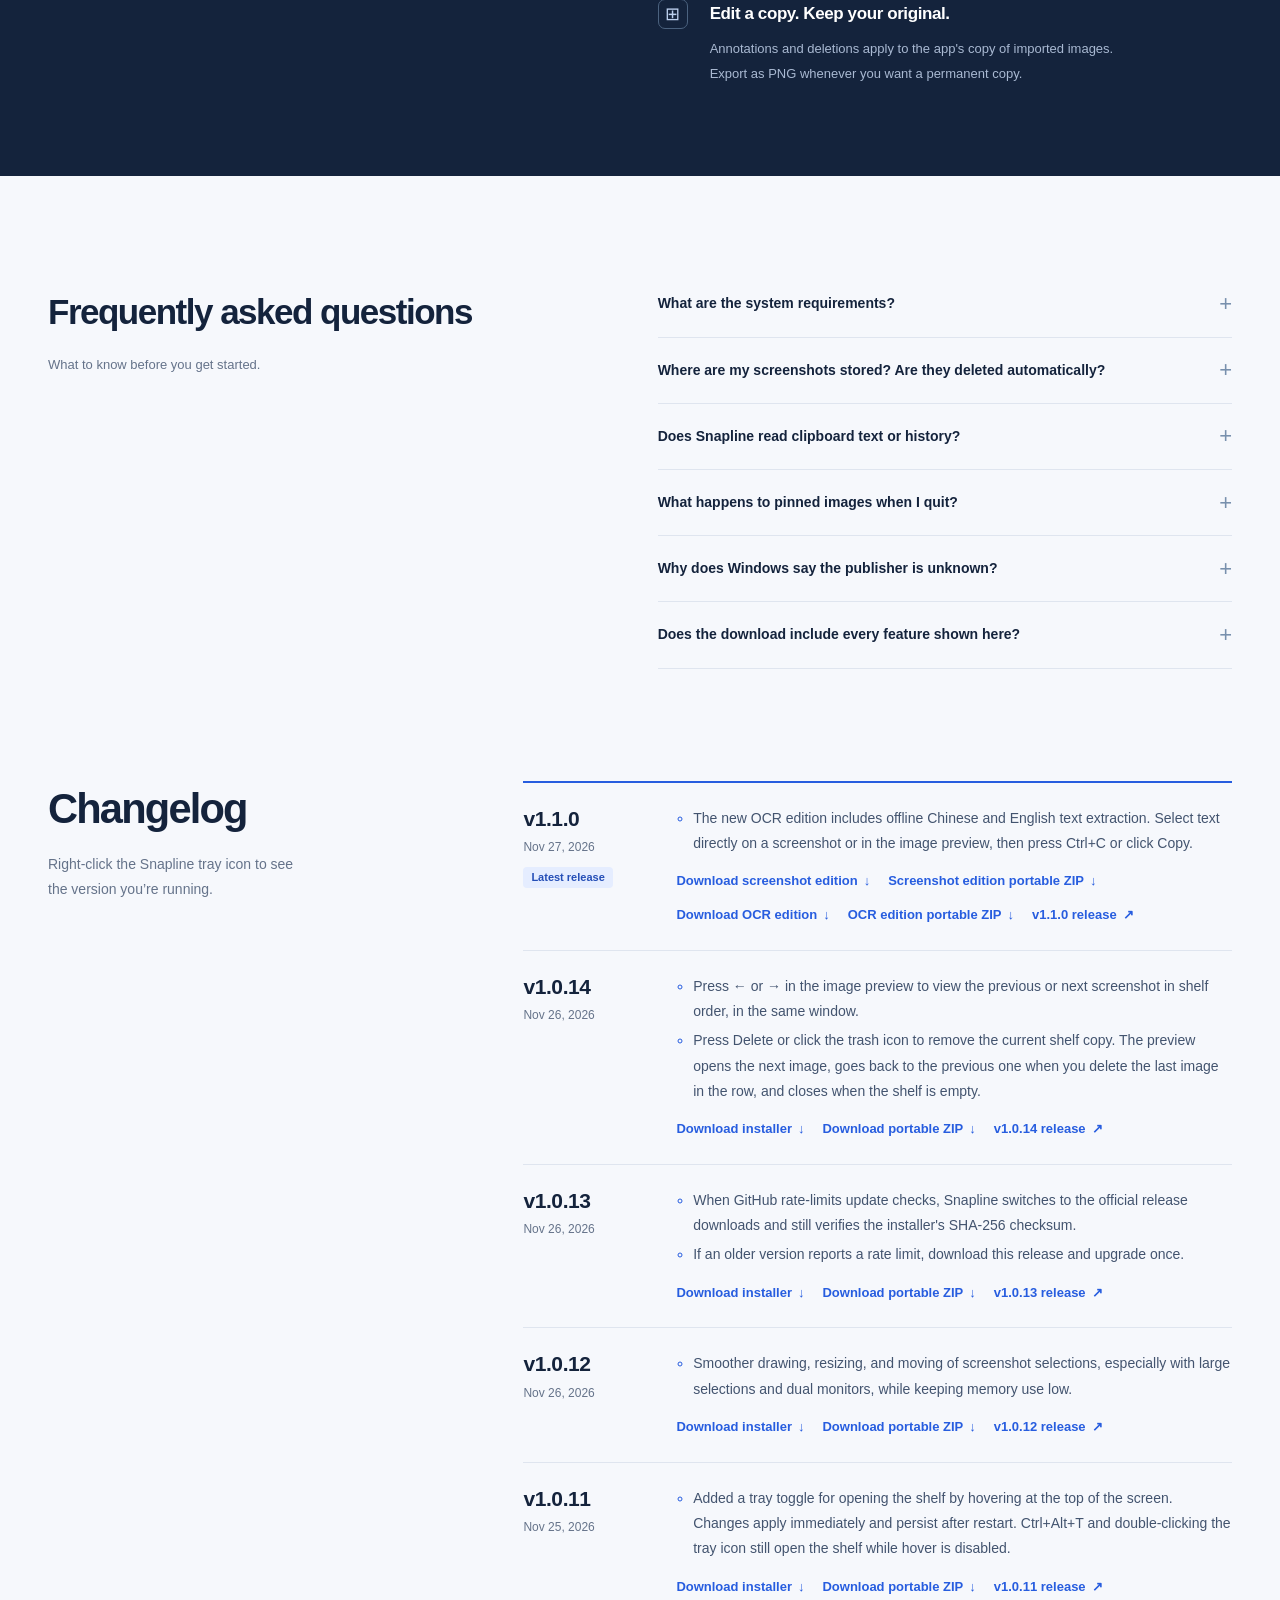
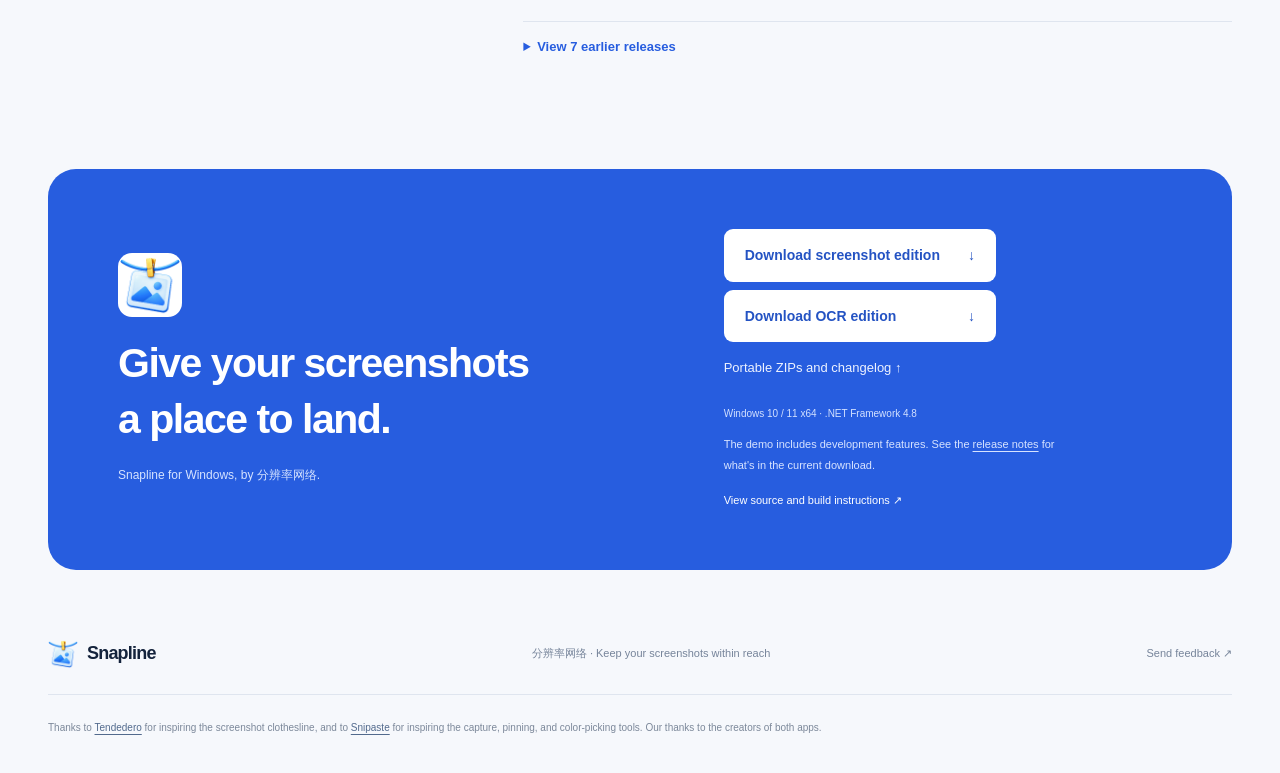
==== commit 83b7323a: "docs: 同步官网更新日志" ====
--- a/docs/en/index.html
+++ b/docs/en/index.html
@@ -223,8 +223,25 @@
         <ol class="changelog-entries" role="list">
           <li class="changelog-entry">
             <div class="changelog-version">
+              <h3>v1.1.0</h3><time datetime="2026-11-27">Nov 27, 2026</time>
+              <span class="changelog-latest">Latest release</span>
+            </div>
+            <div class="changelog-content">
+              <ul class="changelog-notes">
+                <li>The new OCR edition includes offline Chinese and English text extraction. Select text directly on a screenshot or in the image preview, then press Ctrl+C or click Copy.</li>
+              </ul>
+              <div class="changelog-links">
+                <a href="https://github.com/super-eggs/snapline-windows/releases/download/v1.1.0/Snapline-Setup-1.1.0-x64.exe">Download screenshot edition <span aria-hidden="true">↓</span></a>
+                <a href="https://github.com/super-eggs/snapline-windows/releases/download/v1.1.0/Snapline-Portable-1.1.0-x64.zip">Screenshot edition portable ZIP <span aria-hidden="true">↓</span></a>
+                <a href="https://github.com/super-eggs/snapline-windows/releases/download/v1.1.0/Snapline-OCR-Setup-1.1.0-x64.exe">Download OCR edition <span aria-hidden="true">↓</span></a>
+                <a href="https://github.com/super-eggs/snapline-windows/releases/download/v1.1.0/Snapline-OCR-Portable-1.1.0-x64.zip">OCR edition portable ZIP <span aria-hidden="true">↓</span></a>
+                <a href="https://github.com/super-eggs/snapline-windows/releases/tag/v1.1.0">v1.1.0 release <span aria-hidden="true">↗</span></a>
+              </div>
+            </div>
+          </li>
+          <li class="changelog-entry">
+            <div class="changelog-version">
               <h3>v1.0.14</h3><time datetime="2026-11-26">Nov 26, 2026</time>
-              <span class="changelog-latest">Latest release</span>
             </div>
             <div class="changelog-content">
               <ul class="changelog-notes">
@@ -284,26 +301,26 @@
               </div>
             </div>
           </li>
-          <li class="changelog-entry">
-            <div class="changelog-version">
-              <h3>v1.0.10</h3><time datetime="2026-11-25">Nov 25, 2026</time>
-            </div>
-            <div class="changelog-content">
-              <ul class="changelog-notes">
-                <li>Reduced memory peaks during capture and selection while preserving full-resolution output. Large capture buffers are reclaimed after the capture closes.</li>
-                <li>The tray menu loads on first open, and global shortcuts run on a lightweight message window.</li>
-              </ul>
-              <div class="changelog-links">
-                <a href="https://github.com/super-eggs/snapline-windows/releases/download/v1.0.10/Snapline-Setup-1.0.10-x64.exe">Download installer <span aria-hidden="true">↓</span></a>
-                <a href="https://github.com/super-eggs/snapline-windows/releases/download/v1.0.10/Snapline-Portable-1.0.10-x64.zip">Download portable ZIP <span aria-hidden="true">↓</span></a>
-                <a href="https://github.com/super-eggs/snapline-windows/releases/tag/v1.0.10">v1.0.10 release <span aria-hidden="true">↗</span></a>
-              </div>
-            </div>
-          </li>
         </ol>
         <details class="changelog-older">
-          <summary>View 6 earlier releases</summary>
+          <summary>View 7 earlier releases</summary>
           <ol class="changelog-entries" role="list" start="6">
+            <li class="changelog-entry">
+              <div class="changelog-version">
+                <h3>v1.0.10</h3><time datetime="2026-11-25">Nov 25, 2026</time>
+              </div>
+              <div class="changelog-content">
+                <ul class="changelog-notes">
+                  <li>Reduced memory peaks during capture and selection while preserving full-resolution output. Large capture buffers are reclaimed after the capture closes.</li>
+                  <li>The tray menu loads on first open, and global shortcuts run on a lightweight message window.</li>
+                </ul>
+                <div class="changelog-links">
+                  <a href="https://github.com/super-eggs/snapline-windows/releases/download/v1.0.10/Snapline-Setup-1.0.10-x64.exe">Download installer <span aria-hidden="true">↓</span></a>
+                  <a href="https://github.com/super-eggs/snapline-windows/releases/download/v1.0.10/Snapline-Portable-1.0.10-x64.zip">Download portable ZIP <span aria-hidden="true">↓</span></a>
+                  <a href="https://github.com/super-eggs/snapline-windows/releases/tag/v1.0.10">v1.0.10 release <span aria-hidden="true">↗</span></a>
+                </div>
+              </div>
+            </li>
             <li class="changelog-entry">
               <div class="changelog-version">
                 <h3>v1.0.9</h3><time datetime="2026-11-24">Nov 24, 2026</time>
@@ -414,7 +431,10 @@
         <div class="download-copy"><img src="../images/app.ico" width="64" height="64" alt="" loading="lazy"><h2 id="download-title">Give your screenshots<br>a place to land.</h2><p>Snapline for Windows, by <span lang="zh-CN">分辨率网络</span>.</p></div>
         <div class="download-options">
           <!-- downloads:start -->
-          <a class="button light-button" href="https://github.com/super-eggs/snapline-windows/releases/latest">Download installer or portable ZIP <span aria-hidden="true">↓</span></a>
+          <div class="download-choices">
+            <a class="button light-button" href="https://github.com/super-eggs/snapline-windows/releases/download/v1.1.0/Snapline-Setup-1.1.0-x64.exe">Download screenshot edition <span aria-hidden="true">↓</span></a>
+            <a class="button light-button" href="https://github.com/super-eggs/snapline-windows/releases/download/v1.1.0/Snapline-OCR-Setup-1.1.0-x64.exe">Download OCR edition <span aria-hidden="true">↓</span></a>
+          </div>
           <!-- downloads:end -->
           <a class="portable-link" href="#changelog">Portable ZIPs and changelog <span aria-hidden="true">↑</span></a>
           <p class="download-system">Windows 10 / 11 x64 · .NET Framework 4.8</p>
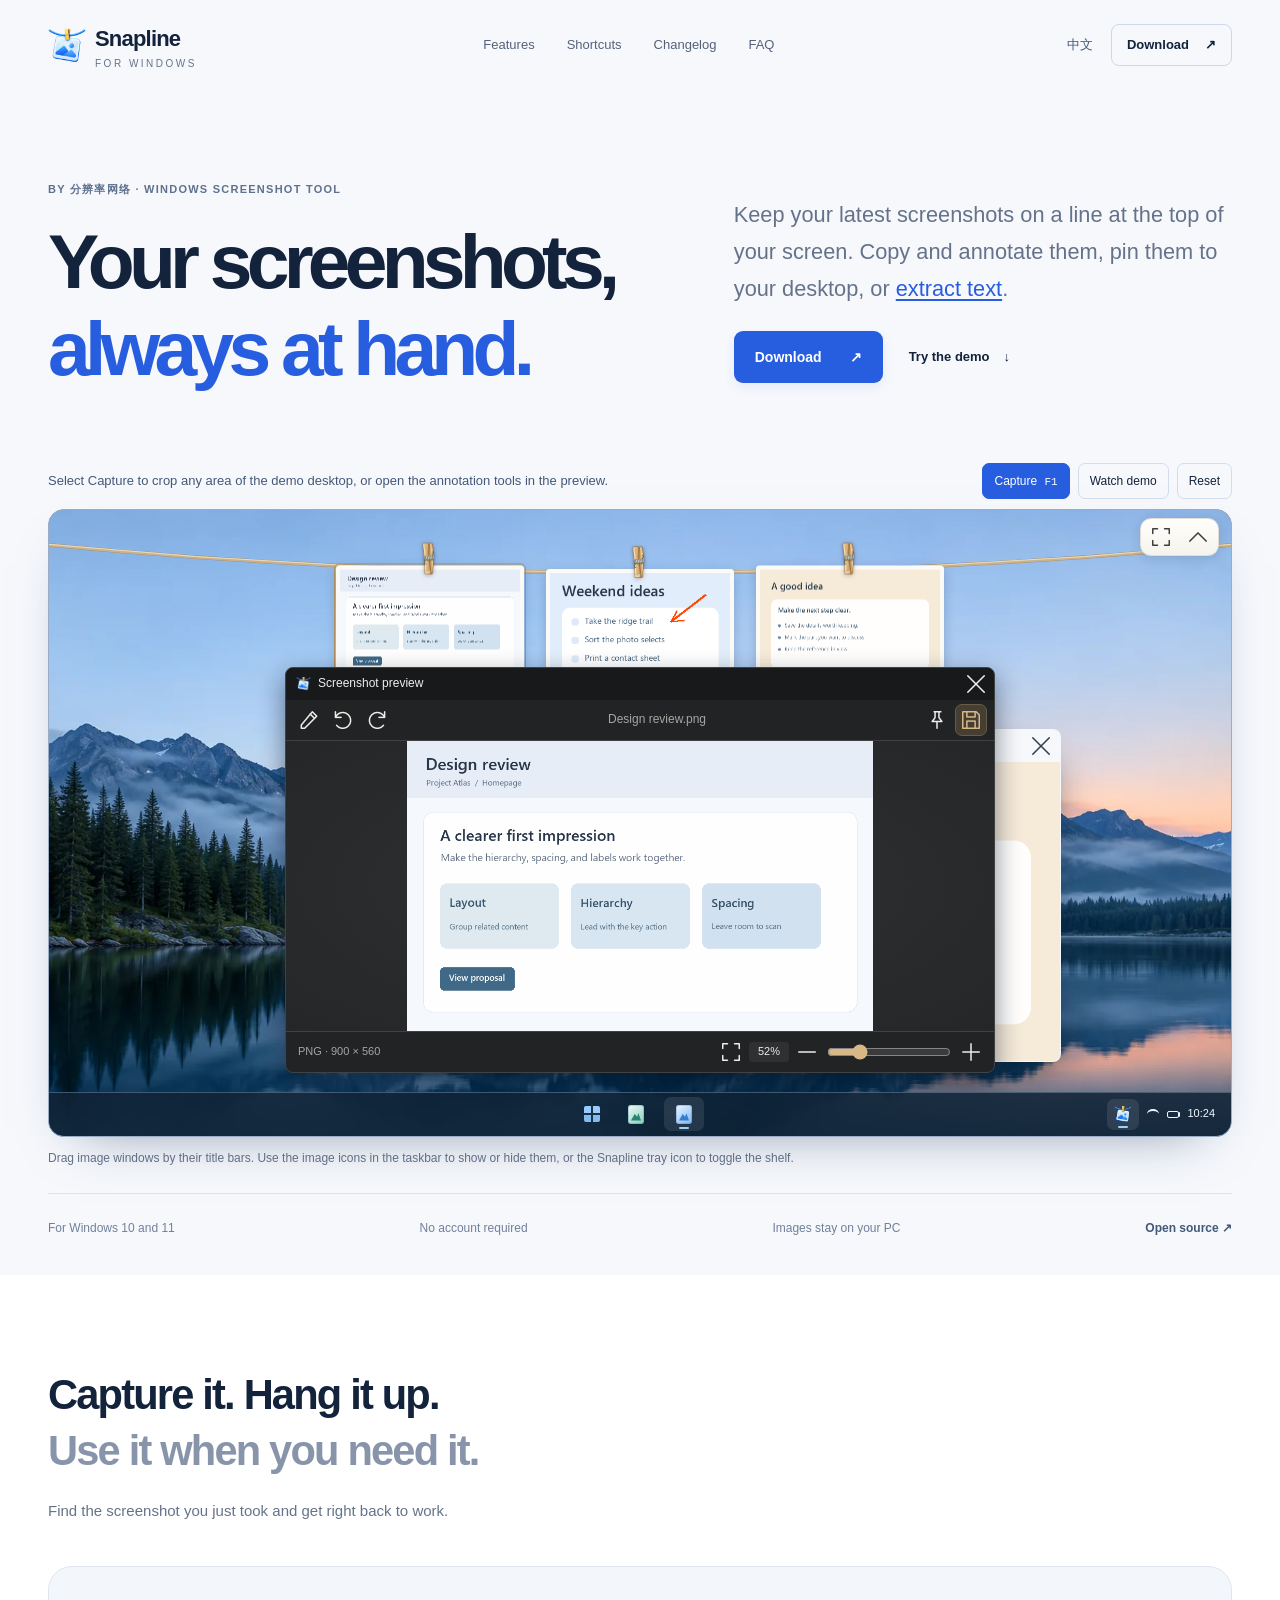
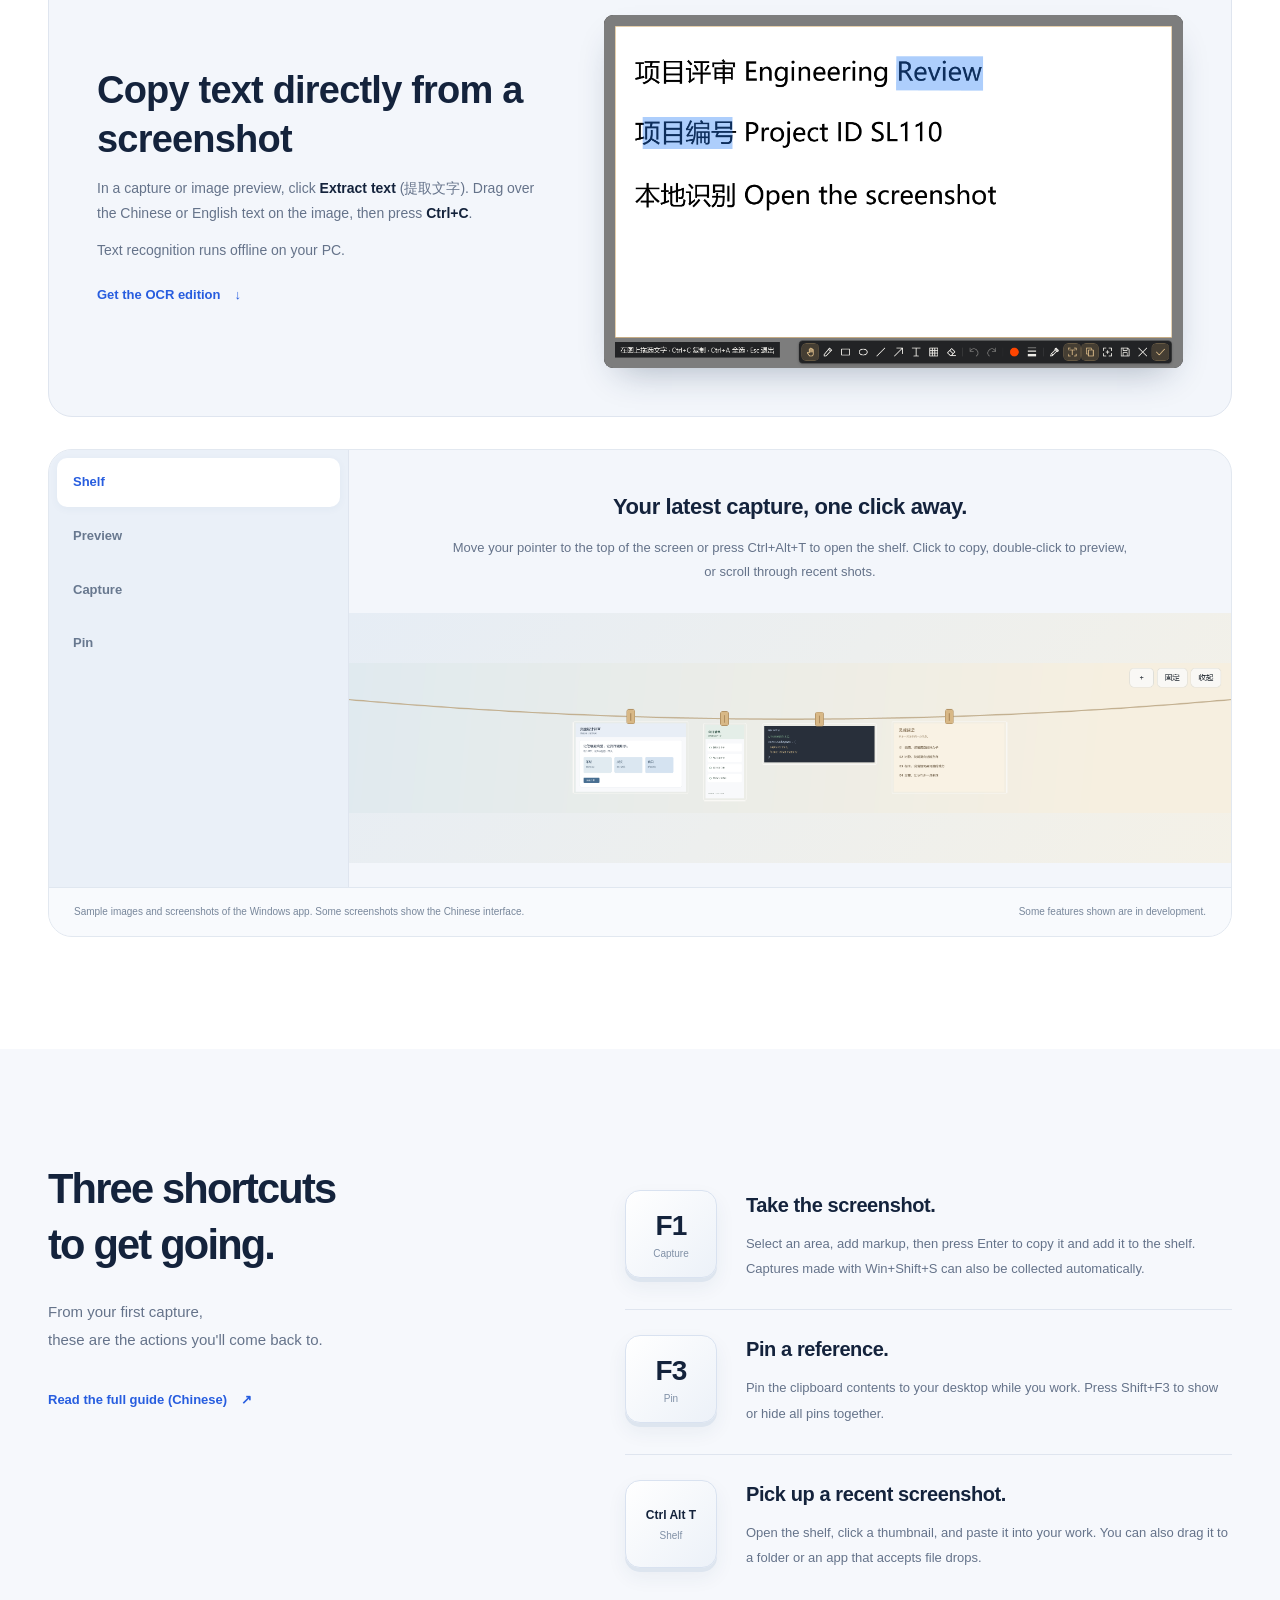
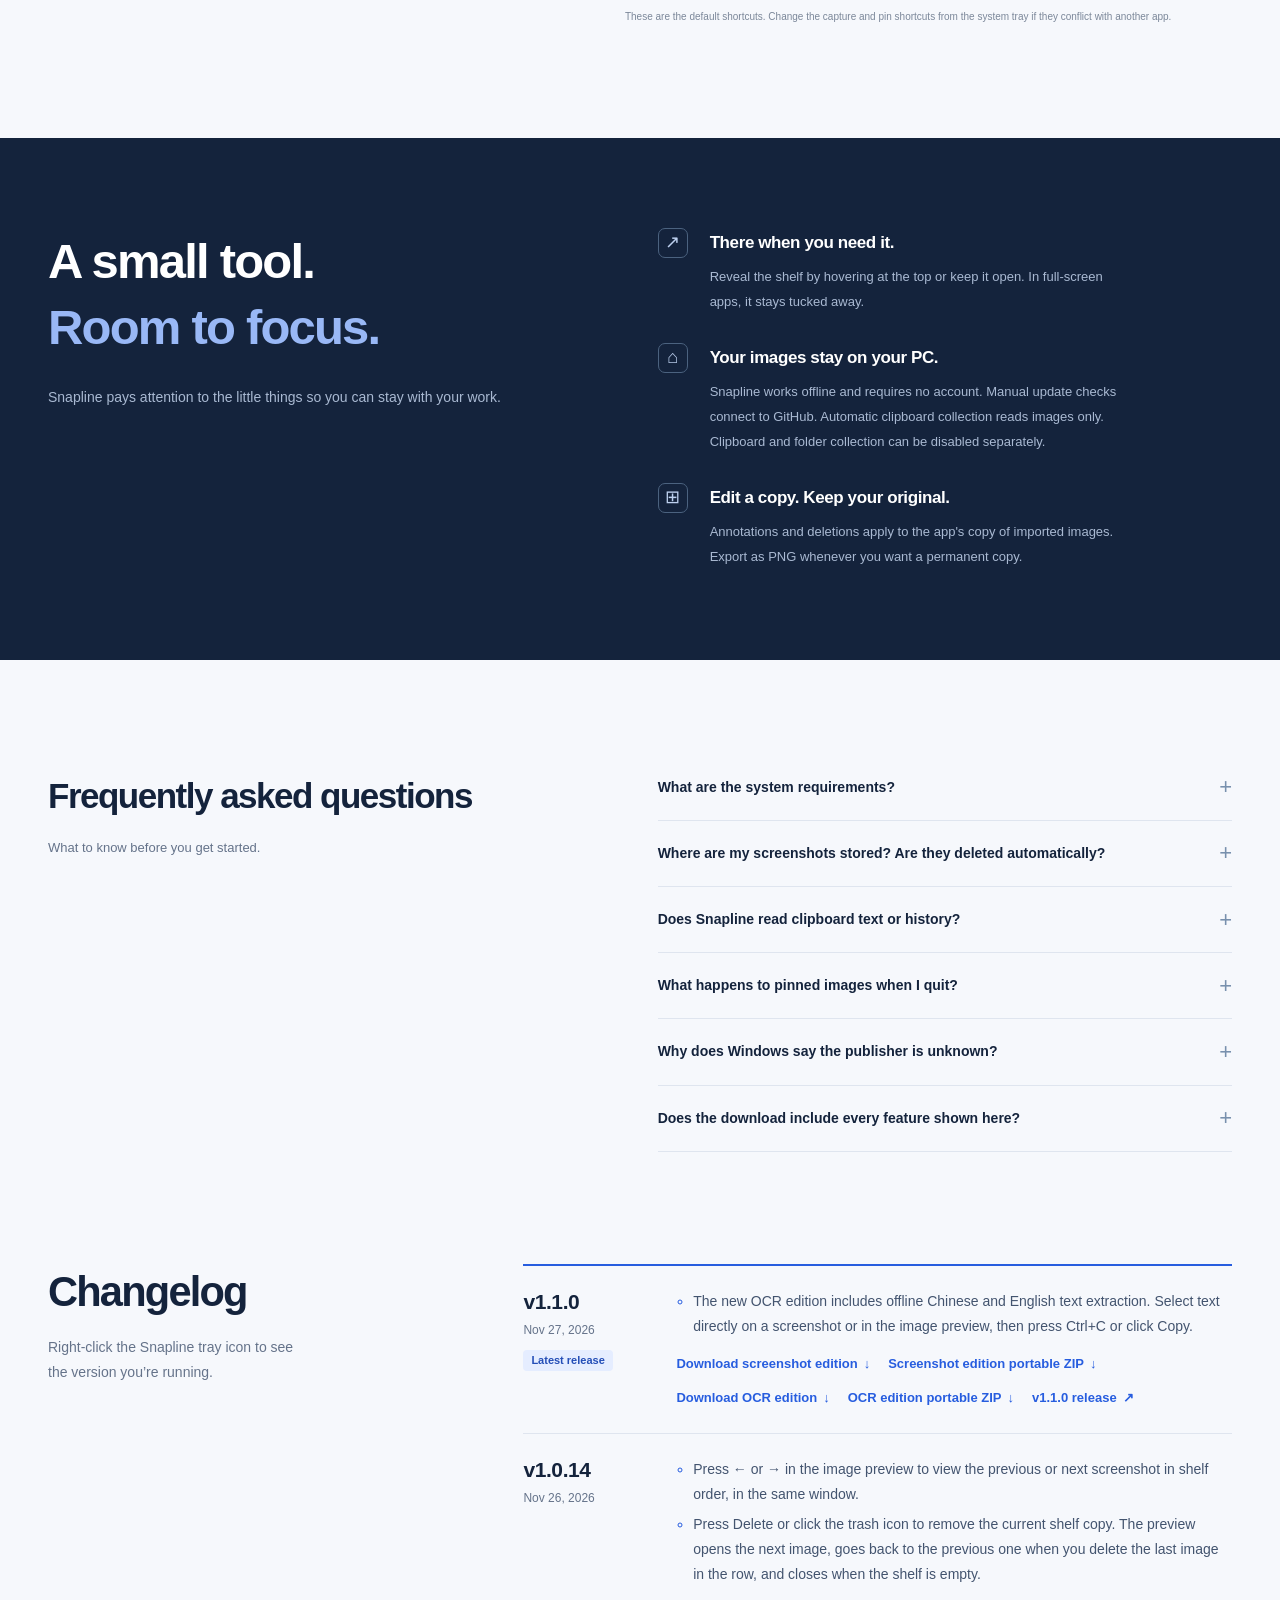
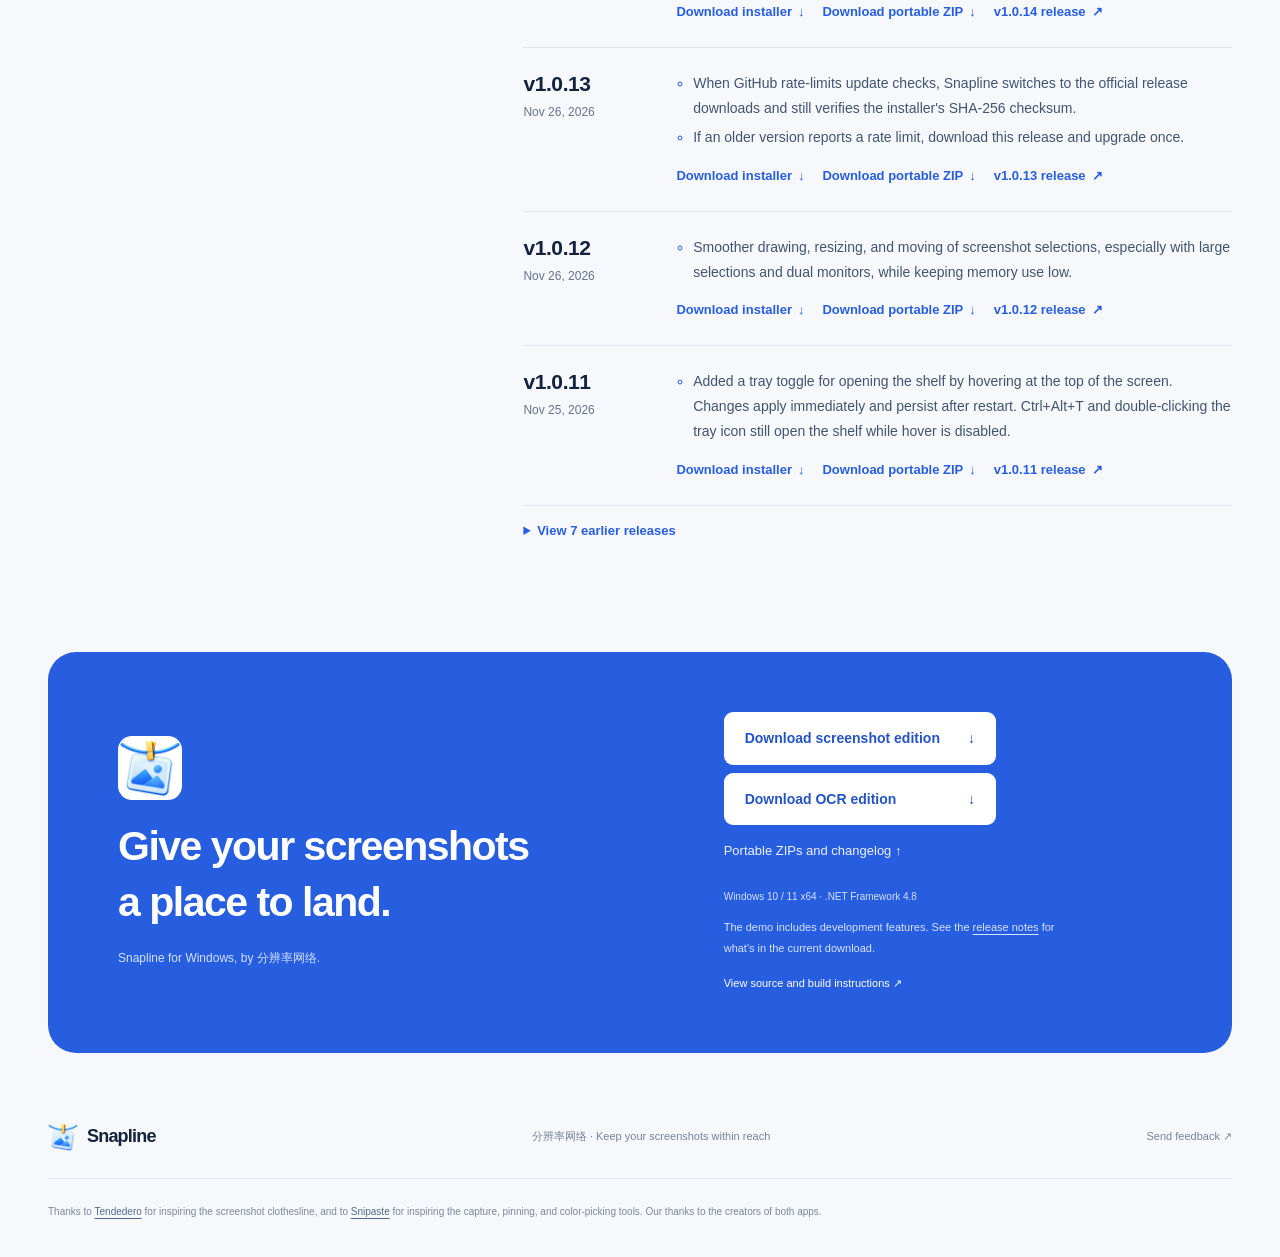
==== commit ab0c949c: "docs: 在官网展示原图离线文字识别" ====
--- a/docs/en/index.html
+++ b/docs/en/index.html
@@ -4,7 +4,7 @@
   <meta charset="utf-8">
   <meta name="viewport" content="width=device-width, initial-scale=1">
   <meta name="theme-color" content="#f6f8fc">
-  <meta name="description" content="Snapline is a Windows screenshot tool. Keep recent captures at the top of your screen, then copy, preview, annotate, or pin them. Works offline with no account needed.">
+  <meta name="description" content="Snapline is a Windows screenshot tool for collecting, annotating, and pinning captures. The OCR edition extracts Chinese and English text directly from screenshots offline.">
   <meta property="og:title" content="Snapline · Keep your screenshots within reach">
   <meta property="og:description" content="Capture, hang, and reuse your screenshots with Snapline for Windows.">
   <meta property="og:type" content="website">
@@ -41,7 +41,7 @@
         <h1 id="hero-title">Your screenshots,<br><span>always at hand.</span></h1>
       </div>
       <div class="hero-details">
-        <p class="hero-description">Keep your latest screenshots on a line at the top of your screen. Copy them in a click, mark up the details, or pin them right where you need them.</p>
+        <p class="hero-description">Keep your latest screenshots on a line at the top of your screen. Copy and annotate them, pin them to your desktop, or <a href="#ocr">extract text</a>.</p>
         <div class="hero-actions"><a class="button primary" href="#download">Download <span aria-hidden="true">↗</span></a><a class="text-link" href="#try">Try the demo <span aria-hidden="true">↓</span></a></div>
       </div>
     </section>
@@ -156,6 +156,15 @@
     <section class="showcase-section section-space" id="features" aria-labelledby="features-title">
       <div class="container">
         <div class="section-heading reveal"><h2 id="features-title">Capture it. Hang it up.<br><span class="muted-heading">Use it when you need it.</span></h2><p>Find the screenshot you just took and get right back to work.</p></div>
+        <article class="ocr-feature reveal" id="ocr" aria-labelledby="ocr-title">
+          <div class="ocr-copy">
+            <h3 id="ocr-title">Copy text directly from a screenshot</h3>
+            <p>In a capture or image preview, click <strong>Extract text</strong> (<span lang="zh-CN">提取文字</span>). Drag over the Chinese or English text on the image, then press <kbd>Ctrl+C</kbd>.</p>
+            <p>Text recognition runs offline on your PC.</p>
+            <a class="text-link" href="#download">Get the OCR edition <span aria-hidden="true">↓</span></a>
+          </div>
+          <button class="screenshot-button ocr-image" type="button" data-image="../images/07-text-recognition.png" data-title="Text selected on the original screenshot" aria-label="Enlarge the text recognition screenshot"><img src="../images/07-text-recognition.png" alt="The Snapline capture window highlights Review and the Chinese words for project ID directly on the screenshot" width="1050" height="640" loading="lazy"></button>
+        </article>
         <div class="showcase reveal">
           <div class="demo-tabs" role="tablist" aria-label="Explore Snapline features">
             <button id="tab-shelf" type="button" role="tab" aria-selected="true" aria-controls="panel-shelf" tabindex="0">Shelf</button>
--- a/docs/style.css
+++ b/docs/style.css
@@ -47,6 +47,7 @@
 .hero h1 { font-size: clamp(48px, 5vw, 70px); line-height: 1.2; letter-spacing: -3.4px; white-space: nowrap; }
 .hero h1 span { color: var(--blue); }
 .hero-description { font-size: 17px; color: var(--muted); line-height: 1.9; margin-top: 27px; }
+.hero-description a { color: var(--blue); text-decoration: underline; text-underline-offset: 3px; }
 .hero-actions { display: flex; gap: 26px; align-items: center; margin-top: 34px; }
 .button { display: inline-flex; justify-content: center; align-items: center; gap: 28px; font-size: 14px; font-weight: 600; padding: 14px 21px; border-radius: 9px; transition: transform .2s, background .2s, box-shadow .2s; white-space: nowrap; }
 .button.primary { background: var(--blue); color: white; box-shadow: 0 5px 12px #275ddf14; }
@@ -62,6 +63,13 @@
 .section-heading { max-width: 700px; margin-bottom: 42px; }
 .muted-heading { color: #8794aa; }
 .section-heading p, .questions-heading p { color: var(--muted); font-size: 15px; margin-top: 18px; }
+.ocr-feature { display: grid; grid-template-columns: minmax(0, .88fr) minmax(0, 1.12fr); align-items: center; gap: clamp(24px, 4vw, 58px); padding: clamp(20px, 3.8vw, 48px); margin-bottom: 32px; border: 1px solid var(--line); border-radius: 24px; background: #f3f6fb; }
+.ocr-copy h3 { font-size: clamp(25px, 3vw, 38px); line-height: 1.28; letter-spacing: -.8px; }
+.ocr-copy p { color: var(--muted); font-size: 14px; margin-top: 13px; }
+.ocr-copy strong, .ocr-copy kbd { color: var(--ink); font-weight: 650; }
+.ocr-copy kbd { white-space: nowrap; }
+.ocr-copy .text-link { margin-top: 10px; min-height: 44px; color: var(--blue); }
+.ocr-copy .text-link:hover { text-decoration: underline; text-underline-offset: 3px; }
 .showcase { border: 1px solid #e2e8f0; border-radius: 24px; overflow: hidden; background: #f3f6fb; }
 .demo-tabs { display: grid; grid-template-columns: repeat(4, 1fr); padding: 8px; gap: 5px; background: #eaf0f8; }
 .demo-tabs button { background: transparent; color: #68788f; border: 0; padding: 13px 8px; font-size: 13px; font-weight: 600; border-radius: 10px; transition: background .2s, color .2s, box-shadow .2s; }
@@ -73,9 +81,10 @@
 .demo-copy p { font-size: 13px; color: var(--muted); margin-top: 9px; line-height: 1.9; }
 .shelf-stage { overflow: hidden; min-height: 250px; display: flex; align-items: center; background: linear-gradient(130deg, #e6edf5, #f4f1e7); }
 .shelf-stage img { width: 100%; min-width: 850px; max-width: none; margin-inline: auto; }
-.preview-stage { display: block; margin: auto; width: 620px; max-width: calc(100% - 64px); padding: 0; border: 0; border-radius: 9px; background: #222; overflow: hidden; box-shadow: 0 16px 35px -14px #19305055; cursor: zoom-in; }
+.preview-stage, .ocr-image { display: block; padding: 0; border: 0; border-radius: 9px; background: #222; overflow: hidden; box-shadow: 0 16px 35px -14px #19305055; cursor: zoom-in; }
+.preview-stage { margin: auto; width: 620px; max-width: calc(100% - 64px); }
 .demo-panel:has(.preview-stage) { padding-bottom: 38px; }
-.preview-stage img { width: 100%; }
+.preview-stage img, .ocr-image, .ocr-image img { width: 100%; }
 .capture-stage { display: flex; align-items: center; flex-direction: column; gap: 22px; padding: 0 24px 16px; }
 .capture-example { border: 1px solid #b5c7df; box-shadow: 0 10px 25px #304e7614; }
 .capture-toolbar { width: 645px; border-radius: 7px; box-shadow: 0 8px 20px #304e761c; }
@@ -204,6 +213,7 @@
   .hero-actions .text-link { font-size: 13px; gap: 14px; }
   .essentials { flex-wrap: wrap; justify-content: flex-start; column-gap: 30px; row-gap: 12px; font-size: 11px; }
   .essentials > a { margin-left: auto; }
+  .ocr-feature { grid-template-columns: minmax(0, 1fr); }
   .workflow-section { grid-template-columns: 1fr; gap: 32px; }
   .workflow-intro > p br, .workflow-intro h2 br { display: none; }
   .workflow-intro > p { margin-block: 18px; }
@@ -257,6 +267,7 @@
   .section-heading { margin-bottom: 28px; }
   h2 { font-size: 31px; letter-spacing: -1.25px; }
   .section-heading p { font-size: 12px; margin-top: 17px; }
+  .ocr-feature { margin-bottom: 24px; border-radius: 16px; }
   .showcase { border-radius: 16px; }
   .demo-tabs { padding: 5px; gap: 2px; }
   .demo-tabs button { font-size: 10px; padding: 12px 2px; border-radius: 7px; white-space: nowrap; }
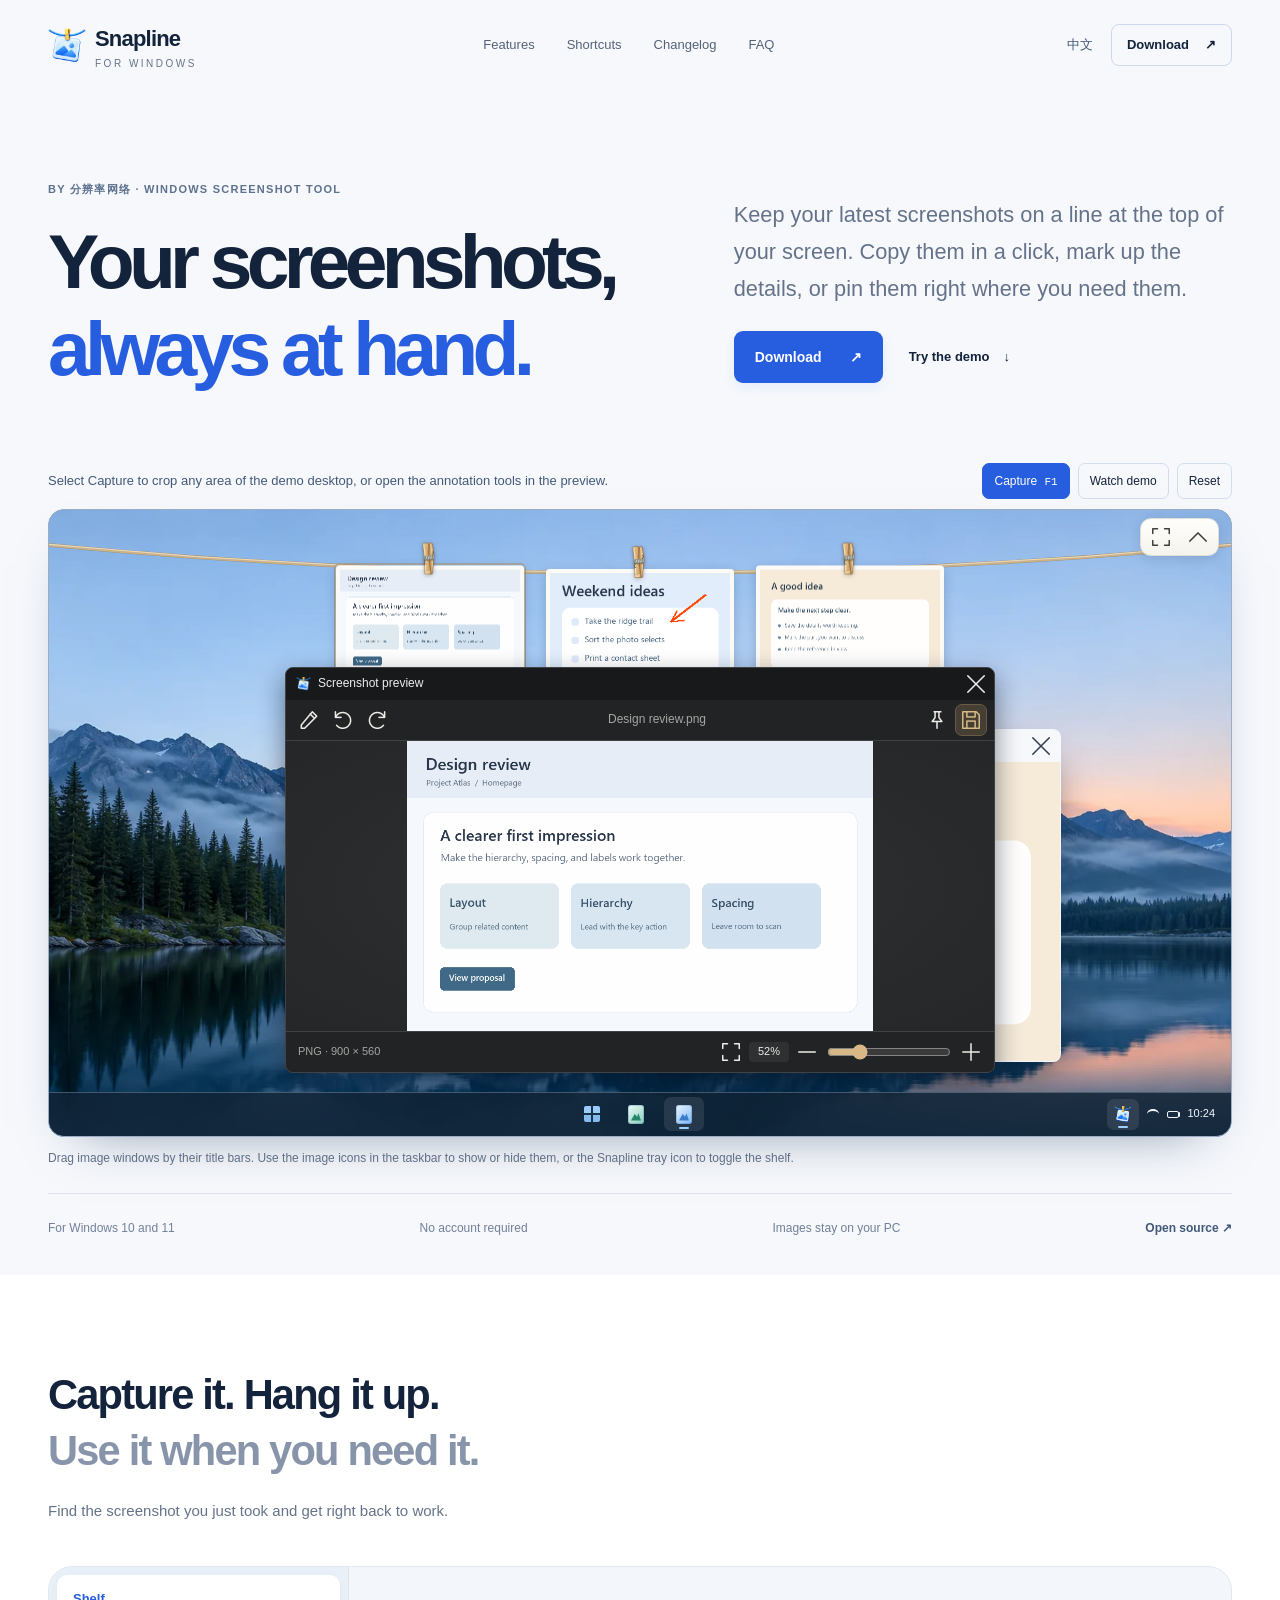
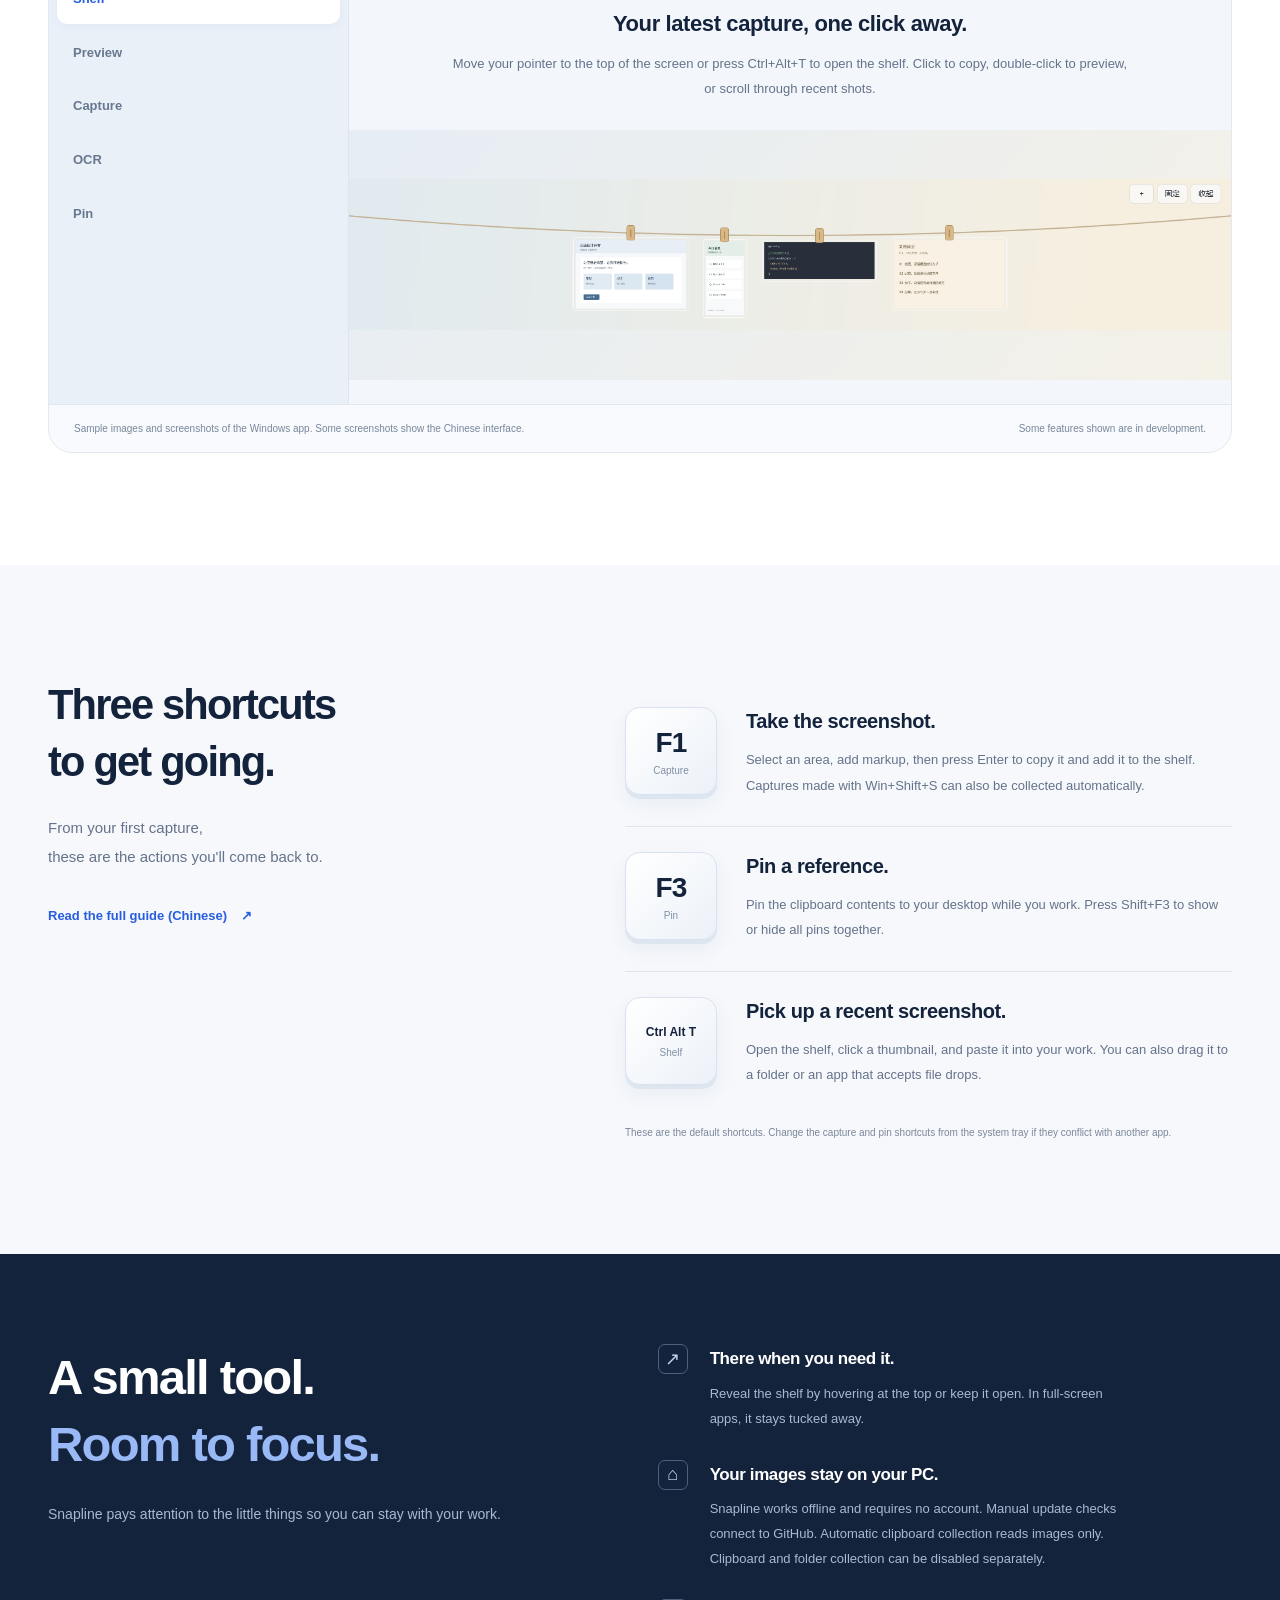
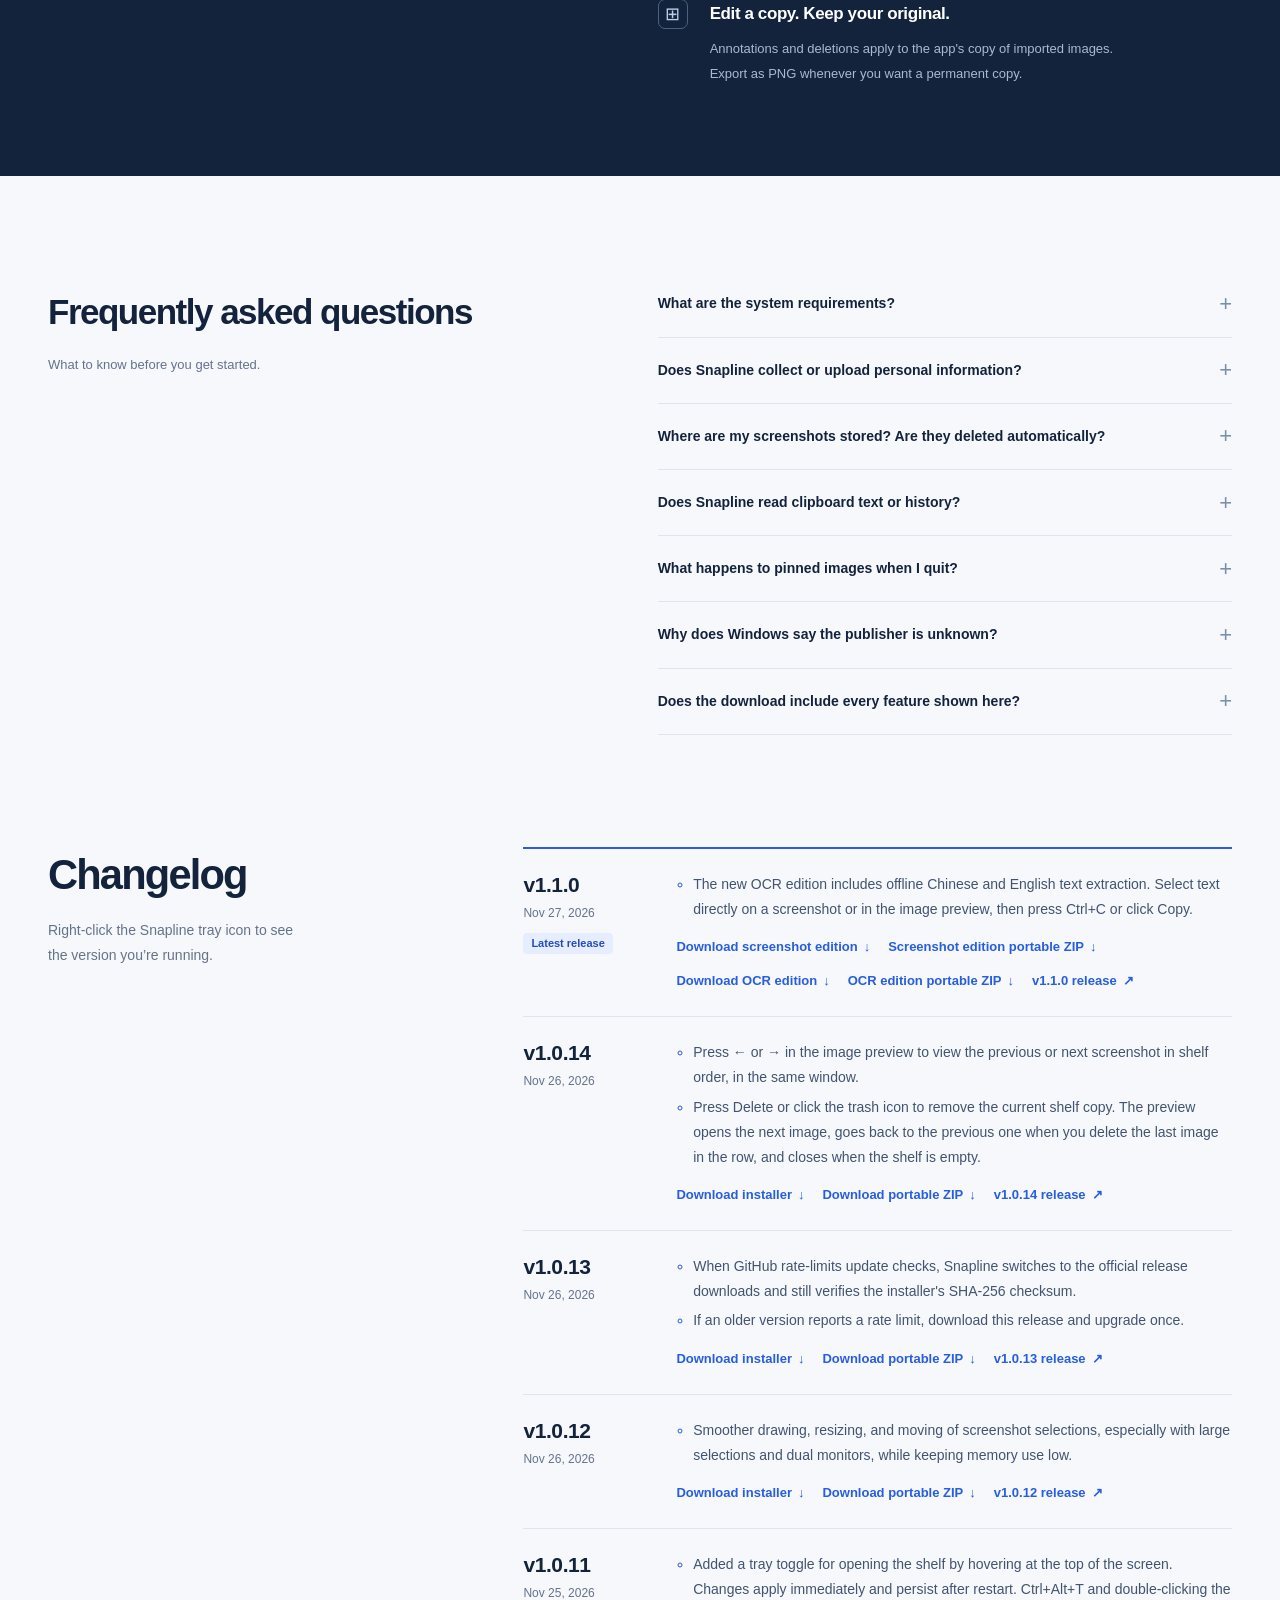
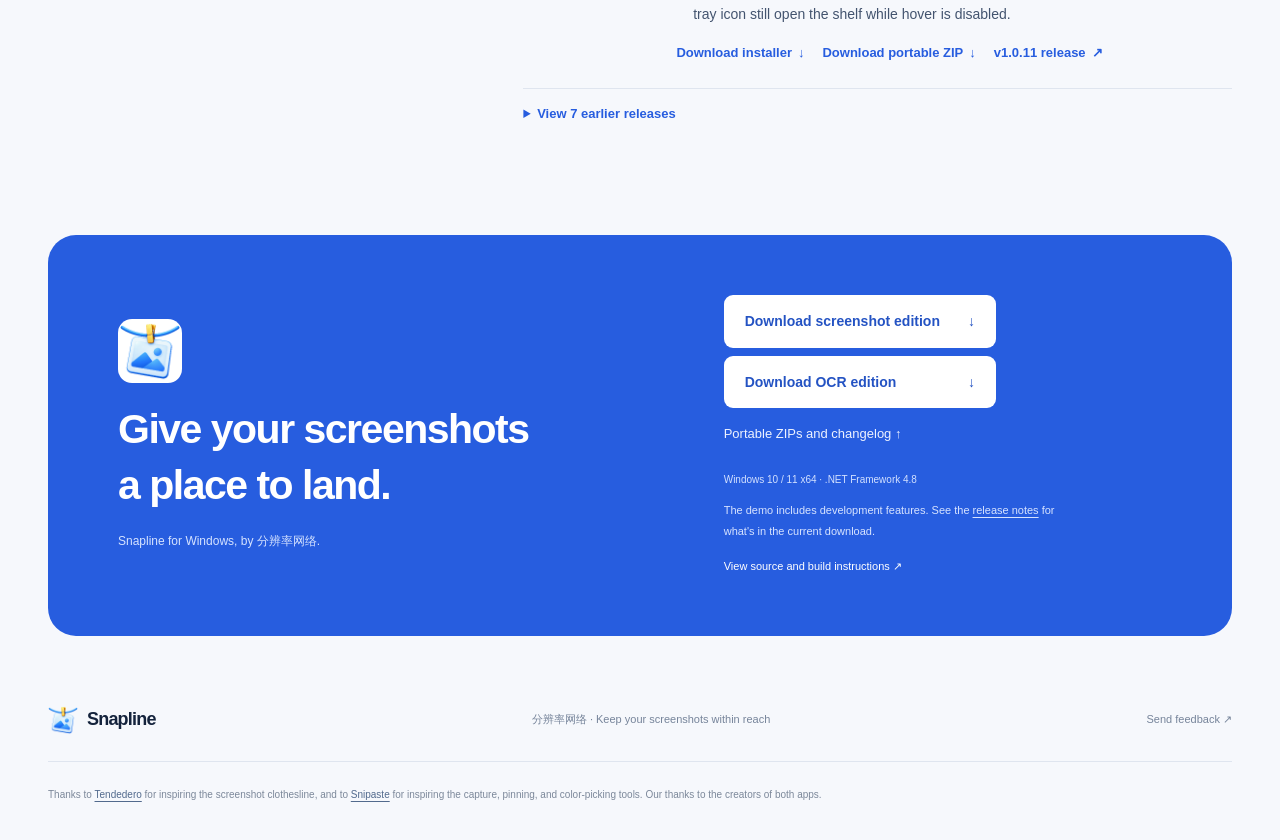
==== commit efeba474: "docs: 将文字识别并入功能标签并补充隐私说明" ====
--- a/docs/en/index.html
+++ b/docs/en/index.html
@@ -41,7 +41,7 @@
         <h1 id="hero-title">Your screenshots,<br><span>always at hand.</span></h1>
       </div>
       <div class="hero-details">
-        <p class="hero-description">Keep your latest screenshots on a line at the top of your screen. Copy and annotate them, pin them to your desktop, or <a href="#ocr">extract text</a>.</p>
+        <p class="hero-description">Keep your latest screenshots on a line at the top of your screen. Copy them in a click, mark up the details, or pin them right where you need them.</p>
         <div class="hero-actions"><a class="button primary" href="#download">Download <span aria-hidden="true">↗</span></a><a class="text-link" href="#try">Try the demo <span aria-hidden="true">↓</span></a></div>
       </div>
     </section>
@@ -156,20 +156,12 @@
     <section class="showcase-section section-space" id="features" aria-labelledby="features-title">
       <div class="container">
         <div class="section-heading reveal"><h2 id="features-title">Capture it. Hang it up.<br><span class="muted-heading">Use it when you need it.</span></h2><p>Find the screenshot you just took and get right back to work.</p></div>
-        <article class="ocr-feature reveal" id="ocr" aria-labelledby="ocr-title">
-          <div class="ocr-copy">
-            <h3 id="ocr-title">Copy text directly from a screenshot</h3>
-            <p>In a capture or image preview, click <strong>Extract text</strong> (<span lang="zh-CN">提取文字</span>). Drag over the Chinese or English text on the image, then press <kbd>Ctrl+C</kbd>.</p>
-            <p>Text recognition runs offline on your PC.</p>
-            <a class="text-link" href="#download">Get the OCR edition <span aria-hidden="true">↓</span></a>
-          </div>
-          <button class="screenshot-button ocr-image" type="button" data-image="../images/07-text-recognition.png" data-title="Text selected on the original screenshot" aria-label="Enlarge the text recognition screenshot"><img src="../images/07-text-recognition.png" alt="The Snapline capture window highlights Review and the Chinese words for project ID directly on the screenshot" width="1050" height="640" loading="lazy"></button>
-        </article>
         <div class="showcase reveal">
           <div class="demo-tabs" role="tablist" aria-label="Explore Snapline features">
             <button id="tab-shelf" type="button" role="tab" aria-selected="true" aria-controls="panel-shelf" tabindex="0">Shelf</button>
             <button id="tab-preview" type="button" role="tab" aria-selected="false" aria-controls="panel-preview" tabindex="-1">Preview</button>
             <button id="tab-capture" type="button" role="tab" aria-selected="false" aria-controls="panel-capture" tabindex="-1">Capture</button>
+            <button id="tab-ocr" type="button" role="tab" aria-selected="false" aria-controls="ocr" tabindex="-1">OCR</button>
             <button id="tab-pin" type="button" role="tab" aria-selected="false" aria-controls="panel-pin" tabindex="-1">Pin</button>
           </div>
           <div id="panel-shelf" class="demo-panel shelf-panel" role="tabpanel" aria-labelledby="tab-shelf" tabindex="0">
@@ -183,6 +175,14 @@
           <div id="panel-capture" class="demo-panel" role="tabpanel" aria-labelledby="tab-capture" tabindex="0" hidden>
             <div class="demo-copy"><h3>Capture a detail and point it out.</h3><p>Press F1, drag to select an area, or choose a detected control. Open the color picker to copy HEX or RGB values from the selection.</p></div>
             <a class="capture-stage" href="#try" data-try-capture><img class="capture-example" src="../images/en-capture-annotation.png" alt="" width="301" height="201" loading="lazy"><img class="capture-toolbar" src="../images/04-capture-toolbar.png" alt="" width="645" height="42" loading="lazy"><span class="button primary">Try the capture tools <span aria-hidden="true">↑</span></span></a>
+          </div>
+          <div id="ocr" class="demo-panel" role="tabpanel" aria-labelledby="tab-ocr" tabindex="0" hidden>
+            <div class="demo-copy">
+              <h3>Copy text directly from a screenshot</h3>
+              <p>In a capture or image preview, click Extract text (<span lang="zh-CN">提取文字</span>). Drag over the Chinese or English text on the image and press <kbd>Ctrl+C</kbd> to copy it.</p>
+              <p>The OCR edition uses a local model and works offline. Snapline does not collect personal information or send screenshots or recognized text off your device.</p>
+            </div>
+            <button class="screenshot-button preview-stage" type="button" data-image="../images/07-text-recognition.png" data-title="Text selected on the original screenshot" aria-label="Enlarge the text recognition screenshot"><img src="../images/07-text-recognition.png" alt="The Snapline capture window highlights Review and the Chinese words for project ID directly on the screenshot" width="1050" height="640" loading="lazy"></button>
           </div>
           <div id="panel-pin" class="demo-panel" role="tabpanel" aria-labelledby="tab-pin" tabindex="0" hidden>
             <div class="demo-copy"><h3>Keep your reference in view.</h3><p>Press F3 to pin an image, text, or a color from the clipboard. Drag to move it, scroll to resize it, or hold Ctrl while scrolling to change opacity.</p></div>
@@ -215,6 +215,7 @@
       <div class="questions-heading reveal"><h2 id="questions-title">Frequently asked questions</h2><p>What to know before you get started.</p></div>
       <div class="questions-list reveal">
         <details><summary>What are the system requirements?</summary><div><p>Snapline runs on Windows 10 or 11 x64 with .NET Framework 4.8 or later. The installer requires no administrator rights. With the portable version, unzip the archive and run Snapline.exe.</p></div></details>
+        <details id="privacy"><summary>Does Snapline collect or upload personal information?</summary><div><p>The Snapline desktop app does not collect personal information or usage statistics. Screenshots, clipboard contents, and recognized text are processed on your PC and are never uploaded. If you manually check for updates, the app queries GitHub for public release information and gets the update after you confirm.</p></div></details>
         <details><summary>Where are my screenshots stored? Are they deleted automatically?</summary><div><p>Image copies and settings are stored in <code>%LOCALAPPDATA%\Snapline</code>. Open the collection folder from the system tray. The shelf shows the latest 60 items. Older copies stay in the inbox folder.</p></div></details>
         <details><summary>Does Snapline read clipboard text or history?</summary><div><p>Automatic collection reads newly copied images only. Snapline reads the current clipboard image, text, or color when you choose Pin to desktop.</p></div></details>
         <details><summary>What happens to pinned images when I quit?</summary><div><p>Pins last for the current session. Press Ctrl+S on a pin to save it as a PNG. Image copies saved to the shelf stay on your PC.</p></div></details>
--- a/docs/style.css
+++ b/docs/style.css
@@ -47,7 +47,6 @@
 .hero h1 { font-size: clamp(48px, 5vw, 70px); line-height: 1.2; letter-spacing: -3.4px; white-space: nowrap; }
 .hero h1 span { color: var(--blue); }
 .hero-description { font-size: 17px; color: var(--muted); line-height: 1.9; margin-top: 27px; }
-.hero-description a { color: var(--blue); text-decoration: underline; text-underline-offset: 3px; }
 .hero-actions { display: flex; gap: 26px; align-items: center; margin-top: 34px; }
 .button { display: inline-flex; justify-content: center; align-items: center; gap: 28px; font-size: 14px; font-weight: 600; padding: 14px 21px; border-radius: 9px; transition: transform .2s, background .2s, box-shadow .2s; white-space: nowrap; }
 .button.primary { background: var(--blue); color: white; box-shadow: 0 5px 12px #275ddf14; }
@@ -63,15 +62,8 @@
 .section-heading { max-width: 700px; margin-bottom: 42px; }
 .muted-heading { color: #8794aa; }
 .section-heading p, .questions-heading p { color: var(--muted); font-size: 15px; margin-top: 18px; }
-.ocr-feature { display: grid; grid-template-columns: minmax(0, .88fr) minmax(0, 1.12fr); align-items: center; gap: clamp(24px, 4vw, 58px); padding: clamp(20px, 3.8vw, 48px); margin-bottom: 32px; border: 1px solid var(--line); border-radius: 24px; background: #f3f6fb; }
-.ocr-copy h3 { font-size: clamp(25px, 3vw, 38px); line-height: 1.28; letter-spacing: -.8px; }
-.ocr-copy p { color: var(--muted); font-size: 14px; margin-top: 13px; }
-.ocr-copy strong, .ocr-copy kbd { color: var(--ink); font-weight: 650; }
-.ocr-copy kbd { white-space: nowrap; }
-.ocr-copy .text-link { margin-top: 10px; min-height: 44px; color: var(--blue); }
-.ocr-copy .text-link:hover { text-decoration: underline; text-underline-offset: 3px; }
 .showcase { border: 1px solid #e2e8f0; border-radius: 24px; overflow: hidden; background: #f3f6fb; }
-.demo-tabs { display: grid; grid-template-columns: repeat(4, 1fr); padding: 8px; gap: 5px; background: #eaf0f8; }
+.demo-tabs { display: grid; grid-template-columns: repeat(5, minmax(0, 1fr)); padding: 8px; gap: 5px; background: #eaf0f8; }
 .demo-tabs button { background: transparent; color: #68788f; border: 0; padding: 13px 8px; font-size: 13px; font-weight: 600; border-radius: 10px; transition: background .2s, color .2s, box-shadow .2s; }
 .demo-tabs button[aria-selected="true"] { background: white; color: var(--blue); box-shadow: 0 2px 9px #34527a0c; }
 .demo-tabs button:hover { color: var(--blue); background: #ffffff80; }
@@ -81,10 +73,9 @@
 .demo-copy p { font-size: 13px; color: var(--muted); margin-top: 9px; line-height: 1.9; }
 .shelf-stage { overflow: hidden; min-height: 250px; display: flex; align-items: center; background: linear-gradient(130deg, #e6edf5, #f4f1e7); }
 .shelf-stage img { width: 100%; min-width: 850px; max-width: none; margin-inline: auto; }
-.preview-stage, .ocr-image { display: block; padding: 0; border: 0; border-radius: 9px; background: #222; overflow: hidden; box-shadow: 0 16px 35px -14px #19305055; cursor: zoom-in; }
-.preview-stage { margin: auto; width: 620px; max-width: calc(100% - 64px); }
+.preview-stage { display: block; margin: auto; width: 620px; max-width: calc(100% - 64px); padding: 0; border: 0; border-radius: 9px; background: #222; overflow: hidden; box-shadow: 0 16px 35px -14px #19305055; cursor: zoom-in; }
 .demo-panel:has(.preview-stage) { padding-bottom: 38px; }
-.preview-stage img, .ocr-image, .ocr-image img { width: 100%; }
+.preview-stage img { width: 100%; }
 .capture-stage { display: flex; align-items: center; flex-direction: column; gap: 22px; padding: 0 24px 16px; }
 .capture-example { border: 1px solid #b5c7df; box-shadow: 0 10px 25px #304e7614; }
 .capture-toolbar { width: 645px; border-radius: 7px; box-shadow: 0 8px 20px #304e761c; }
@@ -213,7 +204,6 @@
   .hero-actions .text-link { font-size: 13px; gap: 14px; }
   .essentials { flex-wrap: wrap; justify-content: flex-start; column-gap: 30px; row-gap: 12px; font-size: 11px; }
   .essentials > a { margin-left: auto; }
-  .ocr-feature { grid-template-columns: minmax(0, 1fr); }
   .workflow-section { grid-template-columns: 1fr; gap: 32px; }
   .workflow-intro > p br, .workflow-intro h2 br { display: none; }
   .workflow-intro > p { margin-block: 18px; }
@@ -267,10 +257,9 @@
   .section-heading { margin-bottom: 28px; }
   h2 { font-size: 31px; letter-spacing: -1.25px; }
   .section-heading p { font-size: 12px; margin-top: 17px; }
-  .ocr-feature { margin-bottom: 24px; border-radius: 16px; }
   .showcase { border-radius: 16px; }
   .demo-tabs { padding: 5px; gap: 2px; }
-  .demo-tabs button { font-size: 10px; padding: 12px 2px; border-radius: 7px; white-space: nowrap; }
+  .demo-tabs button { font-size: 10px; padding: 12px 2px; border-radius: 7px; }
   .demo-panel { min-height: 360px; padding-top: 27px; }
   .demo-copy { padding-inline: 20px; margin-bottom: 23px; }
   .demo-copy h3 { font-size: 18px; letter-spacing: -.8px; }
--- a/docs/desktop-demo.css
+++ b/docs/desktop-demo.css
@@ -453,7 +453,7 @@
   .hero-details { padding-bottom: 0; }
   .download-copy:lang(en) > img { position: static; margin-bottom: 14px; }
   .showcase { display: block; }
-  .demo-tabs { grid-template-columns: repeat(4, 1fr); border-right: 0; }
+  .demo-tabs { grid-template-columns: repeat(5, minmax(0, 1fr)); border-right: 0; }
   .demo-tabs button { padding-inline: 4px; text-align: center; }
 }
 @media (max-width: 540px) {
